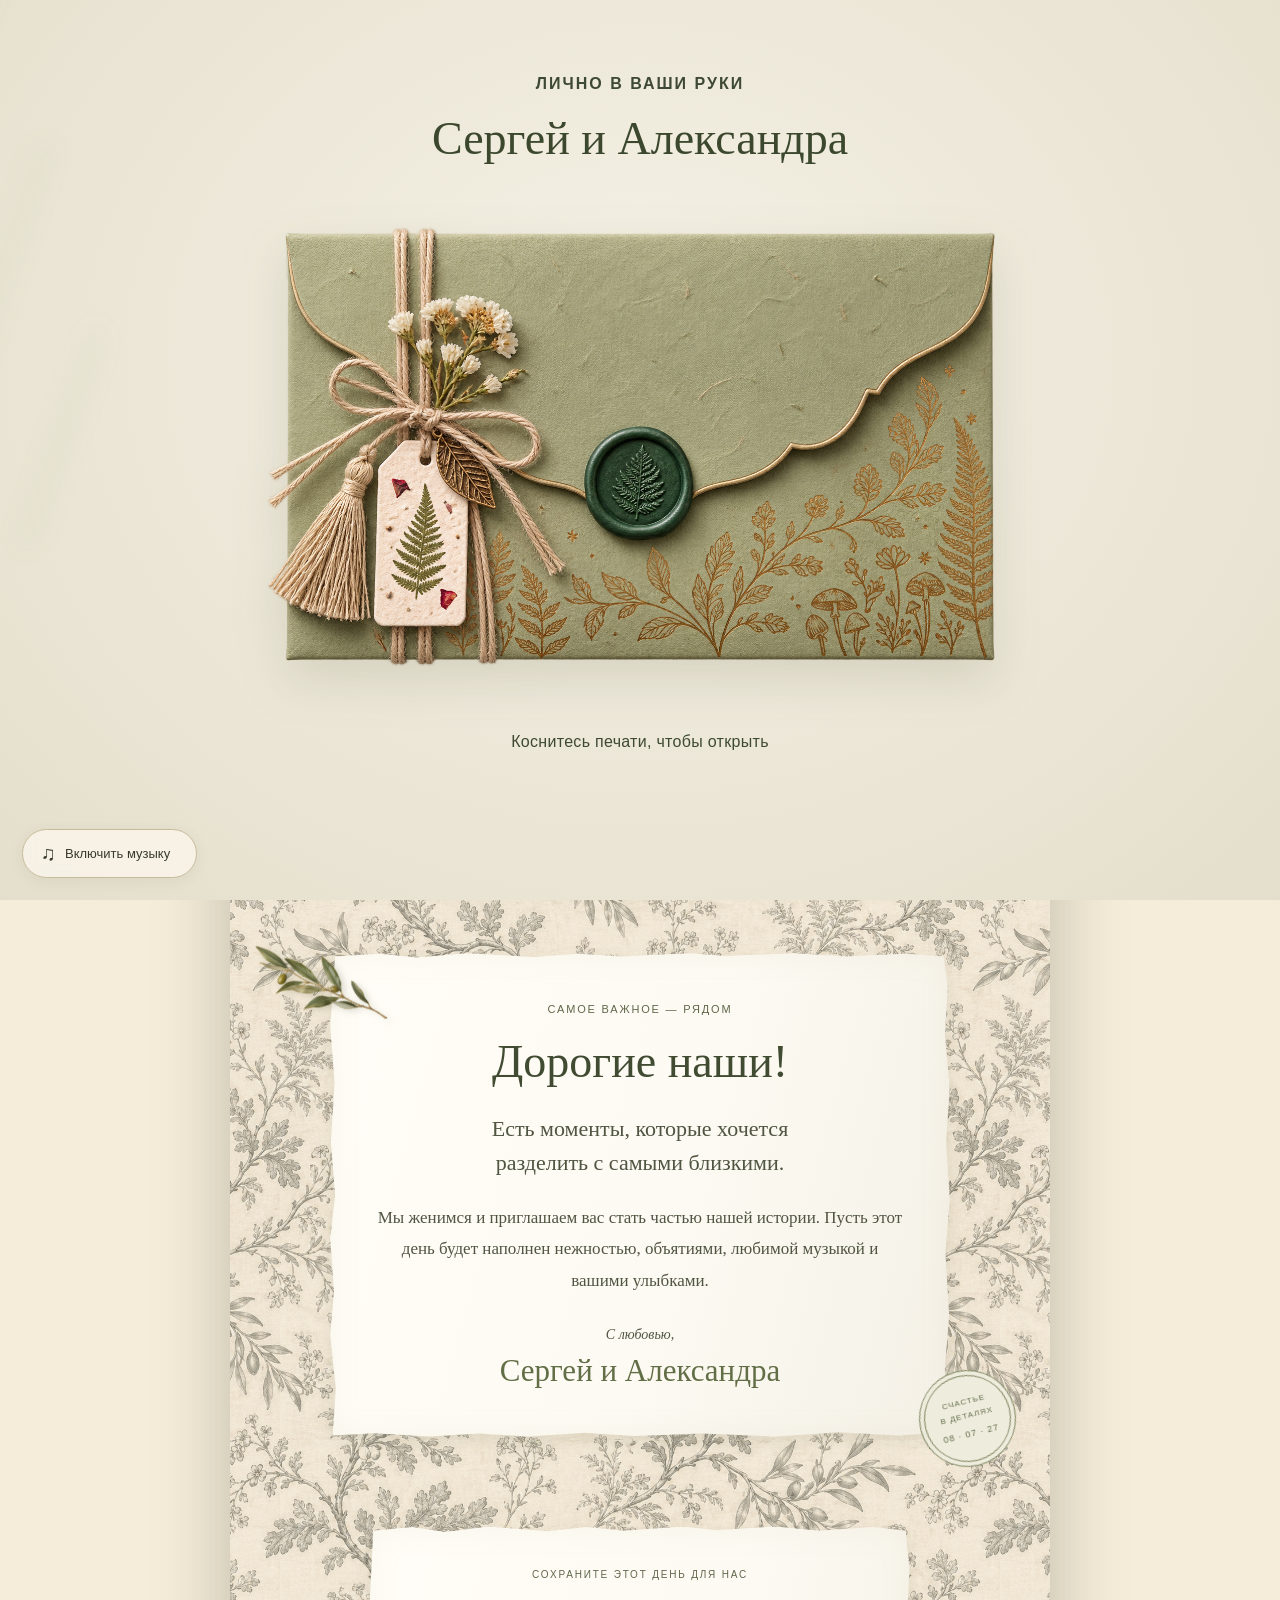
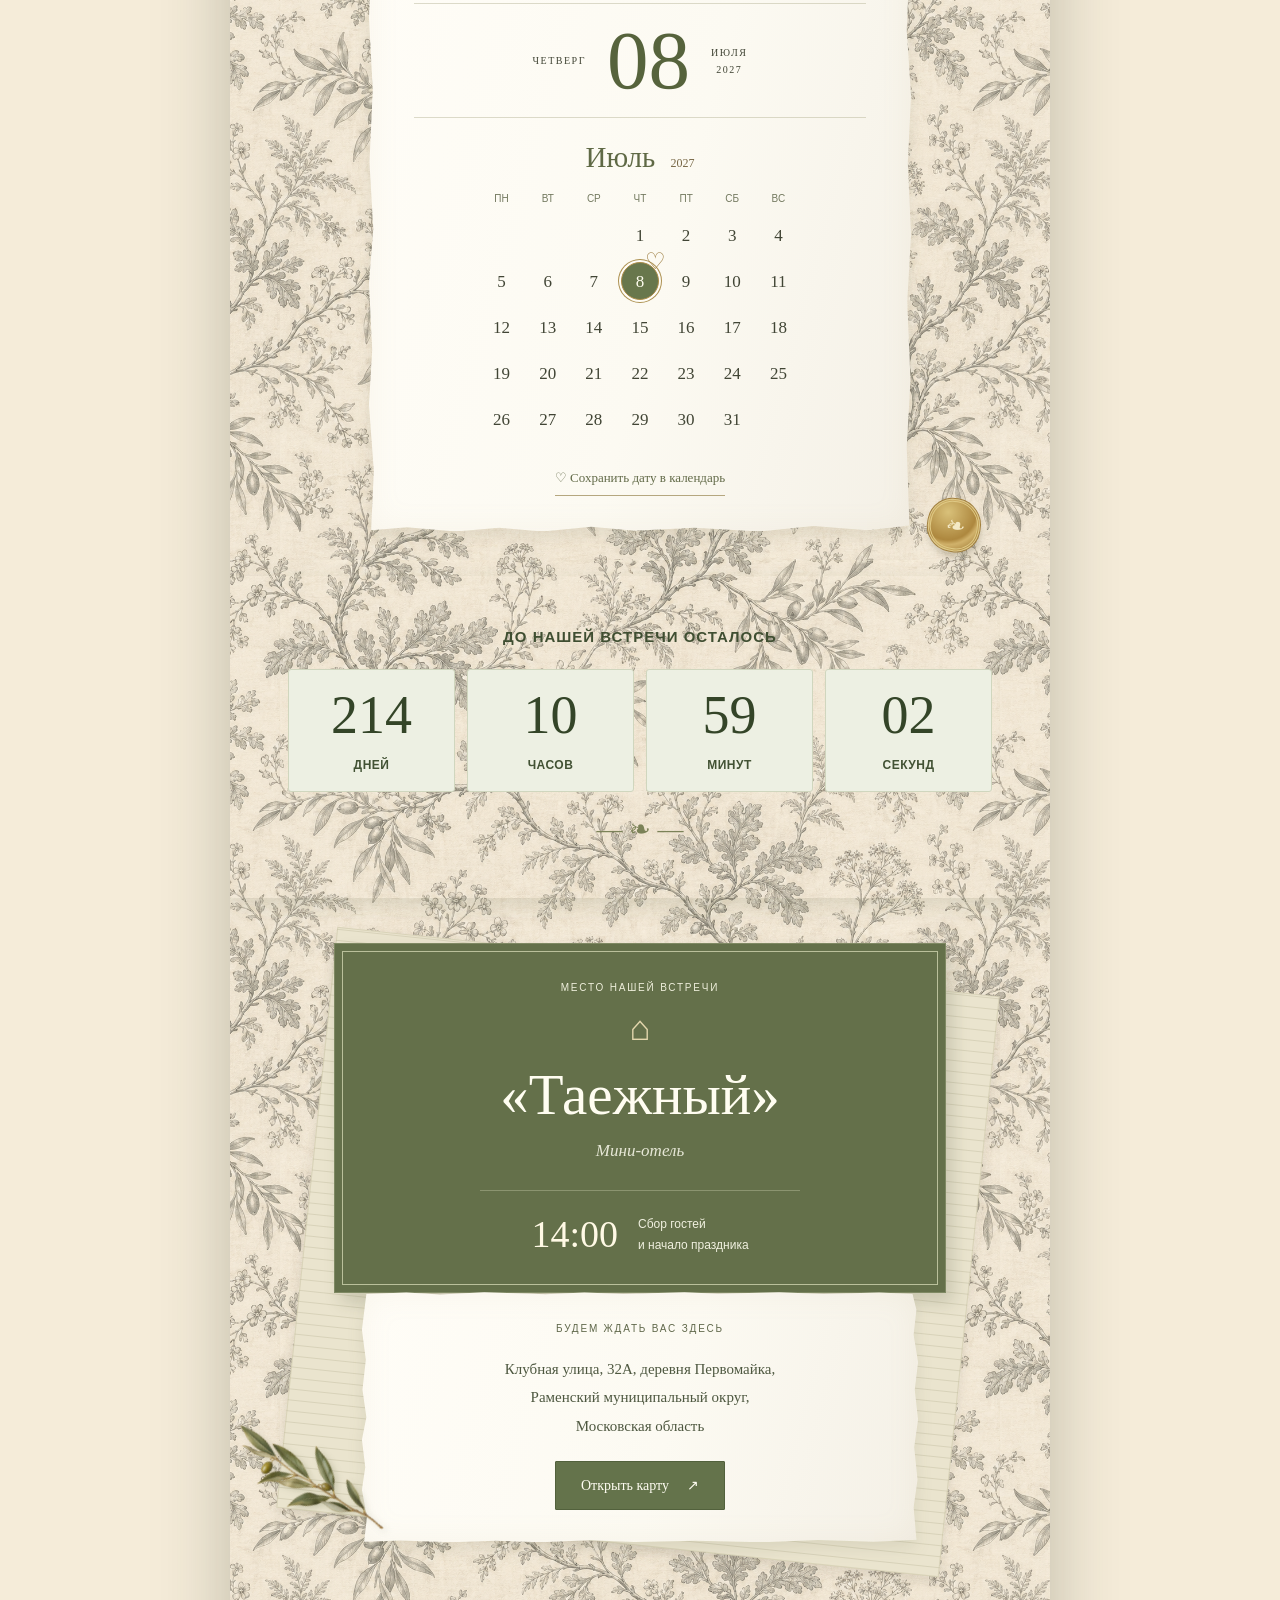
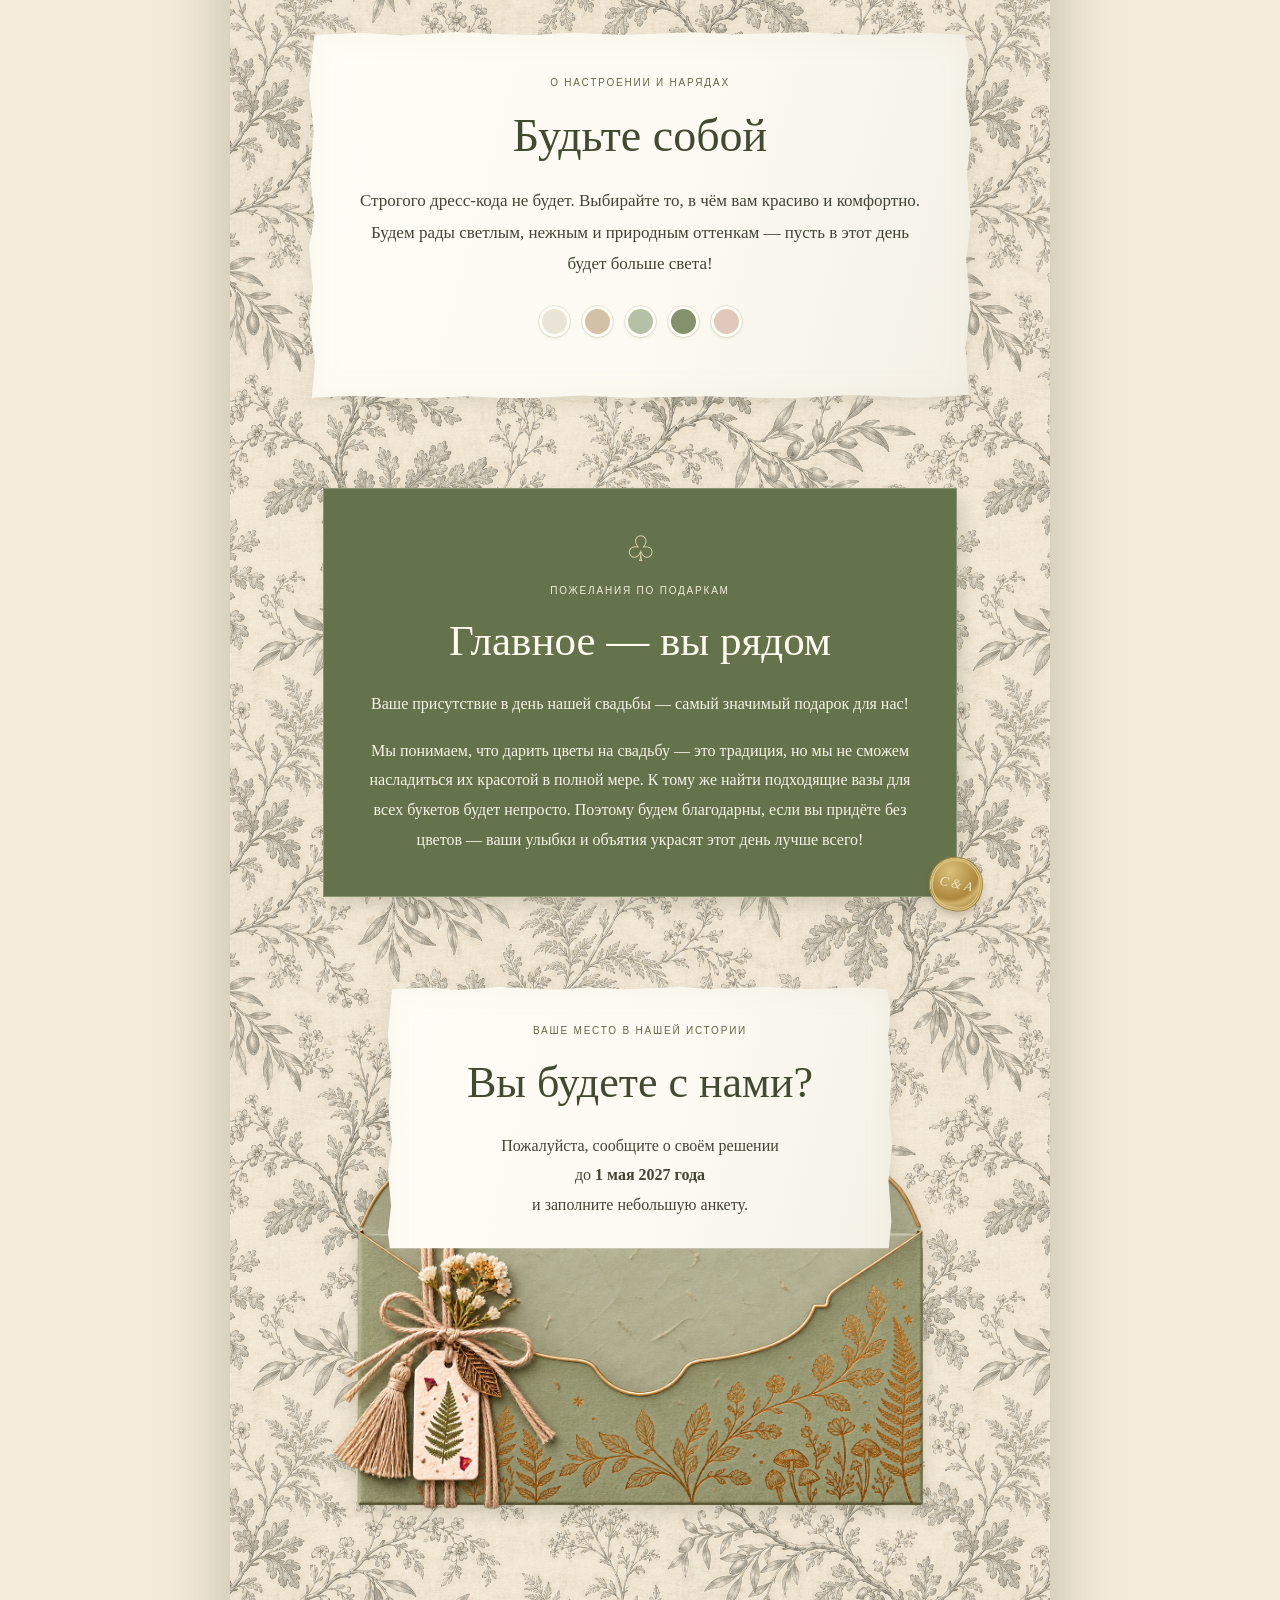
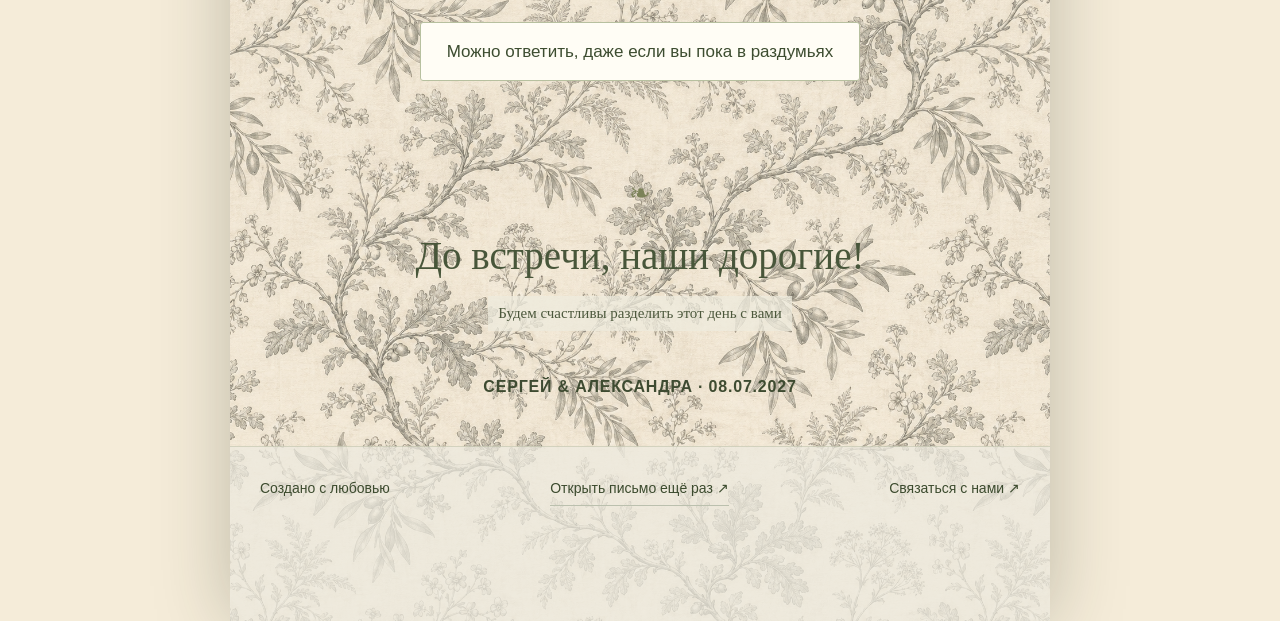
==== index.html @ 19d443c9 "Add files via upload" ====
<!doctype html>
<html lang="ru"><head><meta charset="utf-8"><meta name="viewport" content="width=device-width,initial-scale=1"><meta name="theme-color" content="#eceee3"><meta name="description" content="Свадьба Сергея и Александры. 8 июля 2027 года, 14:00, мини-отель «Таежный»."><title>Приглашение на свадьбу · Сергей и Александра · 08.07.2027</title><link rel="stylesheet" href="style.css?v=6"><link rel="stylesheet" href="redesign.css?v=2"><script src="app.js?v=7" defer></script><script src="redesign.js?v=4" defer></script><link rel="stylesheet" href="readability.css?v=3"><meta property="og:type" content="website">
<meta property="og:locale" content="ru_RU">
<meta property="og:site_name" content="Сергей и Александра · Свадебное приглашение">
<meta property="og:title" content="Приглашение на свадьбу Сергея и Александры">
<meta property="og:description" content="8 июля 2027 · 14:00 · мини-отель «Таежный». Откройте конверт — внутри ваше приглашение 💌">
<meta property="og:url" content="https://invitationfromsa.ru/">
<meta property="og:image" content="https://invitationfromsa.ru/envelope-v2.png">
<meta property="og:image:type" content="image/png">
<meta property="og:image:width" content="1536">
<meta property="og:image:height" content="1024">
<meta property="og:image:alt" content="Шалфейный свадебный конверт с цветами и зелёной сургучной печатью">
<meta name="twitter:card" content="summary">
<meta name="twitter:title" content="Приглашение на свадьбу Сергея и Александры">
<meta name="twitter:description" content="8 июля 2027 · 14:00 · мини-отель «Таежный». Будем рады разделить этот день с вами!">
<meta name="twitter:image" content="https://invitationfromsa.ru/envelope-v2.png">
<meta name="twitter:image:alt" content="Наш свадебный конверт">
<link rel="canonical" href="https://invitationfromsa.ru/">
</head>
<body class="invitation-closed">
<div class="opening" id="opening"><div class="opening-caption">ЛИЧНО В ВАШИ РУКИ</div><p class="opening-note">Сергей и Александра</p><button class="envelope" id="envelope" aria-label="Открыть свадебное приглашение"><span class="envelope-back"></span><span class="letter"><span>Приглашение на свадьбу</span><strong>Сергей<br>& Александра</strong><small>08 · 07 · 2027</small></span><img class="envelope-body" src="envelope-v2.png" alt="" width="1536" height="1024"><span class="envelope-flap"><img src="envelope-v2.png" alt="" width="1536" height="1024"></span></button><p class="open-hint">Коснитесь печати, чтобы открыть</p><div id="butterflies" aria-hidden="true"></div></div>
<div id="invitation" inert>
<header class="collage-header"><a class="monogram" href="#home" aria-label="В начало">С <i>&</i> А</a><nav aria-label="Разделы приглашения"><a href="#day">Наш день</a><a href="#place">Место</a><a href="#confirmation">Ответить</a></nav></header>
<main>
<section class="hero" id="home"><div class="hero-content"><p class="eyebrow">МАЛЕНЬКОЕ ПРИГЛАШЕНИЕ В НАШУ ИСТОРИЮ</p><div class="portrait-collage"><span class="book-fragment" aria-hidden="true"></span><figure class="portrait-frame"><img src="vintage-forest.png" alt="Живописная летняя лесная поляна в утреннем свете" width="1024" height="1536"></figure><span class="wax-stamp" aria-hidden="true">С & А</span><span class="pressed-leaf leaf-one" aria-hidden="true"></span></div><div class="hero-paper paper"><p class="hero-overline">Мы женимся!</p><h1>Сергей<span class="amp">&</span>Александра</h1><p class="hero-subtitle">И будем счастливы, если вы<br>разделите с нами этот день</p><div class="hero-date"><span>08</span><i>июля</i><span>2027</span></div></div><a class="scroll-link" href="#day">Наше приглашение для вас <span>↓</span></a></div></section>
<div class="melody-strip paper"><span class="music-caption">Немного музыки для настроения</span><button class="paper-music" id="paper-music" type="button" aria-label="Включить нашу мелодию"><span class="music-play" aria-hidden="true">▶</span><span id="paper-music-label">Включить нашу мелодию</span></button><span class="melody-note" aria-hidden="true">♫</span></div>
<section class="welcome section collage-section" id="day"><span class="pressed-leaf leaf-two" aria-hidden="true"></span><div class="welcome-paper paper"><p class="eyebrow">САМОЕ ВАЖНОЕ — РЯДОМ</p><h2>Дорогие наши!</h2><p class="lead">Есть моменты, которые хочется<br>разделить с самыми близкими.</p><p>Мы женимся и приглашаем вас стать частью нашей истории. Пусть этот день будет наполнен нежностью, объятиями, любимой музыкой и вашими улыбками.</p><p class="paper-signature">С любовью,<br><span>Сергей и Александра</span></p></div><span class="postmark" aria-hidden="true">СЧАСТЬЕ<br>В ДЕТАЛЯХ<br><b>08 · 07 · 27</b></span></section>
<section class="date-collage section collage-section" id="date"><div class="calendar-paper paper"><p class="eyebrow">СОХРАНИТЕ ЭТОТ ДЕНЬ ДЛЯ НАС</p><div class="tearoff-date"><span>ЧЕТВЕРГ</span><strong>08</strong><span>ИЮЛЯ<br>2027</span></div><div class="calendar"><div class="calendar-heading">Июль <span>2027</span></div><div class="weekdays"><span>ПН</span><span>ВТ</span><span>СР</span><span>ЧТ</span><span>ПТ</span><span>СБ</span><span>ВС</span></div><div class="calendar-days" id="calendar"></div></div><a class="save-date" href="wedding.ics" download="Свадьба Сергея и Александры.ics">♡ Сохранить дату в календарь</a></div><span class="small-seal" aria-hidden="true">❧</span></section>
<section class="countdown-section section collage-section"><p class="eyebrow">ДО НАШЕЙ ВСТРЕЧИ ОСТАЛОСЬ</p><div class="countdown" id="countdown" aria-label="До свадьбы"></div><div class="flourish" aria-hidden="true">— ❧ —</div></section>
<section class="place section collage-section" id="place"><div class="venue-underlay book-fragment" aria-hidden="true"></div><div class="venue-green"><p class="eyebrow">МЕСТО НАШЕЙ ВСТРЕЧИ</p><span class="venue-mark" aria-hidden="true">⌂</span><h2>«Таежный»</h2><p class="place-type">Мини-отель</p><div class="venue-time-line"><strong>14:00</strong><span>Сбор гостей<br>и начало праздника</span></div></div><div class="address-paper paper"><p class="eyebrow">БУДЕМ ЖДАТЬ ВАС ЗДЕСЬ</p><address>Клубная улица, 32А, деревня Первомайка,<br>Раменский муниципальный округ,<br>Московская область</address><a class="button" href="https://yandex.ru/maps/?text=Мини-отель%20Таежный%20Первомайка%20Клубная%2032А" target="_blank" rel="noopener">Открыть карту <span>↗</span></a></div><span class="pressed-leaf leaf-three" aria-hidden="true"></span></section>
<section class="details section collage-section" id="details"><div class="dress-paper paper"><p class="eyebrow">О НАСТРОЕНИИ И НАРЯДАХ</p><h2>Будьте собой</h2><p>Строгого дресс-кода не будет. Выбирайте то, в чём вам красиво и комфортно. Будем рады светлым, нежным и природным оттенкам — пусть в этот день будет больше света!</p><div class="swatches" aria-label="Для вдохновения: молочный, песочный, шалфейный, оливковый и нежно-розовый"><span></span><span></span><span></span><span></span><span></span></div></div></section>
<section class="gifts section collage-section"><div class="gifts-green"><span class="gift-mark" aria-hidden="true">♧</span><p class="eyebrow">ПОЖЕЛАНИЯ ПО ПОДАРКАМ</p><h2>Главное — вы рядом</h2><p>Ваше присутствие в день нашей свадьбы — самый значимый подарок для нас!</p><p>Мы понимаем, что дарить цветы на свадьбу — это традиция, но мы не сможем насладиться их красотой в полной мере. К тому же найти подходящие вазы для всех букетов будет непросто. Поэтому будем благодарны, если вы придёте без цветов — ваши улыбки и объятия украсят этот день лучше всего!</p></div><span class="small-seal gift-seal" aria-hidden="true">С & А</span></section>
<section class="rsvp-section section collage-section" id="confirmation"><div class="reply-open-scene"><div class="open-envelope-back" aria-hidden="true"><img src="open-envelope.png" alt="" width="1536" height="1024"></div><div class="reply-paper paper"><p class="eyebrow">ВАШЕ МЕСТО В НАШЕЙ ИСТОРИИ</p><h2>Вы будете с нами?</h2><p>Пожалуйста, сообщите о своём решении<br>до <strong>1 мая 2027 года</strong><br>и заполните небольшую анкету.</p></div><div class="open-envelope-front" aria-hidden="true"><img src="open-envelope.png" alt="" width="1536" height="1024"></div></div><div class="rsvp-dock" id="rsvp-dock"><a class="floating-rsvp" href="rsvp.html"><span aria-hidden="true">✓</span> Подтвердить присутствие <span aria-hidden="true">↗</span></a></div><p class="rsvp-small">Можно ответить, даже если вы пока в раздумьях</p></section>
<section class="closing section collage-section"><span class="flourish" aria-hidden="true">❧</span><p class="signature">До встречи, наши дорогие!</p><p>Будем счастливы разделить этот день с вами</p><span class="tiny">СЕРГЕЙ & АЛЕКСАНДРА · 08.07.2027</span></section>
</main><footer><span>Создано с любовью</span><button id="replay" class="text-button">Открыть письмо ещё раз ↗</button><a href="https://t.me/alex36610" target="_blank" rel="noopener">Связаться с нами ↗</a></footer></div>

<button class="music-button" id="music" aria-label="Включить фоновую музыку" aria-pressed="false"><span>♫</span> <span id="music-label">Включить музыку</span></button></body></html>
---- style.css ----
:root{--paper:#faf8f0;--ink:#354536;--sage:#7c8d73;--muted:#697261;--line:#c9ceba;--gold:#a58c58}*{box-sizing:border-box}html{scroll-behavior:smooth;scroll-padding-top:80px}body{margin:0;background:var(--paper);color:var(--ink);font:18px/1.75 Georgia,'Times New Roman',serif}body:after{content:"";position:fixed;inset:0;pointer-events:none;opacity:.12;z-index:10;background-image:url("data:image/svg+xml,%3Csvg viewBox='0 0 180 180' xmlns='http://www.w3.org/2000/svg'%3E%3Cfilter id='n'%3E%3CfeTurbulence type='fractalNoise' baseFrequency='.7' numOctaves='3' stitchTiles='stitch'/%3E%3C/filter%3E%3Crect width='100%25' height='100%25' opacity='.22' filter='url(%23n)'/%3E%3C/svg%3E")}a{color:inherit;text-decoration:none}button,input,textarea{font:inherit}button,a,input,textarea{touch-action:manipulation}button{cursor:pointer}button:disabled{cursor:default}button:focus-visible,a:focus-visible,input:focus-visible,textarea:focus-visible,summary:focus-visible{outline:2px solid var(--gold);outline-offset:5px}p{margin:0 0 22px}h1,h2,h3{font-weight:400;line-height:1.15;margin:0}h2{font-size:clamp(36px,4.4vw,62px);margin:18px 0 32px}h3{font-size:29px}small{font-size:13px;color:var(--muted)}header{height:96px;max-width:1320px;margin:auto;padding:0 6%;display:flex;align-items:center;justify-content:space-between;gap:24px;border-bottom:1px solid #a8b69e36;background:#faf8f0}.monogram{font-size:30px;letter-spacing:3px;white-space:nowrap}.monogram i{font-size:20px;color:var(--gold)}nav{display:flex;gap:38px;font-size:15px}nav a:hover,.text-link:hover{color:#89996b}.nav-rsvp{font-size:14px;border-bottom:1px solid var(--sage);padding-bottom:4px}.eyebrow,.tiny,.opening-caption{font:11px/1.7 'Segoe UI',sans-serif;letter-spacing:2.7px}.eyebrow{color:#617151}.tiny{letter-spacing:1.4px;color:var(--muted)}.hero{min-height:780px;height:calc(100svh - 96px);max-height:1100px;position:relative;display:flex;align-items:center;justify-content:center;text-align:center;overflow:hidden}.hero-art{position:absolute;inset:0;background:url('forest.png') center/cover no-repeat;opacity:.87}.hero-art:after{content:"";position:absolute;inset:0;background:linear-gradient(0deg,var(--paper),transparent 18%,transparent 85%,#faf8f033)}.hero-content{position:relative;margin-top:-45px}.hero h1{font-size:clamp(62px,7.4vw,108px);letter-spacing:-4px;line-height:.98}.amp{display:block;font-size:52px;font-style:italic;line-height:1.1;color:var(--gold);margin:10px 0 0}.hero-subtitle{font-size:20px;font-style:italic;margin:30px 0 24px}.hero-date{display:flex;justify-content:center;gap:20px;align-items:center}.hero-date span{font-size:29px;letter-spacing:3px}.hero-date i{font-size:21px;color:var(--muted)}.scroll-link{font-size:13px;display:block;margin-top:34px}.scroll-link span{display:block;font-size:24px;margin-top:8px}.hero-footnote{position:absolute;bottom:26px;font:9px 'Segoe UI',sans-serif;letter-spacing:3px}.section{padding:100px 7%;max-width:1240px;margin:auto}.welcome{text-align:center;max-width:1000px}.lead{font-size:25px;line-height:1.5}.welcome>p:not(.eyebrow){color:#5b6454}.twig{font-size:32px;color:var(--gold);margin:48px 0}.twig:before,.twig:after{content:"";display:inline-block;vertical-align:middle;width:90px;height:1px;background:var(--line);margin:0 20px}.date-layout{display:grid;grid-template-columns:1fr 1fr;gap:60px;align-items:center;margin-top:40px}.script{font:italic 30px/1.5 Georgia,serif;color:#70835f}.date-message h3{font-size:39px;margin:15px 0}.date-message p{font-size:17px;margin-bottom:12px}.calendar{border:1px solid #8b997c;border-radius:140px 140px 8px 8px;padding:45px 32px 25px;max-width:360px;width:100%;margin:auto}.calendar-heading{font-size:28px;margin-bottom:20px}.calendar-heading span{font-size:14px;color:var(--muted);margin-left:8px}.weekdays,.calendar-days{display:grid;grid-template-columns:repeat(7,1fr);gap:6px;text-align:center}.weekdays{font:9px 'Segoe UI',sans-serif;color:var(--muted);margin-bottom:12px}.calendar-days span{font-size:16px;position:relative;aspect-ratio:1;display:grid;place-items:center;line-height:1}.calendar-days .wedding-day{border:1px solid var(--gold);border-radius:50%;color:var(--ink);background:#e8e9da}.calendar-days .wedding-day:after{content:"♡";position:absolute;right:-7px;top:-13px;color:var(--gold);font-size:24px}.place{display:grid;grid-template-columns:1fr 1fr;gap:75px;align-items:center;background:#eceee4;max-width:none;padding-left:max(7%,calc((100vw - 1080px)/2));padding-right:max(7%,calc((100vw - 1080px)/2))}.place-illustration{position:relative;padding:0 20px 20px}.place-window{height:460px;background:url('forest.png') 10% center/auto 100%;border-radius:48% 48% 2px 2px;border:8px solid #f6f5eb;box-shadow:0 12px 30px #52624215}.place-art-label{display:block;text-align:center;font-size:16px;font-style:italic;margin-top:14px}.place-copy h2{font-size:57px;margin-bottom:5px}.place-type{font-size:17px;font-style:italic;color:var(--muted);margin-bottom:30px}.place-copy p:not(.eyebrow){font-size:17px}address{font-style:normal;font-size:15px;color:var(--muted);margin:25px 0}.text-link{font-size:14px;border-bottom:1px solid var(--sage);padding-bottom:7px}.details{text-align:center}.detail-columns{display:grid;grid-template-columns:1fr 1fr;gap:85px;margin-top:60px}.detail-columns article{padding:0 10px}.detail-columns article+article{border-left:1px solid var(--line);padding-left:65px}.detail-symbol{font-size:44px;color:var(--sage);display:block;height:70px}.detail-columns h3{font-size:27px;margin:18px 0 23px}.detail-columns p{font-size:17px;color:#59624f}.swatches{display:flex;justify-content:center;gap:12px;margin:24px 0 13px}.swatches span{width:34px;height:34px;border-radius:50%;background:#eae5d7;border:1px solid #c8c6b5}.swatches span:nth-child(2){background:#d2c1a5}.swatches span:nth-child(3){background:#b6c0a6}.swatches span:nth-child(4){background:#85916b}.swatches span:nth-child(5){background:#e1c8bc}.rsvp-section{text-align:center;background:#e7ebdf;max-width:none;padding:62px 7%}.rsvp-border{max-width:960px;margin:auto;padding:62px 20px;border:1px solid #a8b293;outline:1px solid #c2cab6;outline-offset:9px}.rsvp-border p{font-size:18px}.button{display:inline-flex;align-items:center;justify-content:center;gap:35px;background:#4e6448;color:#fffdf3;border:1px solid #4e6448;padding:17px 30px;border-radius:3px;font-size:16px;line-height:1.5;transition:background .2s,transform .2s}.button:hover{background:#3b5237;transform:translateY(-2px)}.rsvp-border .rsvp-small{font-size:12px;margin:18px 0 0;color:var(--muted)}.closing{text-align:center;position:relative;background:linear-gradient(#faf8f0de,#faf8f0d9),url('forest.png') bottom/cover;max-width:none}.countdown{display:flex;justify-content:center;gap:45px;margin:26px 0 42px}.countdown div{min-width:65px}.countdown b{display:block;font-weight:400;font-size:47px;line-height:1.2}.countdown small{font:10px 'Segoe UI',sans-serif;letter-spacing:2px}.closing-message{font-size:18px}.signature{font-style:italic;font-size:32px;margin-bottom:13px}footer{padding:30px 7% 80px;display:flex;justify-content:space-between;align-items:center;gap:15px;font:12px/1.5 'Segoe UI',sans-serif;color:var(--muted);border-top:1px solid var(--line)}.text-button{border:0;border-bottom:1px solid #bbc0ae;padding:5px 0;background:none;color:var(--muted);font-size:13px}.music-button{position:fixed;bottom:20px;right:24px;z-index:60;border:1px solid #bdc6af;border-radius:40px;background:#faf8f0ed;color:var(--ink);font:12px 'Segoe UI',sans-serif;padding:12px 18px;box-shadow:0 4px 20px #2e452415;display:flex;gap:9px;align-items:center;backdrop-filter:blur(8px)}.music-button>span:first-child{font-size:20px}.music-button[aria-pressed=true]{background:#e6ebde}.invitation-closed{overflow:hidden}.opening{position:fixed;inset:0;z-index:50;display:flex;flex-direction:column;align-items:center;justify-content:center;background:radial-gradient(ellipse at 50% 30%,#faf8efb8,#e5eadbdc),url('forest.png') center/cover;transition:opacity 1s,visibility 1s}.opening-caption{margin-top:-20px;color:#586849}.opening-note{font-size:24px;font-style:italic;margin:18px 20px 100px;text-align:center}.envelope{position:relative;width:400px;height:255px;background:none;border:none;padding:0;perspective:1200px;isolation:isolate;filter:drop-shadow(0 20px 24px #4f66402b)}.envelope-back{position:absolute;inset:0;background:#a8b49a;border-radius:4px}.envelope-front{position:absolute;inset:0;z-index:4;background:#bec9ad;clip-path:polygon(0 0,50% 57%,100% 0,100% 100%,0 100%);border-radius:3px}.envelope-front:after{content:"";position:absolute;inset:0;background:#c7cfb8;clip-path:polygon(0 100%,50% 48%,100% 100%)}.envelope-flap{position:absolute;inset:0;z-index:5;background:#cad3bd;clip-path:polygon(0 0,100% 0,50% 60%);transform-origin:50% 0;transition:transform .9s ease,z-index .1s .5s;backface-visibility:visible}.seal{position:absolute;left:calc(50% - 31px);top:104px;width:62px;height:62px;border-radius:50%;z-index:6;display:grid;place-items:center;background:radial-gradient(circle at 30% 20%,#d4bb80,#aa8c51);color:#faf4dd;border:3px double #c3a367;box-shadow:0 4px 7px #5d582d38;font-size:15px;font-style:italic;transition:opacity .3s}.letter{display:flex;align-items:center;flex-direction:column;justify-content:center;position:absolute;left:8%;width:84%;top:6%;height:88%;background:#fcfaf2;border:1px solid #e4dfc8;z-index:2;transition:transform 1.1s .55s;box-shadow:0 2px 10px #77777710}.letter>span{font-style:italic;font-size:15px;color:var(--muted)}.letter strong{font-weight:400;font-size:30px;line-height:1.2;margin:10px 0}.letter small{font-size:10px;letter-spacing:2px}.open-hint{font:12px 'Segoe UI',sans-serif;letter-spacing:1px;color:#526346;margin-top:45px}.opening.opened .envelope-flap{transform:rotateX(180deg);z-index:1}.opening.opened .seal{opacity:0}.opening.opened .letter{transform:translateY(-145px)}.opening.opened .open-hint,.opening.opened .opening-note,.opening.opened .opening-caption{opacity:0;transition:opacity .4s}.opening.finished{opacity:0;visibility:hidden;pointer-events:none}.butterfly{position:fixed;left:50%;top:50%;width:32px;height:28px;z-index:9;animation:fly 2.3s ease-out forwards;animation-delay:var(--delay);opacity:0}.butterfly:before,.butterfly:after{content:"";position:absolute;top:0;width:16px;height:25px;background:linear-gradient(30deg,#f8f0d6,#fffdf0);border:1px solid #b6ac8055;border-radius:80% 80% 30% 80%;transform-origin:right center;animation:flutter .18s ease-in-out infinite alternate;box-shadow:0 0 10px #fff7d480}.butterfly:after{left:16px;transform-origin:left center;border-radius:80% 80% 80% 30%;animation-direction:alternate-reverse}@keyframes flutter{to{transform:rotateY(75deg)}}@keyframes fly{0%{opacity:0;transform:translate(-50%,0) scale(.35)}12%{opacity:1}75%{opacity:1}100%{opacity:0;transform:translate(var(--x),var(--y)) rotate(var(--r)) scale(1.2)}}
.form-page{background:radial-gradient(ellipse at top right,#e7ebdc99,transparent 45%),var(--paper)}.form-main{max-width:760px;margin:70px auto 100px;padding:0 28px}.form-main>.eyebrow,.form-main>h1,.form-intro,.deadline{text-align:center}.form-main h1{font-size:65px}.form-main h1 em{color:#7f8f6c}.form-intro{margin:25px 0 12px;font-size:17px}.deadline{font:12px 'Segoe UI',sans-serif;color:var(--muted);margin-bottom:65px}fieldset{padding:0;border:none;border-top:1px solid var(--line);margin:0 0 38px}legend{font-size:25px;line-height:1.4;padding:0 15px 0 0;margin-bottom:25px}legend>span{font:11px 'Segoe UI',sans-serif;color:#8a956f;vertical-align:middle;margin-right:14px}form label:not(.choice){display:block;font-size:14px;margin-bottom:8px}input[type=text],input:not([type]),textarea{width:100%;border:1px solid #c8cebd;background:#fffef9;padding:14px 17px;color:var(--ink);border-radius:3px;font:16px/1.6 Georgia,serif}textarea{resize:vertical;min-height:105px}input::placeholder,textarea::placeholder{color:#88907e;font-size:14px}.attendance{display:flex;flex-direction:column;gap:12px}.choice{display:flex;align-items:center;gap:14px;border:1px solid #c7ceba;padding:15px 18px;cursor:pointer;font-size:16px;background:#fffef84d;border-radius:3px}.choice:has(input:checked){background:#e5ebdb;border-color:#789064}.choice input{accent-color:#5b734b;width:17px;height:17px}.field-hint{font-size:13px;color:var(--muted);margin-bottom:15px}.chips{display:flex;flex-wrap:wrap;gap:9px;margin-bottom:25px}.chips label{cursor:pointer;margin:0!important}.chips input{position:absolute;opacity:0;width:1px;height:1px}.chips span{display:block;padding:8px 17px;border:1px solid #c6ceba;border-radius:30px;font-size:14px;transition:background .2s}.chips input:checked+span{background:#dfe8d5;border-color:#6c855b}.chips input:focus-visible+span{outline:2px solid var(--gold);outline-offset:3px}.form-send{text-align:center}.form-send>p{font-size:14px}.form-send strong{font-weight:400;color:#556b45}.form-send .privacy-note{font:11px/1.7 'Segoe UI',sans-serif;color:var(--muted);max-width:430px;margin:20px auto}.response-panel{text-align:center;padding:40px 0}.response-panel p{font-size:16px}.response-panel details{text-align:left;margin:35px 0;padding:22px;border:1px solid var(--line)}summary{cursor:pointer;font-size:16px}.response-panel textarea{font-size:13px}.response-panel .text-button{margin-top:15px}[hidden]{display:none!important}
@media(min-width:1500px){.hero-art{background-size:100% 100%}}@media(max-width:760px){body{font-size:16px}header{height:76px;padding:0 6%;gap:15px}.monogram{font-size:25px}nav{gap:18px;font-size:12px}.nav-rsvp{display:none}.hero{height:calc(100svh - 76px);min-height:650px;max-height:900px}.hero-art{background-size:auto 100%;background-position:52% center}.hero-content{margin-top:-25px}.hero h1{font-size:clamp(52px,12vw,83px);letter-spacing:-2px}.amp{font-size:40px;margin:8px 0}.hero-subtitle{font-size:16px;margin:25px 0}.hero-date span{font-size:25px}.eyebrow{font-size:9px;letter-spacing:2px}.hero-footnote{font-size:8px;letter-spacing:2px;bottom:27px}.section{padding:70px 7%}.lead{font-size:22px}.date-layout{grid-template-columns:1fr;gap:35px;margin-top:10px}.date-message h3{font-size:34px}.calendar{max-width:320px}.twig{margin:30px 0}.place{grid-template-columns:1fr;gap:40px}.place-illustration{max-width:380px;width:100%;margin:auto}.place-window{height:350px}.place-copy{text-align:center}.place-copy h2{font-size:46px}.detail-columns{grid-template-columns:1fr;gap:40px;margin-top:35px}.detail-columns article+article{padding:30px 10px 0;border-left:0;border-top:1px solid var(--line)}.details h2{font-size:40px}.rsvp-section{padding:45px 7%}.rsvp-border{padding:45px 14px}.rsvp-border h2{font-size:36px}.rsvp-border p{font-size:15px}.button{font-size:14px;padding:16px 20px;gap:20px}.rsvp-border .rsvp-small{font-size:10px}.countdown{gap:18px}.countdown div{min-width:50px}.countdown b{font-size:37px}.countdown small{font-size:8px;letter-spacing:1px}.closing-message{font-size:16px}.signature{font-size:26px}footer{flex-wrap:wrap;justify-content:center;text-align:center;font-size:10px;padding-bottom:85px;column-gap:25px}.music-button{right:14px;bottom:14px;font-size:10px;padding:9px 14px}.opening-note{font-size:19px;margin-bottom:95px}.envelope{width:310px;height:205px}.seal{top:78px;width:56px;height:56px;left:calc(50% - 28px)}.letter strong{font-size:25px}.letter>span{font-size:13px}.letter small{font-size:9px}.opening.opened .letter{transform:translateY(-115px)}.opening-caption{font-size:10px}.open-hint{font-size:10px;margin-top:35px}.desktop-break{display:none}.form-main{margin-top:50px;padding:0 23px}.form-main h1{font-size:49px}.form-intro{font-size:15px}.deadline{font-size:10px;margin-bottom:50px}legend{font-size:21px}.form-page header .text-link{font-size:12px}}@media(prefers-reduced-motion:reduce){html{scroll-behavior:auto}*,*:before,*:after{animation:none!important;transition:none!important}.opening.opened .letter{transform:translateY(-100px)}.butterfly{display:none}}


/* Refined botanical stationery — October 2026 revision */
@font-face{font-family:Marck;src:url('fonts/MarckScript-Regular.ttf') format('truetype');font-display:swap;font-weight:400}
:root{--paper:#f8f3e8;--ink:#383b2a;--sage:#7e8665;--muted:#72705e;--line:#d0c6ae;--gold:#a78b53}
body{background:#e9e4d7}body:after{opacity:.08}header{height:78px;background:#f8f3e8e8;max-width:1100px;border-color:#b3a98e55}.monogram{font-size:25px}.monogram i{color:var(--gold)}nav{font-size:13px;gap:30px}.nav-rsvp{font-size:12px}
#invitation{max-width:1100px;margin:auto;background:var(--paper);box-shadow:0 12px 100px #343a2515}
.hero{height:auto;min-height:0;max-height:none;padding:46px 35px 65px;background:#e9e4d7;overflow:visible}
.hero-art{display:none}.hero-content{width:660px;max-width:100%;min-height:800px;margin:0;display:flex;flex-direction:column;align-items:center;justify-content:center;padding:58px 23% 48px 9%;background:url('invitation-paper.png') center/100% 100% no-repeat;box-shadow:0 18px 45px #373a2726;position:relative;transform:rotate(-1deg)}
.hero-content:after{content:"";position:absolute;inset:16px 19% 16px 16px;border:1px solid #ad915132;pointer-events:none}
.hero .eyebrow{font:10px/1.8 Georgia,serif;letter-spacing:2.4px;margin-bottom:40px}
.hero h1{font-family:Marck,'Segoe Script',cursive;font-size:clamp(58px,6.8vw,83px);letter-spacing:-2px;font-weight:400;line-height:1.05;color:#383c28}
.amp{font:italic 35px Georgia,serif;margin:17px 0 14px;position:relative;color:#96804d}
.amp:before,.amp:after{content:"";display:inline-block;width:45px;height:1px;background:#b19b70;vertical-align:middle;margin:0 17px}
.hero-subtitle{font-size:16px;font-style:normal;line-height:1.7;margin:30px 0;color:#6b6652;max-width:240px}
.hero-date{margin-top:0;padding:5px 0;gap:18px}.hero-date span{font-size:26px;letter-spacing:1px}.hero-date i{font-size:17px}
.scroll-link{font-size:11px;margin-top:38px;letter-spacing:.3px}.scroll-link span{font-size:19px;margin-top:8px}.hero-footnote{display:none}
.section{padding:78px 9%;max-width:950px}h2{font-size:48px;margin:14px 0 25px;font-family:Marck,'Segoe Script',cursive;line-height:1.2}.eyebrow{font-size:9px;letter-spacing:2.2px;color:#787451}.lead{font-size:23px}.welcome>p:not(.eyebrow){color:#6a6755}.welcome>p{font-size:16px}.twig{margin:35px 0;font-size:23px}.twig:before,.twig:after{width:65px;background:#c4b38b}
.script{font-family:Marck,'Segoe Script',cursive;font-size:34px;font-style:normal;color:#777958}.date-layout{gap:45px;margin-top:25px}.date-message h3{font-size:31px}.date-message p{font-size:15px}.tiny{font-size:9px}.calendar{border-radius:2px;border-color:#b5a47e;padding:30px 22px 22px;max-width:310px}.calendar-heading{font-family:Marck,cursive;font-size:30px;margin-bottom:17px}.calendar-heading span{font:12px Georgia,serif}.calendar-days span{font-size:15px}.calendar-days .wedding-day{background:#eeeadb;border-color:#ab935b}
.place{display:block;position:relative;background:#efebdf;max-width:none;padding:65px 12%;text-align:center;border-block:1px solid #c1b28e55}.place-illustration{display:none}.place-copy{max-width:550px;margin:auto}.place-copy h2{font:52px Marck,cursive;margin:8px 0 0}.place-copy .place-type{margin-bottom:22px;font-size:15px}.place-copy p:not(.eyebrow){font-size:16px}.place-copy address{font-size:14px;margin:20px 0 27px}.text-link{font-size:13px}
.details .detail-columns{gap:50px;margin-top:35px}.detail-columns article{padding:0}.detail-columns article+article{padding-left:40px;border-color:#c9bb9b}.detail-symbol{font-size:30px;height:45px;color:#a18b58}.detail-columns h3{font-size:22px;line-height:1.3;margin:14px 0 20px}.detail-columns p{font-size:15px;color:#686450}.swatches span{width:27px;height:27px}.detail-columns small{font-size:11px}
.rsvp-section{background:#eae7d9;padding:42px 9%;max-width:none}.rsvp-border{outline:none;padding:45px 18px;border-color:#b29b6e}.rsvp-border .eyebrow{font-size:8px}.rsvp-border h2{font-size:49px}.rsvp-border p{font-size:16px}.button{border-radius:0;background:#5b6447;border-color:#5b6447;font-size:14px;padding:15px 26px;gap:24px}.button:hover{background:#444e34}.rsvp-border .rsvp-small{font-size:11px}
.closing{background:var(--paper);max-width:none;padding:65px 9%}.closing .script{font-size:37px}.countdown{gap:30px;margin:20px 0 30px}.countdown b{font-size:35px}.countdown small{font-size:8px;color:#817759}.closing-message{font-size:16px}.signature{font:37px Marck,cursive;margin:24px 0 12px}
footer{font-size:10px;padding-top:24px;padding-bottom:82px;border-color:#cabf9f66;gap:10px}.text-button{font-size:11px}.music-button{font-size:10px;border-color:#c7bb9a;background:#f8f3e8ed;box-shadow:0 3px 15px #333b2110}
.opening{background:radial-gradient(ellipse at 50% 40%,#f5f1e5,#e4dfcc);overflow:hidden;perspective:1600px}
.opening:before{content:"";position:absolute;width:min(85vw,900px);height:80vh;left:-65%;top:-8%;background:repeating-linear-gradient(125deg,transparent 0 47px,#7c875413 48px 59px,transparent 60px 110px);filter:blur(13px);transform:rotate(-16deg);pointer-events:none}
.opening-caption{margin-top:0;font-size:9px;letter-spacing:3px;color:#77745c}.opening-note{font:36px Marck,cursive;margin:15px 20px 23px;color:#52583d}
.envelope{width:min(770px,92vw);height:auto;aspect-ratio:1.5;margin:0;filter:drop-shadow(0 20px 24px #4b4d2d24);transition:transform 1.8s ease;isolation:isolate;transform:rotate(-5deg);overflow:visible}
.envelope-back{inset:10% 5% 9% 5%;border:1px solid #aeb18c;background:linear-gradient(130deg,#9da781,#c1c5a4);border-radius:2px}
.envelope-body,.envelope-flap img{display:block;position:absolute;inset:0;width:100%;height:100%;object-fit:contain}
.envelope-body{z-index:4;transition:clip-path .01s .25s;clip-path:polygon(0 0,100% 0,100% 100%,0 100%)}
.envelope-flap{inset:0;z-index:5;clip-path:polygon(4% 9%,96% 9%,95% 27%,84% 34%,79% 40%,76% 47%,68% 53%,61% 58%,52% 63%,43% 60%,33% 54%,24% 48%,10% 33%,4% 17%);background:none;transform-origin:50% 9%;transition:transform 1.1s ease,z-index .01s .5s;backface-visibility:visible;filter:drop-shadow(0 2px 3px #46523330)}
.envelope-inscription{position:absolute;left:47%;top:27%;font:clamp(23px,3.5vw,40px) Marck,cursive;color:#465136;z-index:7;transform:rotate(3deg)}
.envelope-front,.seal{display:none}
.letter{left:17%;top:14%;width:66%;height:70%;z-index:3;box-shadow:0 -5px 20px #3b421921;border:1px solid #b7a173;background:var(--paper) url('invitation-paper.png') center/100% 100%;padding-right:10%;transition:transform 1.35s .55s,box-shadow 1s}
.letter>span{font-size:14px}.letter strong{font:42px/1.05 Marck,cursive;margin:16px 0}.letter small{font-size:9px}.open-hint{font-size:10px;letter-spacing:1.4px;margin:26px 20px 0;color:#787459}
.opening.opened .envelope{transform:rotate(0) translateY(70px)}.opening.opened .envelope-flap{transform:rotateX(175deg);z-index:1}.opening.opened .envelope-body{clip-path:polygon(0% 40%,25% 45%,51% 65%,76% 47%,100% 27%,100% 100%,0 100%)}
.opening.opened .letter{transform:translateY(-68%);box-shadow:0 15px 30px #3b421926}
.opening.opened .opening-note,.opening.opened .opening-caption,.opening.opened .open-hint{transition:opacity .35s;opacity:0}
.opening.finished{transition:opacity 1.1s,visibility 1.1s}.butterfly{top:49%}
.form-page{background:#e9e4d7}.form-page header{background:#f8f3e8}.form-main{max-width:760px;background:var(--paper);margin:40px auto 65px;padding:65px 65px;box-shadow:0 12px 50px #343a2512;border-top:2px solid #a88c53}.form-main h1{font:62px/1.03 Marck,cursive}.form-main h1 em{font-style:normal;color:#75805b}.form-intro{font-size:15px}.deadline{font-size:10px}.form-main legend{font-size:22px}.choice{border-radius:0;font-size:15px;border-color:#c9c0a8}.choice:has(input:checked){background:#e9eadc;border-color:#86906b}.chips span{border-color:#c9c0a8;font-size:13px}.chips input:checked+span{background:#e5e8d7;border-color:#89916f}.form-main input:not([type]),.form-main textarea{background:#fffcf5;border-color:#c9c0a8;border-radius:0}.form-page footer{max-width:1100px;margin:auto}
@media(min-width:1400px){.hero{padding-top:55px}.hero-content{width:690px;min-height:850px}}
@media(max-width:760px){
header{height:66px;padding:0 6%}nav{gap:20px;font-size:11px}.monogram{font-size:23px}
.hero{padding:24px 18px 40px;background:#e9e4d7;min-height:0;height:auto;max-height:none}.hero-content{min-height:0;aspect-ratio:.738;width:560px;max-width:100%;padding:8% 21% 7% 6%;transform:rotate(-.6deg)}
.hero-content:after{inset:9px 19% 9px 9px}
.hero .eyebrow{font-size:clamp(6px,1.3vw,8px);letter-spacing:1.5px;margin-bottom:clamp(16px,4vw,30px)}
.hero h1{font-size:clamp(38px,8.8vw,65px);letter-spacing:-1.4px;line-height:.96}.amp{font-size:clamp(20px,4vw,30px);margin:10px 0}.amp:before,.amp:after{width:25px;margin:0 12px}
.hero-subtitle{font-size:clamp(11px,2.4vw,15px);margin:clamp(16px,4vw,25px) 0;max-width:190px;line-height:1.6}
.hero-date{gap:12px}.hero-date span{font-size:clamp(17px,4vw,24px)}.hero-date i{font-size:clamp(12px,2.8vw,17px)}
.scroll-link{font-size:clamp(8px,1.8vw,11px);margin-top:clamp(18px,4vw,30px)}.scroll-link span{font-size:17px;margin-top:4px}
.section{padding:55px 8%}h2{font-size:40px}.welcome>p{font-size:15px}.welcome .lead{font-size:21px}.date-layout{gap:28px}.date-message h3{font-size:29px}.script{font-size:31px}.calendar{max-width:290px;padding:23px 24px}
.place{padding:50px 8%}.place-copy h2{font-size:45px}.place-copy p:not(.eyebrow){font-size:15px}.place-copy address{font-size:13px}
.details .detail-columns{gap:30px}.detail-columns article+article{padding:28px 0 0;border-left:0}.detail-columns h3{font-size:21px}.detail-columns p{font-size:15px}.details h2{font-size:40px}
.rsvp-section{padding:32px 6%}.rsvp-border{padding:34px 13px}.rsvp-border h2{font-size:38px}.rsvp-border p{font-size:14px}.rsvp-border .eyebrow{font-size:7px;letter-spacing:1.5px}.rsvp-border .rsvp-small{font-size:9px}.button{font-size:12px;padding:15px 18px;gap:13px}.closing{padding:48px 7%}.closing-message{font-size:14px}.signature{font-size:31px}.countdown{gap:18px}.countdown b{font-size:30px}.countdown small{font-size:7px}
.opening-note{font-size:29px;margin-bottom:22px}.opening-caption{font-size:8px;letter-spacing:2px}.envelope{width:96vw;max-width:600px;aspect-ratio:1.5}.open-hint{font-size:8px;margin-top:26px}.letter strong{font-size:clamp(24px,6vw,38px);margin:10px 0}.letter>span{font-size:11px}.letter small{font-size:7px}.envelope-inscription{font-size:clamp(22px,5.2vw,34px)}.opening.opened .letter{transform:translateY(-70%)}.opening.opened .envelope{transform:rotate(0) translateY(45px)}
.form-main{margin:20px 15px 40px;padding:40px 24px}.form-main h1{font-size:49px}.form-intro{font-size:14px}.form-main legend{font-size:20px}.form-send .button{font-size:12px}.privacy-note{font-size:10px}.music-button{font-size:9px}
}
@media(prefers-reduced-motion:reduce){.opening.opened .letter{transform:translateY(-60%)}.opening.opened .envelope{transform:none}}


/* Version 3: one continuous, upright invitation surface. */
:root{--paper:#f5ecd9}
body,.form-page{background:var(--paper)}
body:before{content:"";position:fixed;inset:0;z-index:-1;background:url('invitation-paper.png') center/100% 100% no-repeat;pointer-events:none}
body{isolation:isolate}
#invitation{position:relative;max-width:none;width:100%;margin:0;background:transparent;box-shadow:none}
header,.form-page header{max-width:none;width:100%;background:transparent;border:0;padding:0 13%;height:78px}
.monogram{white-space:nowrap}
.hero{width:100%;height:auto;min-height:calc(100svh - 78px);max-height:none;background:transparent;padding:45px 0 65px;overflow:hidden}
.hero-content{width:74%;max-width:800px;min-height:0;aspect-ratio:auto;margin:0 auto;padding:25px 0;transform:none;box-shadow:none;background:none}
.hero-content:after{display:none}
.hero h1{font-size:clamp(54px,6.8vw,85px);line-height:1.05;letter-spacing:-1px}
.hero .eyebrow{margin-bottom:32px}
.hero-subtitle{font-size:17px;max-width:none;margin:25px 0}
.hero-date{margin:4px 0}
.amp{font:italic 31px Georgia,serif;margin:18px 0}
.scroll-link{margin-top:32px;font-size:12px}
main>.section{width:72%;max-width:940px;margin:0 auto;padding:75px 0;background:transparent;border:0}
.welcome{border-top:1px solid #ab905352!important}
.date-layout{gap:38px}
.place-copy{max-width:600px}
.details .detail-columns{gap:45px}
.detail-columns article+article{padding-left:35px}
.rsvp-border{padding:40px 0;border:0;outline:none}
.rsvp-section{border-block:1px solid #ab905352!important}
.closing{background:none}
footer,.form-page footer{width:74%;max-width:980px;margin:auto;background:transparent;padding:26px 0 85px;border-top:1px solid #ab905352}
.envelope{transform:none}
.opening.opened .envelope{transform:translateY(70px)}
.form-main{width:72%;max-width:700px;margin:35px auto 70px;padding:30px 0;background:transparent;border:0;box-shadow:none}
.form-main h1{font-size:62px}
.form-page .response-panel{background:transparent}
@media(min-width:1400px){.hero{padding-top:45px}.hero-content{width:74%;min-height:0}}
@media(max-width:760px){
header,.form-page header{height:65px;padding:0 12%;gap:15px}
nav{font-size:10px;gap:14px}.monogram{font-size:23px}
.hero{padding:35px 0 50px;min-height:calc(100svh - 65px);height:auto}
.hero-content{width:76%;max-width:none;min-height:0;aspect-ratio:auto;margin:0 auto;padding:20px 0;transform:none;background:none;box-shadow:none}
.hero h1{font-size:clamp(40px,9.3vw,65px);letter-spacing:-1px}
.hero .eyebrow{font-size:8px;letter-spacing:1.5px;margin-bottom:32px}
.amp{font-size:27px;margin:15px 0}
.hero-subtitle{font-size:14px;line-height:1.8;max-width:none;margin:28px 0}
.hero-date span{font-size:24px}.hero-date i{font-size:16px}.hero-date{gap:14px}
.scroll-link{font-size:10px;margin-top:32px}.scroll-link span{font-size:20px}
main>.section{width:74%;max-width:none;padding:50px 0;margin:0 auto}
h2,.details h2{font-size:38px}.welcome>p{font-size:14px}.welcome .lead{font-size:20px}
.eyebrow{font-size:8px;letter-spacing:1.5px}
.date-layout{gap:25px}.calendar{width:100%;max-width:290px;padding:24px 18px}
.place-copy h2{font-size:44px}.place-copy p:not(.eyebrow){font-size:14px}.place-copy address{font-size:12px}
.detail-columns article+article{padding:25px 0 0}.detail-columns h3{font-size:20px}.detail-columns p{font-size:14px}
.rsvp-border{padding:10px 0}.rsvp-border h2{font-size:36px}.rsvp-border p{font-size:13px}
.rsvp-border .eyebrow{font-size:7px;letter-spacing:1px}.button{font-size:12px;padding:14px 13px;gap:10px}
.rsvp-border .rsvp-small{font-size:9px}.countdown{gap:12px}.countdown div{min-width:43px}.countdown b{font-size:28px}.countdown small{font-size:7px}
.signature{font-size:29px}.closing-message{font-size:14px}
footer,.form-page footer{width:74%;padding:24px 0 85px;gap:15px}
.envelope{transform:none}.opening.opened .envelope{transform:translateY(45px)}
.form-main{width:74%;margin:25px auto 50px;padding:25px 0;background:none;box-shadow:none;border:0}
.form-main h1{font-size:46px}.form-main>.eyebrow{font-size:7px}
.form-intro{font-size:14px}.form-intro br{display:none}
.form-main legend{font-size:20px}.choice{font-size:14px;padding:13px 12px;gap:10px}
.form-main input:not([type]),.form-main textarea{padding:12px;font-size:15px}
.form-main input::placeholder,.form-main textarea::placeholder{font-size:12px}
.chips span{padding:7px 13px;font-size:12px}.form-send .button{font-size:11px;padding:14px 10px}
.form-send>p{font-size:12px}
}
@media(prefers-reduced-motion:reduce){.envelope,.opening.opened .envelope{transform:none}}


/* Version 4 — legible navigation and refined event details. */
.envelope-inscription{transform:none;left:46%;top:27%;width:32%;text-align:center;white-space:nowrap;color:#364329}
.opening-caption{font:12px/1.7 'Segoe UI',sans-serif;letter-spacing:2px;color:#575c42}
.open-hint{font:13px/1.6 'Segoe UI',sans-serif;letter-spacing:.3px;color:#575c42}
header,.form-page header{width:74%;height:88px;margin:0 18% 0 8%;padding:0;gap:25px;position:relative}
header nav{display:flex;flex:1;justify-content:flex-end;gap:34px;font:17px/1.5 'Segoe UI',sans-serif}
header nav a{padding:9px 0;color:#333d27;border-bottom:1px solid transparent}
header nav a:hover,header nav a:focus-visible{border-bottom-color:#9b7e40;color:#56613e}
.nav-rsvp{display:none}
.monogram{font-size:29px}
.form-page header .text-link{font:15px/1.6 'Segoe UI',sans-serif;color:#36422c}
.eyebrow,.hero .eyebrow{font:12px/1.7 'Segoe UI',sans-serif;letter-spacing:1.8px;color:#535a3e}
.hero .eyebrow{margin-bottom:30px}
.hero{min-height:calc(100svh - 88px)}
.scroll-link{font-size:14px;color:#4c553a}
.tiny{font-size:12px;letter-spacing:.8px;color:#646448}
.rsvp-border .eyebrow{font-size:11px}
.rsvp-border .rsvp-small{font-size:12px}
.date-layout{gap:55px;align-items:center;margin-top:40px}
.date-message .script{font-size:37px}
.date-message h3{font-size:36px;margin:15px 0 12px}
.date-message>p{font-size:17px}
.date-message .tiny{display:block;margin-bottom:26px}
.calendar{position:relative;border:1px solid #ad925c;border-radius:130px 130px 4px 4px;padding:47px 25px 23px;max-width:340px;background:#fffaf126;box-shadow:inset 0 0 0 7px #f6efdf,inset 0 0 0 8px #b29b6955}
.calendar:before{content:"❧";position:absolute;top:10px;left:0;right:0;text-align:center;color:#9f854f;font-size:24px;line-height:1}
.calendar-heading{font-size:35px;margin-bottom:18px;color:#465137}
.calendar-heading span{font:13px Georgia,serif;color:#776745;border-bottom:1px solid #b9a16d;padding-bottom:4px}
.weekdays{font:11px/1.5 'Segoe UI',sans-serif;color:#5a6045;gap:7px;margin-bottom:12px}
.calendar-days{gap:7px}
.calendar-days span{font-size:18px}
.calendar-days .wedding-day{background:#6c7650;color:#fff9e9;border:1px solid #b59a5e;box-shadow:0 0 0 3px #f7f0df,0 0 0 4px #b49c68;font-weight:400}
.calendar-days .wedding-day:after{content:"♡";font-size:23px;color:#927338;top:-16px;right:-9px}
.calendar-note{margin:17px 0 0;padding-top:10px;border-top:1px solid #b9a16d66;font:24px Marck,cursive;color:#626b48;text-align:center}
.calendar-note span{font:12px Georgia,serif;color:#816b40;margin-right:7px}
.save-date{display:inline-flex;gap:11px;align-items:center;justify-content:center;border-bottom:1px solid #998453;padding:6px 0;color:#455335;font-size:15px}
.save-date:hover{color:#8d7036}
.place.section{padding-top:70px;padding-bottom:70px}
.venue-kicker{text-align:center;margin-bottom:38px}
.venue-layout{display:grid;grid-template-columns:.85fr 1.4fr;gap:55px;align-items:center;text-align:center;max-width:810px;margin:auto}
.venue-welcome{position:relative;border:1px solid #ae945c;border-radius:130px 130px 3px 3px;padding:34px 15px 30px;box-shadow:inset 0 0 0 7px #f6efdf,inset 0 0 0 8px #b29b6955}
.venue-ornament{width:125px;height:88px;display:block;margin:0 auto 4px;color:#89906a}
.venue-welcome .script{font-size:31px}
.venue-time{font:48px/1.2 Georgia,serif;letter-spacing:2px;color:#465137;margin:12px 0 9px}
.venue-welcome .venue-time-label{font:12px/1.6 'Segoe UI',sans-serif;letter-spacing:1px;color:#696b4a}
.place-copy h2{font-size:57px;margin:0 0 5px}
.place-copy .place-type{font-size:17px;margin-bottom:22px;color:#5e6449}
.place-copy .venue-message{font-size:17px;margin:0 0 21px;line-height:1.7}
.place-copy address{font-size:16px;color:#4e553d;margin:0 0 25px;line-height:1.8}
.venue-address-label{display:block;font:11px/1.6 'Segoe UI',sans-serif;letter-spacing:1.3px;color:#79714e;margin-bottom:9px}
.place-copy .button{font-size:15px;padding:13px 27px;gap:18px}
.detail-symbol{font-size:35px}
.detail-columns h3{font-size:25px}
.detail-columns p{font-size:17px}
.detail-columns small{font-size:12px}
.form-main>.eyebrow{font-size:12px}
.deadline{font-size:13px}
.countdown small{font-size:10px}
footer,.form-page footer{font-size:12px}
footer .text-button{font-size:12px}
@media(max-width:760px){
header,.form-page header{height:79px;width:75%;margin:0 17% 0 8%;gap:12px}
header nav{font-size:14px;gap:16px;justify-content:space-between}
.monogram{font-size:25px;letter-spacing:1px}.monogram i{font-size:16px}
header nav a{padding:10px 0}
.form-page header .text-link{font-size:13px}
.hero{min-height:calc(100svh - 79px)}
.eyebrow,.hero .eyebrow{font-size:11px;letter-spacing:1px}
.hero .eyebrow{margin-bottom:28px}
.scroll-link{font-size:12px}
.opening-caption{font-size:11px;letter-spacing:1.5px}
.open-hint{font-size:12px;margin-top:20px}
.envelope-inscription{transform:none;left:46%;top:27%;width:32%;font-size:clamp(23px,5.2vw,34px)}
.tiny{font-size:11px;letter-spacing:.5px}
.date-layout{grid-template-columns:1fr;gap:35px;margin-top:32px}
.date-message .script{font-size:33px}.date-message h3{font-size:32px}.date-message>p{font-size:16px}.date-message .tiny{font-size:11px;margin-bottom:18px}
.save-date{font-size:14px}
.calendar{max-width:310px;padding:44px 22px 22px}
.calendar-heading{font-size:33px}
.weekdays{font-size:10px;gap:5px}.calendar-days{gap:6px}.calendar-days span{font-size:17px}
.calendar-note{font-size:24px}
.venue-kicker{margin-bottom:28px}
.venue-layout{grid-template-columns:1fr;gap:30px}
.venue-welcome{max-width:270px;width:100%;margin:auto;padding:28px 15px 25px;border-radius:110px 110px 3px 3px}
.venue-ornament{height:76px;width:110px}
.venue-welcome .script{font-size:29px}.venue-time{font-size:43px}.venue-welcome .venue-time-label{font-size:11px}
.place-copy h2{font-size:48px}.place-copy .place-type{font-size:16px}
.place-copy .venue-message{font-size:15px}.place-copy address{font-size:14px;line-height:1.9}
.venue-address-label{font-size:11px}
.place-copy .button{font-size:14px;padding:14px 22px}
.detail-columns h3{font-size:23px}.detail-columns p{font-size:15px}.detail-columns small{font-size:11px}
.rsvp-border .eyebrow{font-size:10px;letter-spacing:.7px}
.rsvp-border p{font-size:15px}.rsvp-border .rsvp-small{font-size:11px}
.form-main>.eyebrow{font-size:10px}.deadline{font-size:12px}
.countdown small{font-size:9px}
footer,.form-page footer{font-size:11px}
}
@media(max-width:380px){header nav{font-size:13px;gap:12px}.monogram{font-size:23px}header,.form-page header{gap:10px}.hero .eyebrow{font-size:10px}.calendar{padding-left:15px;padding-right:15px}.weekdays{font-size:9px}.calendar-days span{font-size:16px}}

header nav{justify-content:center}
.form-page header .text-link{margin-right:8%}

/* Version 5 — invitation confirmation and butterfly flight. */
.rsvp-confirm{position:relative;min-height:72px;min-width:350px;margin:10px auto 0;padding:19px 30px;gap:17px;border:1px solid #c9b37a;border-radius:4px;background:linear-gradient(125deg,#5b6d4b,#3f5435);color:#fffaf0;font:18px/1.4 Georgia,serif;letter-spacing:.2px;box-shadow:inset 0 0 0 4px #4d6040,inset 0 0 0 5px #d2bd8466,0 10px 23px #3b4e2b30;transition:transform .2s,box-shadow .2s,background .2s}
.rsvp-confirm .cta-check{display:grid;place-items:center;width:27px;height:27px;border:1px solid #d6c38a;border-radius:50%;color:#f1e1ad;font:16px/1 Georgia,serif;flex-shrink:0}
.rsvp-confirm .cta-arrow{font-size:21px;color:#dfc991}
.rsvp-confirm:hover{background:linear-gradient(125deg,#4e6340,#34492b);box-shadow:inset 0 0 0 4px #435638,inset 0 0 0 5px #d2bd84aa,0 13px 27px #3b4e2b3b;transform:translateY(-2px)}
.rsvp-confirm:focus-visible{outline:3px solid #ad8745;outline-offset:5px}
.butterfly{width:48px;height:42px;scale:var(--butterfly-scale,1);animation-duration:2.6s}
.butterfly:before,.butterfly:after{width:24px;height:36px;background:linear-gradient(35deg,#c9b87c,#f5e9c7 38%,#fffdf0);border:1px solid #a69b6b88;box-shadow:0 2px 8px #59623c20}
.butterfly:after{left:24px}
@media(max-width:760px){.rsvp-confirm{min-width:0;width:100%;max-width:390px;min-height:70px;padding:18px 19px;font-size:16px;gap:12px}.rsvp-confirm .cta-check{width:25px;height:25px;font-size:15px}.rsvp-confirm .cta-arrow{font-size:19px}.butterfly{width:42px;height:36px}.butterfly:before,.butterfly:after{width:21px;height:32px}.butterfly:after{left:21px}}
@media(prefers-reduced-motion:reduce){.rsvp-confirm,.rsvp-confirm:hover{transition:none;transform:none}.butterfly{display:none}}

.form-honeypot{position:absolute;left:-10000px;width:1px;height:1px;overflow:hidden}.form-error{background:#f8eee1;border:1px solid #b58866;padding:15px;color:#77472f;font-size:15px!important;text-align:left}.button:disabled{opacity:.65;cursor:wait;transform:none}.form-contact{font-size:13px!important;margin-top:23px!important}.form-contact .text-link{font-size:13px}
---- redesign.css ----
/* Botanical paper collage. The opening envelope and its animation are unchanged. */
body:before{background:#5d6744}
#invitation{--collage-olive:#606b46;--collage-dark:#3e482f;--collage-paper:#fffdf6;--collage-gold:#aa8b49;max-width:820px;margin:0 auto;background:#e5e3d9 url('botanical-toile.png') center top/720px auto repeat;box-shadow:0 0 70px #29311e45;color:#37402e;overflow:hidden}
#invitation>header{position:relative;width:100%;height:82px;margin:0;padding:0 38px;gap:25px;background:#eeede3cc;border:0;border-bottom:1px solid #7c865033}
#invitation>header .monogram{font-size:27px;letter-spacing:2px}
#invitation>header nav{font:14px/1.5 'Segoe UI',sans-serif;gap:28px;justify-content:flex-end}
#invitation>header nav a{color:#3e482f}
#invitation main{padding-bottom:0}
#invitation .section,#invitation main>.section{position:relative;max-width:none;width:100%;padding:45px 58px;margin:0;background:transparent;border:0!important}
#invitation .eyebrow{font:11px/1.65 'Segoe UI',sans-serif;color:#60684b;letter-spacing:1.8px;margin:0 0 17px}
#invitation h2{font:46px/1.18 Marck,'Segoe Script',cursive;margin:0 0 22px;color:#404b32}
#invitation h3{font:28px/1.3 Georgia,serif}
#invitation p{font-size:17px;line-height:1.85}
#invitation .paper{position:relative;isolation:isolate;color:#414535;filter:drop-shadow(0 7px 8px #41472a18)}
#invitation .paper:before{content:"";position:absolute;inset:0;z-index:-1;background:linear-gradient(105deg,#fffdf7,#fcfaf2 55%,#f4f0e6);clip-path:polygon(0.8% 0.7%,8% 0.1%,14% 0.9%,22% 0%,33% 0.8%,40% 0.1%,47% 0.7%,58% 0%,64% 0.6%,75% 0%,83% 0.7%,93% 0.1%,99% 0.7%,99.7% 7%,99.2% 17%,100% 28%,99.4% 39%,100% 51%,99.3% 62%,99.9% 75%,99.2% 86%,99.7% 99%,92% 99.8%,82% 99.1%,72% 100%,60% 99.4%,49% 99.9%,41% 99.2%,32% 100%,24% 99.4%,16% 100%,7% 99.3%,0.4% 99.8%,0.9% 90%,0% 79%,0.6% 70%,0% 59%,0.8% 50%,0.1% 39%,0.7% 27%,0% 15%);box-shadow:inset 0 0 32px #bead7e18}
#invitation .hero{display:block;height:auto;min-height:0;max-height:none;width:100%;padding:42px 35px 25px;margin:0;overflow:visible;background:transparent}
#invitation .hero-content{display:block;max-width:650px;width:100%;height:auto;min-height:0;aspect-ratio:auto;padding:0;margin:auto;background:none;box-shadow:none;transform:none;text-align:center}
#invitation .hero-content:after{display:none}
#invitation .hero>.hero-content>.eyebrow{display:inline-block;padding:7px 12px;background:#f8f5e9dd;margin:0 0 24px;font-size:10px;letter-spacing:1.6px}
#invitation .portrait-collage{position:relative;height:330px;width:380px;max-width:90%;margin:0 auto;isolation:isolate}
#invitation .portrait-frame{position:absolute;inset:0 34px 0 34px;border-radius:160px 160px 3px 3px;border:7px solid #f8f5e9;outline:1px solid #ac9459;overflow:hidden;margin:0;background:#7a8355;box-shadow:0 12px 20px #38412830}
#invitation .portrait-frame img{width:100%;height:100%;object-fit:cover;object-position:center 57%;display:block}
#invitation .book-fragment{position:absolute;z-index:-1;background:repeating-linear-gradient(0deg,transparent 0 8px,#8e896433 8px 9px,transparent 9px 11px),#eae4ce;border:1px solid #b8b08d55;box-shadow:0 5px 12px #4c4b3520}
#invitation .portrait-collage .book-fragment{width:75%;height:88%;left:0;top:20px;transform:rotate(-8deg)}
#invitation .wax-stamp,#invitation .small-seal{display:grid;place-items:center;background:radial-gradient(circle at 32% 25%,#d9c17a,#ad873e 60%,#d1b26b 70%,#98722d);border:3px double #dfc985;border-radius:47% 50% 45% 48%;color:#f4e9c5;font:italic 15px Georgia,serif;box-shadow:2px 5px 7px #3a361b38;outline:1px solid #a3813d}
#invitation .wax-stamp{position:absolute;bottom:-23px;left:calc(50% - 29px);height:58px;width:58px;z-index:3;transform:rotate(-8deg)}
#invitation .pressed-leaf{display:block;position:absolute;width:45px;height:95px;background:linear-gradient(100deg,#6b743b,#9c9c5a 47%,#c1b66e 49%,#7b8142 52%,#646d37);clip-path:ellipse(36% 49% at 50% 50%);filter:drop-shadow(2px 5px 2px #3a411a33);z-index:3;pointer-events:none}
#invitation .pressed-leaf:after{content:"";position:absolute;inset:15% 14%;background:repeating-linear-gradient(28deg,transparent 0 8px,#d0c27c66 8px 9px,transparent 9px 17px)}
#invitation .leaf-one{right:7px;top:210px;transform:rotate(38deg)}
#invitation .hero-paper{width:min(540px,100%);padding:39px 45px 31px;margin:13px auto 0;z-index:1}
#invitation .hero-overline{font:11px 'Segoe UI',sans-serif;letter-spacing:2px;margin:0 0 19px;color:#60684b}
#invitation .hero h1{font:74px/.95 Marck,'Segoe Script',cursive;letter-spacing:-1px;color:#3c462f;margin:0}
#invitation .hero .amp{font:italic 29px/1 Georgia,serif;color:#927748;margin:13px 0}
#invitation .amp:before,#invitation .amp:after{width:35px;margin:0 15px;background:#b8a478}
#invitation .hero-subtitle{font:16px/1.7 Georgia,serif;margin:24px 0 18px;max-width:none;color:#5f644e}
#invitation .hero-date{gap:17px;justify-content:center;margin:0}
#invitation .hero-date span{font-size:26px;letter-spacing:2px}
#invitation .hero-date i{font-size:20px}
#invitation .scroll-link{font-size:12px;margin:22px 0 0;color:#414d31}
#invitation .scroll-link span{font-size:25px;margin-top:5px}
#invitation .melody-strip{display:flex;align-items:center;justify-content:space-between;gap:18px;width:78%;margin:13px auto 25px;padding:23px 30px;text-align:center}
#invitation .music-caption{font:italic 14px/1.7 Georgia,serif;color:#63694f;max-width:150px}
#invitation .paper-music{display:flex;gap:13px;align-items:center;border:0;background:none;color:#414c30;padding:8px 3px;font:12px/1.6 'Segoe UI',sans-serif;text-align:left}
#invitation .music-play{display:grid;place-items:center;width:35px;height:35px;border-radius:50%;background:#687349;color:#fff9e7;font-size:14px;flex-shrink:0}
#invitation .melody-note{font-size:24px;color:#8e8c60}
#invitation .welcome{padding-top:48px;padding-bottom:50px;text-align:center}
#invitation .welcome-paper{width:88%;margin:0 auto;padding:47px 45px 42px}
#invitation .welcome .lead{font-size:22px;line-height:1.55}
#invitation .welcome-paper>p:not(.eyebrow){color:#505542}
#invitation .paper-signature{margin:26px 0 0;font-style:italic;font-size:14px}
#invitation .paper-signature span{font:31px/1.5 Marck,cursive;color:#626e46}
#invitation .leaf-two{top:19px;left:67px;transform:rotate(-44deg);height:87px}
#invitation .postmark{position:absolute;right:34px;bottom:15px;width:97px;height:97px;display:flex;flex-direction:column;align-items:center;justify-content:center;text-align:center;font:8px/1.8 'Segoe UI',sans-serif;letter-spacing:1px;color:#65704c;border:1px solid #7a835c;outline:1px solid #7a835c;outline-offset:-6px;border-radius:50%;transform:rotate(-14deg);background:#eeecdd}
#invitation .postmark b{font-size:9px;margin-top:3px;font-weight:400}
#invitation .date-collage{padding-top:30px;padding-bottom:34px;text-align:center}
#invitation .calendar-paper{width:77%;margin:auto;padding:40px 45px 35px}
#invitation .calendar-paper>.eyebrow{font-size:10px}
#invitation .tearoff-date{display:flex;justify-content:center;align-items:center;gap:21px;border-block:1px solid #b5b29477;padding:15px 0;margin:20px 0 23px}
#invitation .tearoff-date>span{font:10px/1.7 Georgia,serif;letter-spacing:1.5px}
#invitation .tearoff-date>strong{font:83px/1 Georgia,serif;font-weight:400;color:#56633c}
#invitation .calendar{background:none;border:0;outline:0;box-shadow:none;border-radius:0;padding:0;margin:0 auto 22px;max-width:315px}
#invitation .calendar:before{display:none}
#invitation .calendar-heading{font:29px Marck,cursive;margin:0 0 17px;color:#5f6945}
#invitation .calendar-heading span{font:12px Georgia,serif;border:0;padding:0}
#invitation .weekdays{font:10px/1.6 'Segoe UI',sans-serif;color:#73795f;gap:8px;margin-bottom:9px}
#invitation .calendar-days{gap:8px}
#invitation .calendar-days span{font-size:17px}
#invitation .calendar-days .wedding-day{background:#68774c;color:#fffdf0;box-shadow:0 0 0 2px #fffdf6,0 0 0 3px #ad9151;border-color:#ac8c48}
#invitation .calendar-days .wedding-day:after{color:#9d7e42;top:-13px;right:-8px;font-size:23px}
#invitation .save-date{font-size:13px;color:#626a48;border-color:#b5a77f}
#invitation .small-seal{position:absolute;width:52px;height:52px;bottom:25px;right:70px;z-index:3;font-size:23px;transform:rotate(12deg)}
#invitation .countdown-section{text-align:center;padding-top:22px;padding-bottom:20px}
#invitation .countdown-section>.eyebrow{background:#eeecdfcc;display:inline-block;padding:7px 14px;margin-bottom:10px}
#invitation .countdown{gap:25px;margin:9px 0 15px}
#invitation .countdown b{font-size:43px;color:#424b33}
#invitation .countdown small{font:10px/1.7 'Segoe UI',sans-serif;letter-spacing:1px;background:#f4f0e2ad;padding:2px 4px;color:#4b5839}
#invitation .flourish{font-size:26px;color:#7b8258;display:block}
#invitation .place{text-align:center;padding-top:43px;padding-bottom:62px}
#invitation .venue-underlay{inset:62px 79px 44px 75px;z-index:0;transform:rotate(6deg)}
#invitation .venue-green{position:relative;z-index:1;width:87%;margin:0 auto;padding:36px 25px 35px;color:#f7f4e8;background:#64704a;box-shadow:7px 10px 16px #3b43282d;border:1px solid #7f8963;outline:1px solid #bac09b;outline-offset:-9px}
#invitation .venue-green .eyebrow{color:#eeeedb;font-size:10px;margin-bottom:15px}
#invitation .venue-mark{display:block;font-size:35px;line-height:1;color:#e4d7ad;margin:9px 0 15px}
#invitation .venue-green h2{color:#fffdf1;font-size:57px;margin:0 0 7px}
#invitation .place-type{font-style:italic;color:#e6e7d6;font-size:17px;margin:0 0 23px}
#invitation .venue-time-line{display:flex;align-items:center;justify-content:center;gap:20px;padding-top:21px;border-top:1px solid #d9dbbd55;margin:0 auto;max-width:320px}
#invitation .venue-time-line strong{font:38px/1.2 Georgia,serif;font-weight:400;color:#fff9e5}
#invitation .venue-time-line span{font:12px/1.7 'Segoe UI',sans-serif;color:#f0f0df;text-align:left}
#invitation .address-paper{position:relative;z-index:2;width:79%;margin:-1px auto 0;padding:29px 30px 32px}
#invitation .address-paper>.eyebrow{font-size:10px}
#invitation .address-paper address{font:15px/1.9 Georgia,serif;margin:0 0 21px;color:#4e5840}
#invitation .button{background:#64734b;border:1px solid #52613c;color:#fffdf2;font-size:14px;padding:13px 25px;border-radius:1px;gap:18px;line-height:1.5}
#invitation .button:hover{background:#4c5c36}
#invitation .leaf-three{bottom:39px;left:52px;transform:rotate(-38deg);height:105px}
#invitation .details{padding-top:20px;padding-bottom:55px;text-align:center}
#invitation .dress-paper{width:86%;margin:0 0 0 3%;padding:43px 42px 46px}
#invitation .dress-paper .eyebrow{font-size:10px}
#invitation .dress-paper>p:not(.eyebrow){font-size:17px}
#invitation .swatches{margin:27px 0 15px;gap:12px}
#invitation .swatches span{height:31px;width:31px;border:3px solid #fffdf7;outline:1px solid #b3b39455;box-shadow:0 2px 3px #55562f12}
#invitation .dress-paper small{font-size:12px}
#invitation .olive-roundel{position:absolute;bottom:18px;right:27px;width:115px;height:115px;border-radius:50%;background:#69754f;color:#f9f7e8;border:1px solid #a3ac84;outline:1px dashed #9ea87e;outline-offset:-8px;display:flex;align-items:center;justify-content:center;flex-direction:column;text-align:center;box-shadow:3px 5px 9px #41482b25}
#invitation .olive-roundel span{font:9px/1.8 'Segoe UI',sans-serif;letter-spacing:1px}
#invitation .olive-roundel i{font-size:19px;font-style:normal;line-height:1;margin-top:5px;color:#dfd9b2}
#invitation .gifts{padding-top:30px;padding-bottom:55px;text-align:center}
#invitation .gifts-green{position:relative;background:#65734d;color:#f6f4e8;width:90%;margin:auto;padding:38px 44px 42px;box-shadow:7px 9px 14px #3d482926;border:1px solid #8a9472}
#invitation .gifts-green .eyebrow{color:#f0efd8;font-size:10px}
#invitation .gifts-green h2{color:#fffcf0;font-size:43px}
#invitation .gifts-green p:not(.eyebrow){font-size:16px;line-height:1.85;color:#f5f3e7;margin-bottom:17px}
#invitation .gifts-green p:last-child{margin:0}
#invitation .gift-mark{font-size:35px;color:#e4d7ac;line-height:1.3;display:block;margin-bottom:10px}
#invitation .gift-seal{bottom:32px;right:68px;font-size:13px}
#invitation .rsvp-section{padding-top:10px;padding-bottom:40px;text-align:center}
#invitation .reply-envelope{width:87%;position:relative;margin:0 auto;height:220px;overflow:hidden}
#invitation .reply-envelope img{display:block;width:100%;height:auto;margin-top:-5%;filter:drop-shadow(0 7px 8px #3d48272b)}
#invitation .reply-paper{width:90%;margin:-14px auto 0;padding:44px 36px 37px;z-index:2}
#invitation .reply-paper .eyebrow{font-size:10px}
#invitation .reply-paper h2{font-size:47px}
#invitation .reply-paper>p:not(.eyebrow):not(.rsvp-small){font-size:17px}
#invitation .rsvp-confirm{min-width:0;width:100%;max-width:390px;min-height:68px;background:linear-gradient(125deg,#68764f,#4b5d38);border-color:#c6b17c;font-size:16px;padding:18px 21px;gap:13px;box-shadow:inset 0 0 0 4px #5d7047,inset 0 0 0 5px #c9b77e99,0 8px 15px #3f4d2c2b}
#invitation .rsvp-small{font-size:11px;margin:22px 0 0;color:#6a7158}
#invitation .closing{text-align:center;padding-top:18px;padding-bottom:38px}
#invitation .closing .signature{font:39px/1.4 Marck,cursive;margin:12px 0;color:#48563a}
#invitation .closing p:not(.signature){font-size:15px;color:#4c583c;margin:0 0 18px;background:#efecdfba;display:inline-block;padding:4px 10px}
#invitation .closing .tiny{display:block;font:10px/1.8 'Segoe UI',sans-serif;letter-spacing:1px;color:#52603f}
#invitation>footer{width:100%;max-width:none;padding:25px 30px 83px;background:#edebdfb8;border-top:1px solid #89926844;gap:18px;font:11px/1.7 'Segoe UI',sans-serif;color:#4f5d3c}
#invitation>footer .text-button{font-size:11px;color:#4f5d3c}
body.form-page{background:#5d6744}
body.form-page:before{left:50%;right:auto;transform:translateX(-50%);width:min(820px,100%);background:#e5e3d9 url('botanical-toile.png') center top/720px auto repeat}
.form-page>header{width:min(690px,86%);height:84px;margin:0 auto;padding:0;background:transparent}
.form-page>header .monogram{color:#435033;font-size:27px}
.form-page>header .text-link{font:14px 'Segoe UI',sans-serif;color:#465438;margin:0}
.form-page .form-main{position:relative;isolation:isolate;max-width:690px;width:86%;margin:18px auto 55px;padding:47px 45px 50px;background:#fdfbf3;border:1px solid #e2dfcb;box-shadow:7px 11px 18px #303c2330}
.form-page .form-main:before{content:"";position:absolute;inset:-6px;z-index:-1;background:#fdfbf3;clip-path:polygon(1% 0,20% .4%,40% 0,60% .4%,80% 0,99% .5%,100% 19%,99.5% 41%,100% 59%,99.5% 82%,100% 99.5%,78% 100%,62% 99.5%,40% 100%,20% 99.5%,0 100%,.5% 80%,0 61%,.5% 40%,0 20%)}
.form-page .form-main>.eyebrow{font:11px/1.7 'Segoe UI',sans-serif;letter-spacing:1.3px;color:#697451;margin-bottom:20px}
.form-page .form-main h1{font:61px/1.05 Marck,cursive;color:#414e34}
.form-page .form-main h1 em{color:#77825c}
.form-page .form-intro{font-size:16px;line-height:1.8;color:#59624b}
.form-page .deadline{font:12px/1.7 'Segoe UI',sans-serif;color:#65714d;margin-bottom:45px}
.form-page fieldset{border-color:#b6ba9c80}
.form-page legend{font:24px/1.5 Marck,cursive;color:#4b593a;margin-bottom:23px}
.form-page legend>span{font:11px 'Segoe UI',sans-serif;color:#8a956c}
.form-page input:not([type]),.form-page textarea{background:#fffef9;border-color:#c8ccb5;color:#424c35}
.form-page .choice{background:#fcfbf5;border-color:#c8ccb5}
.form-page .choice:has(input:checked){background:#e9ecdc;border-color:#75865c}
.form-page .chips span{border-color:#c3c8af}
.form-page .chips input:checked+span{background:#e2e8d1;border-color:#7a8c5c}
.form-page .form-send .button,.form-page .response-panel .button{background:#65764d;border:1px solid #57673f;color:#fffdf0;border-radius:1px;padding:16px 27px;font-size:16px}
.form-page .form-send>p:not(.privacy-note){font-size:15px;color:#59664a}
.form-page .form-send .privacy-note{font:11px/1.8 'Segoe UI',sans-serif;color:#7b8068}
.form-page .response-panel h2{font:44px Marck,cursive;color:#4d603c}
.form-page>footer{width:min(690px,86%);margin:auto;padding:22px 0 85px;color:#4f5e3c;font-size:11px;border-color:#78865b55}
@media(max-width:600px){
#invitation{max-width:100%;background-size:520px auto}
#invitation>header{height:74px;padding:0 23px;gap:20px}
#invitation>header .monogram{font-size:23px}
#invitation>header nav{font-size:13px;gap:20px;justify-content:space-between}
#invitation .section,#invitation main>.section{padding:35px 24px}
#invitation .hero{padding:29px 22px 20px;min-height:0}
#invitation .hero>.hero-content>.eyebrow{font-size:8px;letter-spacing:1px;padding:7px 8px;margin-bottom:20px}
#invitation .portrait-collage{height:285px;width:295px;max-width:93%}
#invitation .portrait-frame{inset:0 24px;border-width:6px;border-radius:135px 135px 2px 2px}
#invitation .wax-stamp{height:52px;width:52px;left:calc(50% - 26px);bottom:-20px;font-size:13px}
#invitation .leaf-one{right:1px;top:185px;width:35px;height:77px}
#invitation .hero-paper{padding:34px 22px 27px;width:100%;margin-top:12px}
#invitation .hero-overline{font-size:10px;margin-bottom:17px}
#invitation .hero h1{font-size:clamp(45px,12vw,65px);line-height:.96;letter-spacing:-1px}
#invitation .hero .amp{font-size:25px;margin:12px 0}
#invitation .hero-subtitle{font-size:14px;line-height:1.8;margin:22px 0 15px}
#invitation .hero-date span{font-size:23px}#invitation .hero-date i{font-size:18px}
#invitation .scroll-link{font-size:11px;margin-top:20px}
#invitation .melody-strip{width:84%;margin:8px auto 8px;padding:19px 21px;gap:13px}
#invitation .music-caption{font-size:12px;max-width:120px}
#invitation .paper-music{font-size:10px;gap:9px}
#invitation .music-play{width:31px;height:31px;font-size:12px}
#invitation .melody-note{display:none}
#invitation .eyebrow{font-size:10px;letter-spacing:1.3px}
#invitation h2{font-size:39px;margin-bottom:20px}
#invitation p{font-size:15px;line-height:1.85}
#invitation .welcome{padding-top:38px;padding-bottom:39px}
#invitation .welcome-paper{width:96%;padding:39px 25px 37px}
#invitation .welcome .lead{font-size:20px;line-height:1.6}
#invitation .welcome .lead br{display:none}
#invitation .paper-signature{font-size:13px;margin-top:22px}
#invitation .paper-signature span{font-size:28px}
#invitation .leaf-two{left:17px;top:13px;height:71px;width:34px}
#invitation .postmark{height:76px;width:76px;right:10px;bottom:2px;font-size:6px;letter-spacing:.5px}
#invitation .postmark b{font-size:7px}
#invitation .date-collage{padding-top:28px;padding-bottom:27px}
#invitation .calendar-paper{width:90%;padding:34px 23px 30px}
#invitation .calendar-paper>.eyebrow{font-size:8px;letter-spacing:1px}
#invitation .tearoff-date{gap:17px;padding:12px 0;margin:17px 0 22px}
#invitation .tearoff-date>strong{font-size:70px}
#invitation .tearoff-date>span{font-size:8px;letter-spacing:1px}
#invitation .calendar{max-width:280px;padding:0;margin-bottom:20px}
#invitation .calendar-heading{font-size:27px}
#invitation .weekdays{font-size:9px;gap:6px}
#invitation .calendar-days{gap:6px}
#invitation .calendar-days span{font-size:16px}
#invitation .save-date{font-size:11px}
#invitation .small-seal{width:43px;height:43px;right:29px;bottom:12px;font-size:21px}
#invitation .countdown-section{padding-top:18px;padding-bottom:15px}
#invitation .countdown-section>.eyebrow{font-size:9px;letter-spacing:1px}
#invitation .countdown{gap:13px}
#invitation .countdown b{font-size:32px}
#invitation .countdown small{font-size:8px;letter-spacing:.7px}
#invitation .place{padding-top:33px;padding-bottom:43px}
#invitation .venue-underlay{inset:54px 36px 32px 35px;transform:rotate(5deg)}
#invitation .venue-green{width:94%;padding:33px 21px 31px}
#invitation .venue-green .eyebrow{font-size:9px;letter-spacing:1px}
#invitation .venue-green h2{font-size:47px}
#invitation .venue-mark{font-size:29px;margin:10px 0 17px}
#invitation .place-type{font-size:15px;margin-bottom:20px}
#invitation .venue-time-line{gap:17px;padding-top:18px}
#invitation .venue-time-line strong{font-size:33px}
#invitation .venue-time-line span{font-size:10px}
#invitation .address-paper{width:88%;padding:27px 19px 28px}
#invitation .address-paper>.eyebrow{font-size:8px;letter-spacing:1px}
#invitation .address-paper address{font-size:13px;line-height:1.9}
#invitation .button{font-size:13px;padding:13px 23px}
#invitation .leaf-three{left:9px;bottom:23px;height:78px;width:35px}
#invitation .details{padding-top:22px;padding-bottom:45px}
#invitation .dress-paper{width:96%;margin:0;padding:37px 26px 46px}
#invitation .dress-paper .eyebrow{font-size:9px}
#invitation .dress-paper>p:not(.eyebrow){font-size:15px}
#invitation .swatches span{width:28px;height:28px}
#invitation .dress-paper small{font-size:10px}
#invitation .olive-roundel{width:87px;height:87px;right:10px;bottom:4px;outline-offset:-6px}
#invitation .olive-roundel span{font-size:7px;letter-spacing:.5px}
#invitation .olive-roundel i{font-size:16px}
#invitation .gifts{padding-top:27px;padding-bottom:45px}
#invitation .gifts-green{width:97%;padding:34px 25px 38px}
#invitation .gifts-green .eyebrow{font-size:9px;letter-spacing:1px}
#invitation .gifts-green h2{font-size:35px}
#invitation .gifts-green p:not(.eyebrow){font-size:14px}
#invitation .gift-mark{font-size:31px}
#invitation .gift-seal{right:25px;bottom:23px;font-size:11px}
#invitation .rsvp-section{padding-top:10px;padding-bottom:26px}
#invitation .reply-envelope{width:100%;height:150px}
#invitation .reply-paper{width:98%;padding:36px 22px 31px;margin-top:-10px}
#invitation .reply-paper .eyebrow{font-size:8px;letter-spacing:1px}
#invitation .reply-paper h2{font-size:37px}
#invitation .reply-paper>p:not(.eyebrow):not(.rsvp-small){font-size:15px}
#invitation .rsvp-confirm{font-size:14px;min-height:66px;padding:16px 15px;gap:10px}
#invitation .rsvp-confirm .cta-check{width:23px;height:23px;font-size:13px}
#invitation .rsvp-confirm .cta-arrow{font-size:17px}
#invitation .rsvp-small{font-size:10px;margin-top:20px;line-height:1.8}
#invitation .closing{padding-top:16px;padding-bottom:30px}
#invitation .closing .signature{font-size:31px}
#invitation .closing p:not(.signature){font-size:13px}
#invitation .closing .tiny{font-size:8px;letter-spacing:.7px}
#invitation>footer{padding:24px 23px 80px;font-size:10px;gap:15px;flex-wrap:wrap;justify-content:center}
#invitation>footer .text-button{font-size:10px}
body.form-page:before{background-size:520px auto}
.form-page>header{width:85%;height:76px}
.form-page>header .monogram{font-size:24px}
.form-page>header .text-link{font-size:12px}
.form-page .form-main{width:85%;margin:15px auto 45px;padding:36px 24px 39px}
.form-page .form-main>.eyebrow{font-size:9px;letter-spacing:1px}
.form-page .form-main h1{font-size:48px}
.form-page .form-intro{font-size:14px}
.form-page .deadline{font-size:10px;line-height:1.8;margin-bottom:35px}
.form-page legend{font-size:22px}
.form-page legend>span{font-size:10px}
.form-page label,.form-page .field-hint{font-size:13px}
.form-page .choice{font-size:14px;padding:13px}
.form-page .chips span{font-size:12px;padding:7px 12px}
.form-page .form-send .button,.form-page .response-panel .button{font-size:14px;padding:15px 21px}
.form-page .form-send>p:not(.privacy-note){font-size:13px}
.form-page .form-send .privacy-note{font-size:10px}
.form-page .response-panel h2{font-size:38px}
.form-page .response-panel p{font-size:14px}
.form-page>footer{width:85%;font-size:10px}
}

@media(max-width:600px){#invitation .hero>.hero-content>.eyebrow,#invitation .calendar-paper>.eyebrow,#invitation .address-paper>.eyebrow,#invitation .reply-paper .eyebrow{font-size:10px;letter-spacing:.7px}.form-page .form-main>.eyebrow{font-size:10px}}

/* Complete first sheet and real botanical cutouts. Opening envelope stays unchanged. */
#invitation .hero{padding:36px 32px 30px}
#invitation .hero-content{position:relative;isolation:isolate;display:grid;grid-template-columns:240px minmax(0,1fr);align-items:center;column-gap:29px;row-gap:22px;max-width:720px;width:100%;padding:36px 32px 28px;background:linear-gradient(105deg,#fffdf7,#fcfaf1);border:1px solid #d3cbb0;border-radius:3px;box-shadow:0 9px 18px #3b442722;overflow:visible}
#invitation .hero-content:after{content:"";display:block;position:absolute;inset:10px;border:1px solid #b8a36f55;z-index:-1;pointer-events:none}
#invitation .hero>.hero-content>.eyebrow{grid-column:1/-1;margin:0;background:none;padding:0;font-size:11px;letter-spacing:1.4px}
#invitation .portrait-collage{height:340px;width:240px;max-width:100%;margin:0 auto}
#invitation .portrait-frame{inset:0;border-width:6px;border-radius:130px 130px 3px 3px}
#invitation .portrait-frame img{object-fit:cover;object-position:center}
#invitation .portrait-collage .book-fragment{width:90%;height:87%;left:-13px;top:25px;transform:rotate(-5deg)}
#invitation .hero-paper{margin:0;width:100%;padding:0;background:none;filter:none;z-index:1}
#invitation .hero-paper:before{display:none}
#invitation .hero h1{font-size:58px;line-height:1.02;letter-spacing:-1px}
#invitation .hero-overline{font-size:10px;margin:0 0 24px}
#invitation .hero .amp{font-size:25px;margin:14px 0}
#invitation .hero .amp:before,#invitation .hero .amp:after{width:25px;margin:0 12px}
#invitation .hero-subtitle{font-size:15px;line-height:1.8;margin:24px 0 22px}
#invitation .hero-date{gap:12px}
#invitation .hero-date span{font-size:22px;letter-spacing:1px}
#invitation .hero-date i{font-size:18px}
#invitation .scroll-link{grid-column:1/-1;margin:8px 0 0;font-size:12px}
#invitation .pressed-leaf{width:95px;height:140px;background:url('olive-twig.png') center/contain no-repeat;clip-path:none;filter:drop-shadow(2px 4px 3px #3b45202b)}
#invitation .pressed-leaf:after{display:none}
#invitation .leaf-one{width:82px;height:126px;right:-20px;top:230px;transform:rotate(17deg)}
#invitation .leaf-two{width:90px;height:138px;top:8px;left:41px;transform:rotate(-32deg)}
#invitation .leaf-three{width:105px;height:158px;left:23px;bottom:28px;transform:rotate(-25deg)}
@media(max-width:600px){
#invitation .hero{padding:24px 18px 25px}
#invitation .hero-content{display:block;padding:26px 22px 24px;border-radius:2px}
#invitation .hero-content:after{inset:8px}
#invitation .hero>.hero-content>.eyebrow{font-size:9px;letter-spacing:1px;line-height:1.7;margin:0 0 22px;display:block}
#invitation .portrait-collage{height:250px;width:195px;max-width:85%;margin:0 auto}
#invitation .portrait-frame{inset:0;border-width:5px;border-radius:110px 110px 2px 2px}
#invitation .wax-stamp{height:45px;width:45px;left:calc(50% - 22px);bottom:-16px;font-size:12px}
#invitation .hero-paper{width:100%;margin:32px 0 0;padding:0}
#invitation .hero-overline{font-size:9px;margin-bottom:19px}
#invitation .hero h1{font-size:clamp(41px,11.4vw,58px);line-height:1;letter-spacing:-1px}
#invitation .hero .amp{font-size:23px;margin:12px 0}
#invitation .hero-subtitle{font-size:14px;line-height:1.8;margin:20px 0 16px}
#invitation .hero-date span{font-size:22px}#invitation .hero-date i{font-size:17px}
#invitation .scroll-link{font-size:10px;margin-top:23px}
#invitation .pressed-leaf{width:75px;height:112px}
#invitation .leaf-one{width:68px;height:105px;right:-29px;top:169px;transform:rotate(20deg)}
#invitation .leaf-two{left:3px;top:6px;width:71px;height:113px}
#invitation .leaf-three{left:0;bottom:13px;width:79px;height:122px}
}


/* A real opened envelope with the letter tucked behind its front pocket. */
#invitation .rsvp-section{padding:35px 40px 35px;text-align:center}
#invitation .reply-open-scene{position:relative;isolation:isolate;width:100%;max-width:700px;margin:0 auto;padding:0 0 215px}
#invitation .reply-open-scene .reply-paper{position:relative;z-index:2;width:72%;margin:0 auto;padding:36px 30px 80px}
#invitation .reply-open-scene .reply-paper .eyebrow{font-size:10px}
#invitation .reply-open-scene .reply-paper h2{font-size:44px}
#invitation .reply-open-scene .reply-paper>p:not(.eyebrow){font-size:16px;line-height:1.85;margin-bottom:0}
#invitation .open-envelope-back,#invitation .open-envelope-front{position:absolute;bottom:0;left:0;width:100%;aspect-ratio:3/2;pointer-events:none}
#invitation .open-envelope-back{z-index:1;filter:drop-shadow(0 6px 9px #3c482831)}
#invitation .open-envelope-front{z-index:3;clip-path:polygon(0 43%,100% 43%,100% 100%,0 100%)}
#invitation .open-envelope-back img,#invitation .open-envelope-front img{display:block;width:100%;height:auto}
#invitation .rsvp-section>.rsvp-confirm{position:relative;z-index:4;margin:18px auto 0;width:100%;max-width:400px}
#invitation .rsvp-section>.rsvp-small{margin-top:20px}
@media(max-width:600px){
#invitation .rsvp-section{padding:28px 18px 30px}
#invitation .reply-open-scene{padding-bottom:110px}
#invitation .reply-open-scene .reply-paper{width:80%;padding:29px 19px 65px}
#invitation .reply-open-scene .reply-paper .eyebrow{font-size:9px;letter-spacing:.6px}
#invitation .reply-open-scene .reply-paper h2{font-size:35px}
#invitation .reply-open-scene .reply-paper>p:not(.eyebrow){font-size:14px;line-height:1.85}
#invitation .rsvp-section>.rsvp-confirm{max-width:94%;margin-top:17px}
}
---- readability.css ----
/* Readability and stable controls, October 2026. */
.opening-caption{font:600 16px/1.6 'Segoe UI',sans-serif;letter-spacing:2px;color:#3e4933}
.opening-note{font-size:46px;line-height:1.2;color:#3c482e}
.open-hint{font:16px/1.6 'Segoe UI',sans-serif;letter-spacing:.3px;color:#3e4933}
.opening{padding-bottom:75px}
#invitation .hero>.hero-content>.eyebrow{font-size:14px;line-height:1.65;letter-spacing:1.1px;color:#465236}
#invitation .hero-overline{font:italic 25px/1.5 Georgia,'Times New Roman',serif;letter-spacing:.3px;color:#465236}
#invitation .hero h1{font-size:64px}
#invitation .hero-subtitle{font-size:19px;line-height:1.7;color:#414b35}
#invitation .hero-subtitle br{display:none}
#invitation .scroll-link{font-size:15px}
#invitation .melody-strip{display:grid;grid-template-columns:minmax(0,1fr) 250px 24px;gap:18px;align-items:center;width:86%;padding:24px}
#invitation .music-caption{font-size:16px;max-width:none}
#invitation .paper-music{width:250px;min-width:0;display:grid;grid-template-columns:38px minmax(0,1fr);gap:12px;font-size:14px;transform:none}
#invitation .music-play{width:38px;height:38px}
#paper-music-label{min-width:0}
#invitation .countdown-section{width:calc(100% - 80px);margin:25px auto 40px;padding:30px 24px;background:#fffdf5;border:1px solid #b4a371;box-shadow:0 7px 20px #35412520}
#invitation .countdown-section>.eyebrow{font:600 15px/1.6 'Segoe UI',sans-serif;letter-spacing:1px;color:#3f4e31;background:none;margin:0 0 20px;padding:0}
#invitation .countdown{display:grid;grid-template-columns:repeat(4,minmax(0,1fr));gap:12px;margin:0 0 15px}
#invitation .countdown div{min-width:0;padding:16px 4px;background:#edf0e3;border:1px solid #d0d6be;border-radius:3px}
#invitation .countdown b{display:block;font:54px/1.1 Georgia,serif;font-variant-numeric:tabular-nums;color:#344528}
#invitation .countdown small{display:block;font:600 12px/1.6 'Segoe UI',sans-serif;letter-spacing:.5px;color:#425234;background:none;margin-top:10px;padding:0}
#invitation .dress-paper{width:94%;margin:auto}
#invitation .rsvp-section>.rsvp-small{max-width:440px;margin:24px auto 0;padding:15px 20px;background:#fffdf5;border:1px solid #b7c09f;border-radius:3px;font:17px/1.6 'Segoe UI',sans-serif;color:#3d4d30}
#invitation .closing .tiny{display:block;margin-top:24px;font:600 16px/1.7 'Segoe UI',sans-serif;letter-spacing:.8px;color:#3e4b31}
#invitation>footer,#invitation>footer .text-button{font-size:14px;color:#3c4b2e}
#invitation>footer{padding-bottom:115px}
.floating-rsvp{position:fixed;z-index:60;left:50%;right:auto;transform:translateX(-50%);width:max-content;max-width:calc(100% - 28px);bottom:22px;display:flex;align-items:center;justify-content:center;gap:12px;min-height:56px;padding:15px 24px;border:1px solid #c4ad70;background:#4b6039;color:#fffdf2;text-decoration:none;font:600 16px/1.4 'Segoe UI',sans-serif;box-shadow:0 5px 22px #20341640;border-radius:4px}
.invitation-closed .floating-rsvp{display:none}
.floating-rsvp:hover{background:#384d28}
.floating-rsvp:focus-visible{outline:3px solid #c6a65e;outline-offset:4px}
.music-button{left:22px;right:auto;bottom:22px;min-height:48px;min-width:175px;font-size:13px;justify-content:flex-start;transform:none}
body.form-page{font-family:'Segoe UI',Arial,sans-serif}
.form-page .form-main h1{font:500 42px/1.25 'Segoe UI',Arial,sans-serif;color:#36482c}
.form-page .form-main h1 em{font:inherit;color:inherit}
.form-page .form-main>.eyebrow{font:600 14px/1.7 'Segoe UI',Arial,sans-serif;color:#455537;letter-spacing:.8px}
.form-page .form-intro{font:17px/1.7 'Segoe UI',Arial,sans-serif;color:#46543a;margin-bottom:38px}
.form-page legend{font:600 22px/1.45 'Segoe UI',Arial,sans-serif;color:#35482a}
.form-page legend>span{font:600 14px/1.5 'Segoe UI',Arial,sans-serif;color:#576a45}
.form-page label,.form-page .choice{font:16px/1.6 'Segoe UI',Arial,sans-serif;color:#3f4d34}
.form-page .field-hint,.form-page .chips span{font:15px/1.6 'Segoe UI',Arial,sans-serif;color:#46553a}
.form-page input:not([type]),.form-page textarea{font:16px/1.6 'Segoe UI',Arial,sans-serif}
.form-page input::placeholder,.form-page textarea::placeholder{font:14px/1.6 'Segoe UI',Arial,sans-serif;color:#65735b}
.form-page .form-send .button,.form-page .response-panel .button{font:600 16px/1.5 'Segoe UI',Arial,sans-serif}
.form-page .response-panel h2{font:600 30px/1.35 'Segoe UI',Arial,sans-serif;color:#35482a}
.form-page .response-panel p{font:17px/1.8 'Segoe UI',Arial,sans-serif;color:#46543a}
.form-page>footer{font:16px/1.7 'Segoe UI',Arial,sans-serif;color:#36492b;gap:15px}
.form-page .form-contact{font:16px/1.7 'Segoe UI',Arial,sans-serif}
.form-page .response-complete>h1,.form-page .response-complete>.form-intro{display:none}
@media(max-width:760px){
 .opening-caption{font-size:13px;letter-spacing:1.2px}
 .opening-note{font-size:36px}
 .open-hint{font-size:14px}
 #invitation .hero-content{display:block}
 #invitation .hero>.hero-content>.eyebrow{font-size:12px;margin-bottom:24px}
 #invitation .hero-paper{margin:32px auto 0}
 #invitation .hero h1{font-size:clamp(41px,10.4vw,64px)}
 #invitation .hero-overline{font-size:23px}
 #invitation .hero-subtitle{font-size:17px}
 #invitation .melody-strip{grid-template-columns:minmax(0,1fr);width:88%;gap:12px;padding:22px 18px}
 #invitation .music-caption{font-size:15px}
 #invitation .paper-music{width:min(250px,100%);justify-self:center}
 #invitation .melody-note{display:none}
 #invitation .countdown-section{width:calc(100% - 36px);padding:24px 14px}
 #invitation .countdown-section>.eyebrow{font-size:13px}
 #invitation .countdown{gap:7px}
 #invitation .countdown b{font-size:clamp(27px,7.5vw,44px)}
 #invitation .countdown small{font-size:10px;letter-spacing:0}
 #invitation .countdown div{padding:14px 2px}
 #invitation .rsvp-section>.rsvp-small{font-size:16px}
 #invitation .closing .tiny{font-size:14px}
 .floating-rsvp{left:14px;right:14px;width:auto;transform:none;bottom:max(12px,env(safe-area-inset-bottom));min-height:54px;font-size:15px;padding:14px}
 .music-button{left:14px;bottom:80px;min-width:160px;font-size:12px}
 .form-page .music-button{bottom:16px}
 .form-page .form-main h1{font-size:34px}
 .form-page .form-main{width:90%;padding:32px 22px}
 .form-page .form-main>.eyebrow{font-size:12px}
 .form-page legend{font-size:20px}
 .form-page .form-intro{font-size:16px}
 .form-page>footer{font-size:15px}
 .form-page .response-panel h2{font-size:27px}
}

/* One confirmation link: fixed while reading, then docked in its own slot. */
:root{--rsvp-dock-gap:22px;--rsvp-control-height:60px}
#invitation .rsvp-dock{height:var(--rsvp-control-height);width:100%;max-width:390px;margin:24px auto 0}
#invitation .rsvp-dock .floating-rsvp{box-sizing:border-box;height:var(--rsvp-control-height);min-height:var(--rsvp-control-height);bottom:max(var(--rsvp-dock-gap),env(safe-area-inset-bottom,0px))}
#invitation .rsvp-dock .floating-rsvp.is-docked{position:relative;left:auto;right:auto;bottom:auto;transform:none;width:100%;max-width:none;margin:0}
@media(max-width:760px){:root{--rsvp-dock-gap:12px}#invitation .rsvp-dock .floating-rsvp{left:14px;right:14px;width:auto;transform:none}#invitation .rsvp-dock .floating-rsvp.is-docked{left:auto;right:auto;width:100%}}
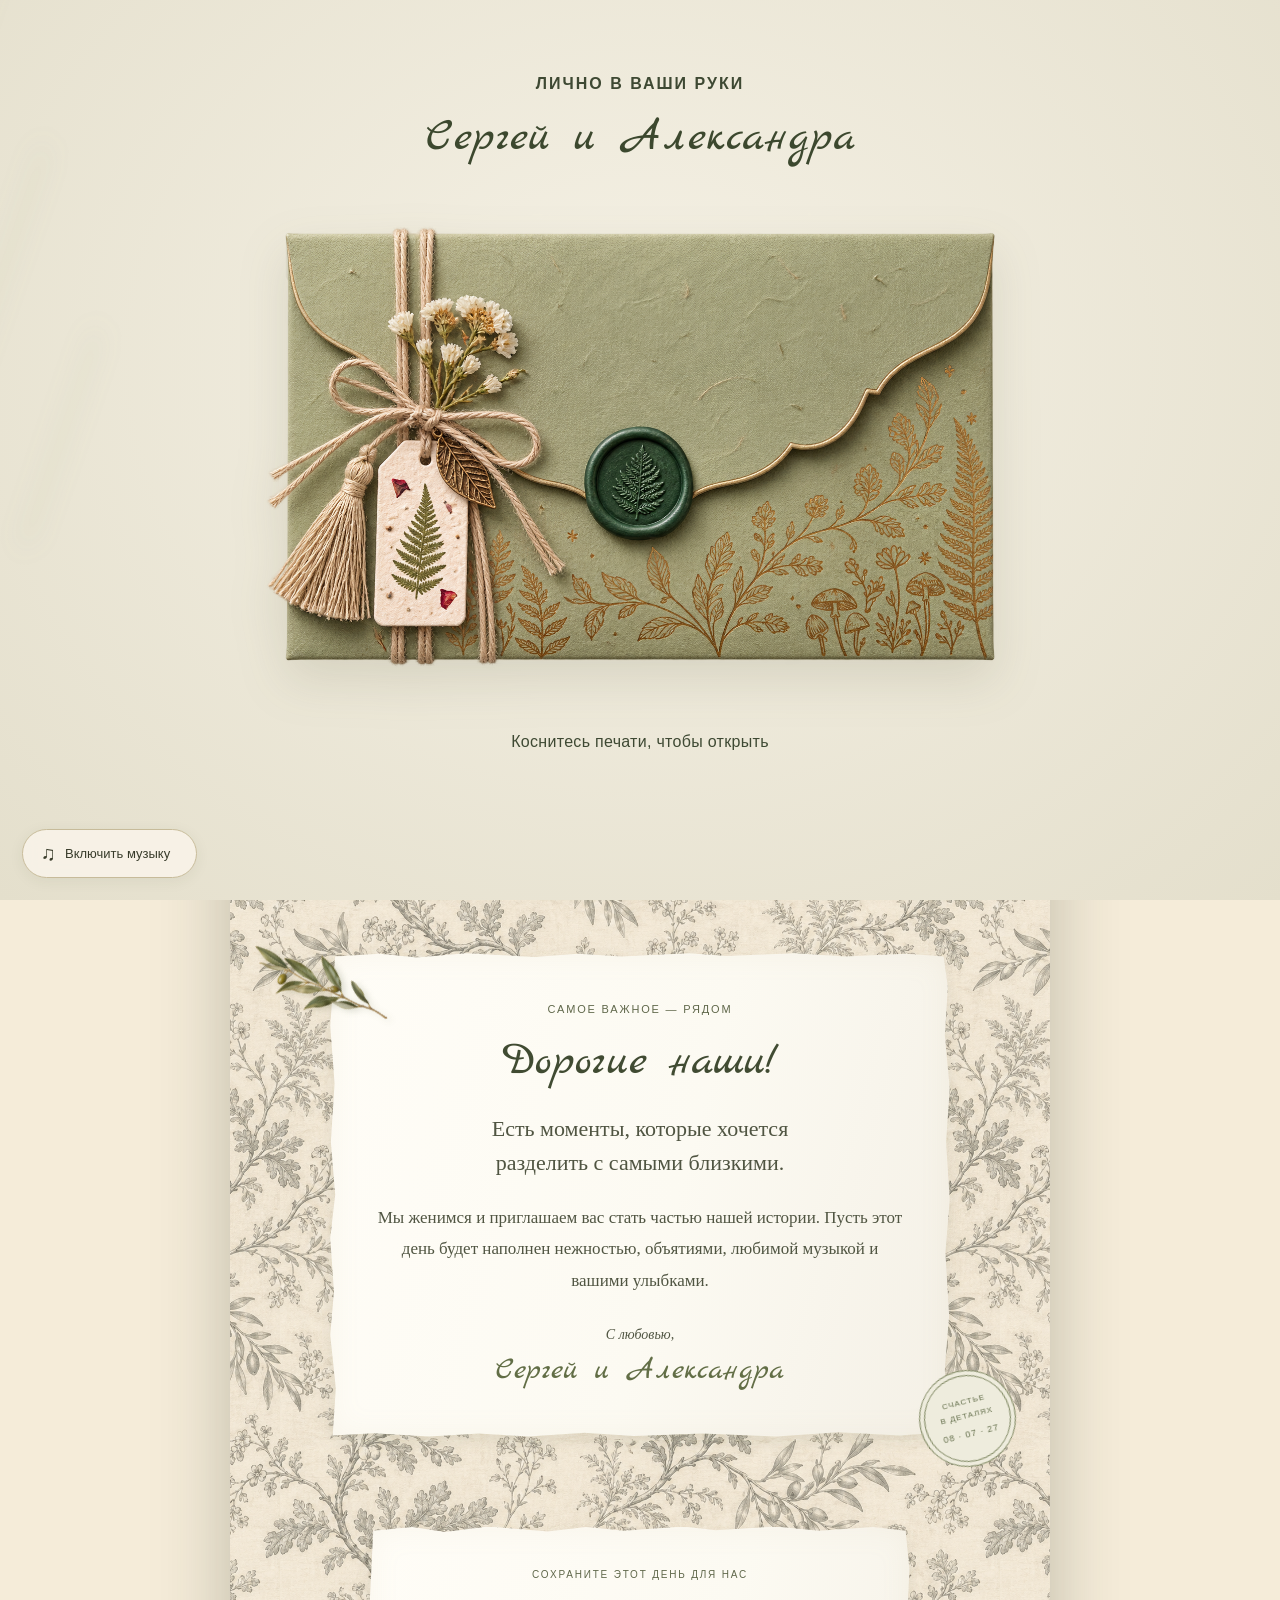
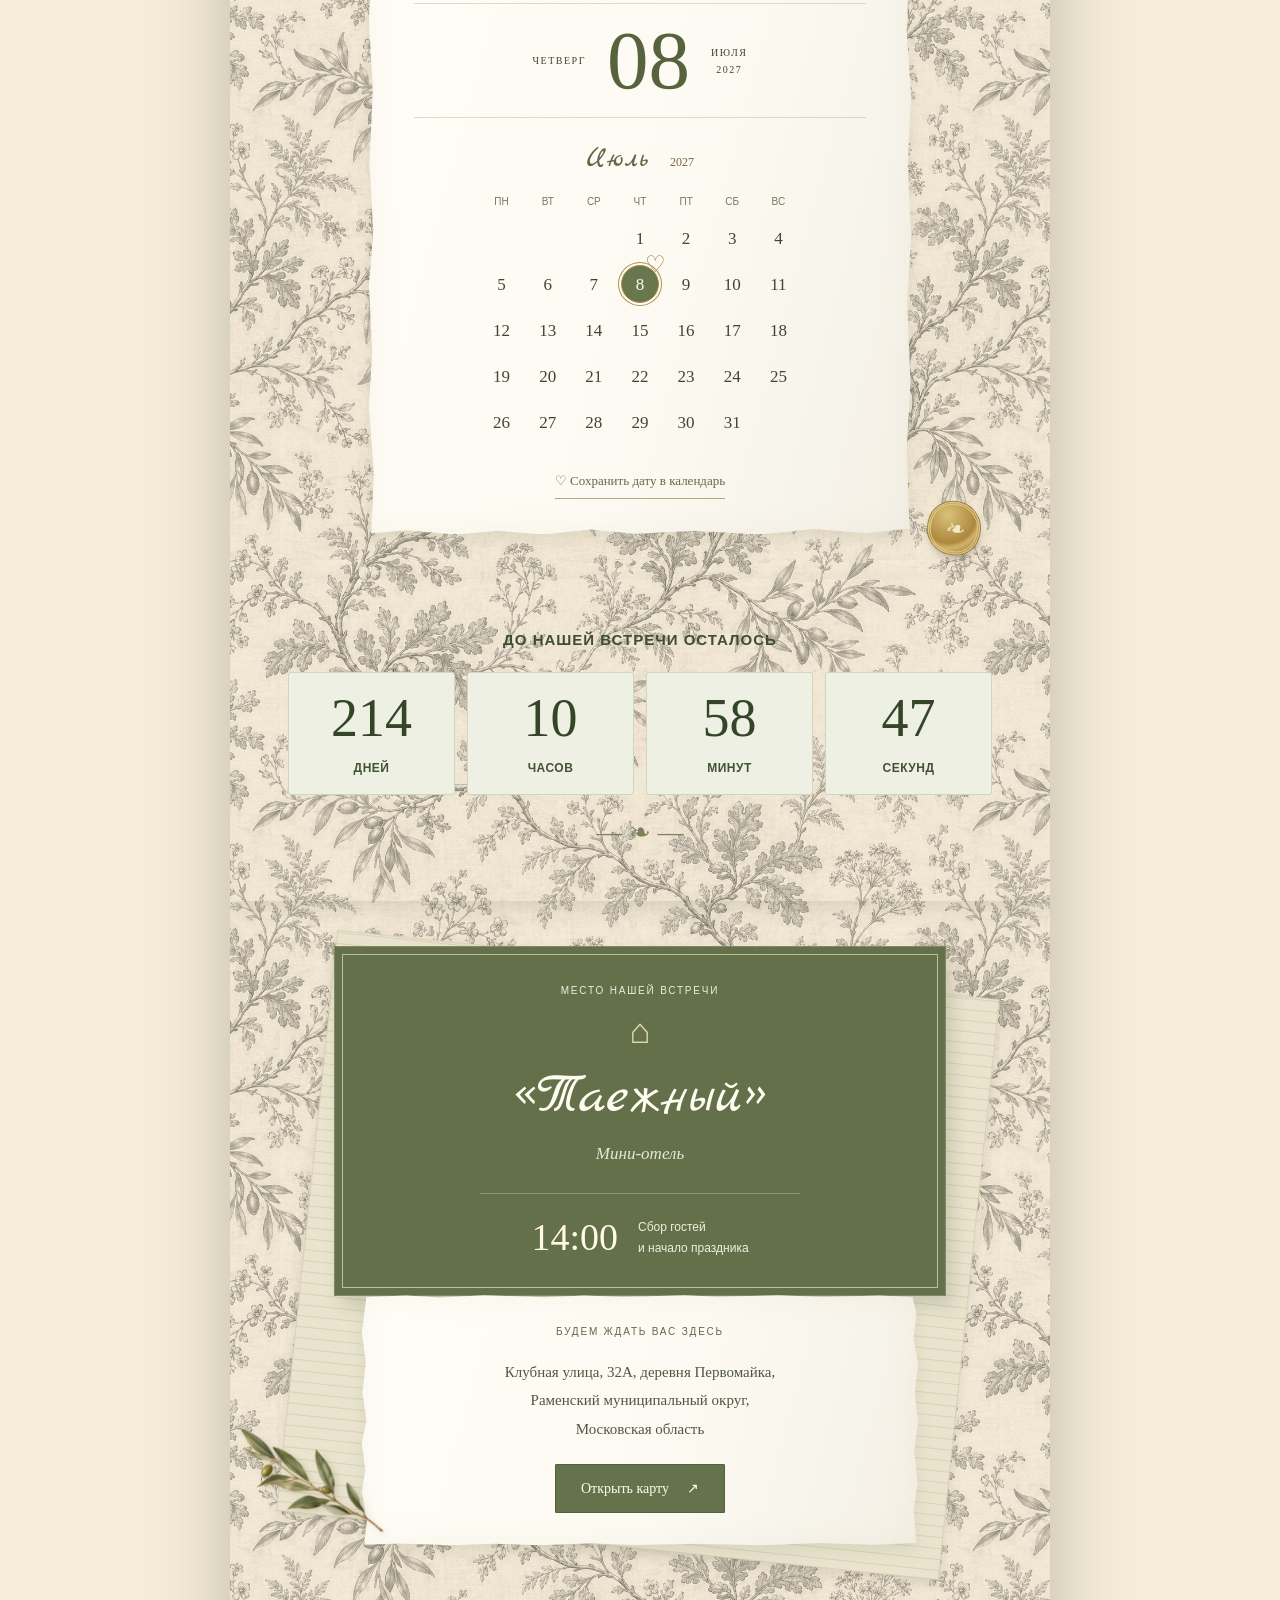
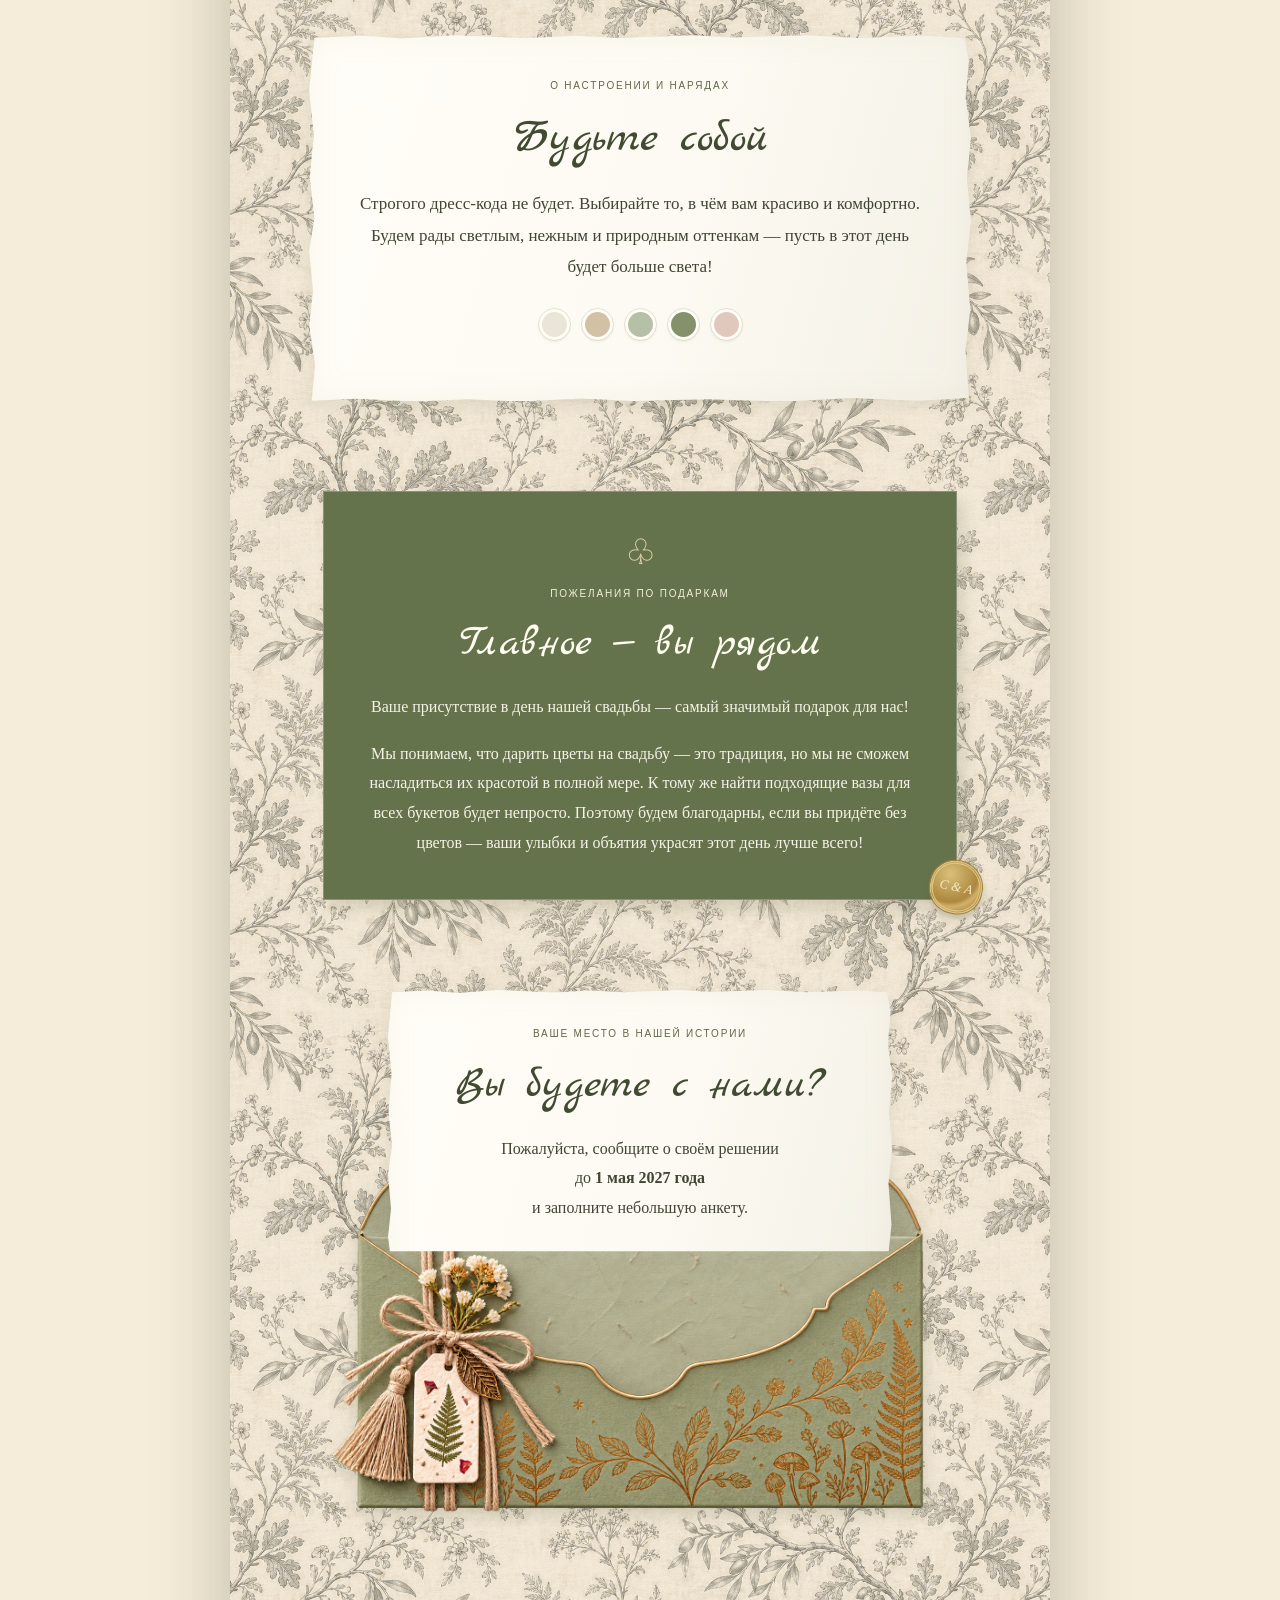
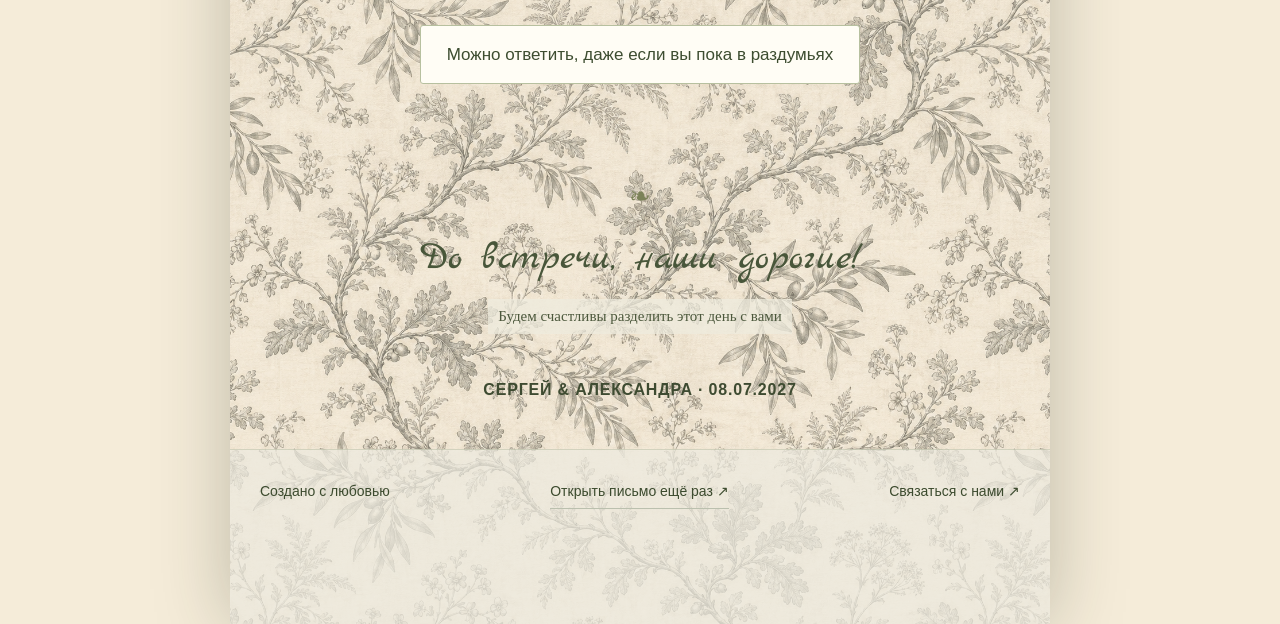
==== commit 335726a4: "Add files via upload" ====
--- a/index.html
+++ b/index.html
@@ -1,5 +1,5 @@
 <!doctype html>
-<html lang="ru"><head><meta charset="utf-8"><meta name="viewport" content="width=device-width,initial-scale=1"><meta name="theme-color" content="#eceee3"><meta name="description" content="Свадьба Сергея и Александры. 8 июля 2027 года, 14:00, мини-отель «Таежный»."><title>Приглашение на свадьбу · Сергей и Александра · 08.07.2027</title><link rel="stylesheet" href="style.css?v=6"><link rel="stylesheet" href="redesign.css?v=2"><script src="app.js?v=7" defer></script><script src="redesign.js?v=4" defer></script><link rel="stylesheet" href="readability.css?v=3"><meta property="og:type" content="website">
+<html lang="ru"><head><meta charset="utf-8"><meta name="viewport" content="width=device-width,initial-scale=1"><meta name="theme-color" content="#eceee3"><meta name="description" content="Свадьба Сергея и Александры. 8 июля 2027 года, 14:00, мини-отель «Таежный»."><title>Приглашение на свадьбу · Сергей и Александра · 08.07.2027</title><link rel="stylesheet" href="style.css?v=6"><link rel="stylesheet" href="redesign.css?v=2"><script src="app.js?v=8-google" defer></script><script src="redesign.js?v=4" defer></script><link rel="stylesheet" href="readability.css?v=3"><meta property="og:type" content="website">
 <meta property="og:locale" content="ru_RU">
 <meta property="og:site_name" content="Сергей и Александра · Свадебное приглашение">
 <meta property="og:title" content="Приглашение на свадьбу Сергея и Александры">
@@ -37,3 +37,4 @@
 <button class="music-button" id="music" aria-label="Включить фоновую музыку" aria-pressed="false"><span>♫</span> <span id="music-label">Включить музыку</span></button></body></html>
 
 
+
--- a/style.css
+++ b/style.css
@@ -5,7 +5,7 @@
 
 
 /* Refined botanical stationery — October 2026 revision */
-@font-face{font-family:Marck;src:url('fonts/MarckScript-Regular.ttf') format('truetype');font-display:swap;font-weight:400}
+@font-face{font-family:Marck;src:url('[data-uri]') format('truetype');font-display:swap;font-weight:400}
 :root{--paper:#f8f3e8;--ink:#383b2a;--sage:#7e8665;--muted:#72705e;--line:#d0c6ae;--gold:#a78b53}
 body{background:#e9e4d7}body:after{opacity:.08}header{height:78px;background:#f8f3e8e8;max-width:1100px;border-color:#b3a98e55}.monogram{font-size:25px}.monogram i{color:var(--gold)}nav{font-size:13px;gap:30px}.nav-rsvp{font-size:12px}
 #invitation{max-width:1100px;margin:auto;background:var(--paper);box-shadow:0 12px 100px #343a2515}
@@ -245,3 +245,101 @@
 @media(prefers-reduced-motion:reduce){.rsvp-confirm,.rsvp-confirm:hover{transition:none;transform:none}.butterfly{display:none}}
 
 .form-honeypot{position:absolute;left:-10000px;width:1px;height:1px;overflow:hidden}.form-error{background:#f8eee1;border:1px solid #b58866;padding:15px;color:#77472f;font-size:15px!important;text-align:left}.button:disabled{opacity:.65;cursor:wait;transform:none}.form-contact{font-size:13px!important;margin-top:23px!important}.form-contact .text-link{font-size:13px}
+
+/* Embedded Marck Script font license:
+Copyright (c) 2011, Denis Masharov <denis.masharov@gmail.com> & Marck Fogel,
+with Reserved Font Name "Marck Script".
+
+This Font Software is licensed under the SIL Open Font License, Version 1.1.
+This license is copied below, and is also available with a FAQ at:
+http://scripts.sil.org/OFL
+
+
+-----------------------------------------------------------
+SIL OPEN FONT LICENSE Version 1.1 - 26 February 2007
+-----------------------------------------------------------
+
+PREAMBLE
+The goals of the Open Font License (OFL) are to stimulate worldwide
+development of collaborative font projects, to support the font creation
+efforts of academic and linguistic communities, and to provide a free and
+open framework in which fonts may be shared and improved in partnership
+with others.
+
+The OFL allows the licensed fonts to be used, studied, modified and
+redistributed freely as long as they are not sold by themselves. The
+fonts, including any derivative works, can be bundled, embedded, 
+redistributed and/or sold with any software provided that any reserved
+names are not used by derivative works. The fonts and derivatives,
+however, cannot be released under any other type of license. The
+requirement for fonts to remain under this license does not apply
+to any document created using the fonts or their derivatives.
+
+DEFINITIONS
+"Font Software" refers to the set of files released by the Copyright
+Holder(s) under this license and clearly marked as such. This may
+include source files, build scripts and documentation.
+
+"Reserved Font Name" refers to any names specified as such after the
+copyright statement(s).
+
+"Original Version" refers to the collection of Font Software components as
+distributed by the Copyright Holder(s).
+
+"Modified Version" refers to any derivative made by adding to, deleting,
+or substituting -- in part or in whole -- any of the components of the
+Original Version, by changing formats or by porting the Font Software to a
+new environment.
+
+"Author" refers to any designer, engineer, programmer, technical
+writer or other person who contributed to the Font Software.
+
+PERMISSION & CONDITIONS
+Permission is hereby granted, free of charge, to any person obtaining
+a copy of the Font Software, to use, study, copy, merge, embed, modify,
+redistribute, and sell modified and unmodified copies of the Font
+Software, subject to the following conditions:
+
+1) Neither the Font Software nor any of its individual components,
+in Original or Modified Versions, may be sold by itself.
+
+2) Original or Modified Versions of the Font Software may be bundled,
+redistributed and/or sold with any software, provided that each copy
+contains the above copyright notice and this license. These can be
+included either as stand-alone text files, human-readable headers or
+in the appropriate machine-readable metadata fields within text or
+binary files as long as those fields can be easily viewed by the user.
+
+3) No Modified Version of the Font Software may use the Reserved Font
+Name(s) unless explicit written permission is granted by the corresponding
+Copyright Holder. This restriction only applies to the primary font name as
+presented to the users.
+
+4) The name(s) of the Copyright Holder(s) or the Author(s) of the Font
+Software shall not be used to promote, endorse or advertise any
+Modified Version, except to acknowledge the contribution(s) of the
+Copyright Holder(s) and the Author(s) or with their explicit written
+permission.
+
+5) The Font Software, modified or unmodified, in part or in whole,
+must be distributed entirely under this license, and must not be
+distributed under any other license. The requirement for fonts to
+remain under this license does not apply to any document created
+using the Font Software.
+
+TERMINATION
+This license becomes null and void if any of the above conditions are
+not met.
+
+DISCLAIMER
+THE FONT SOFTWARE IS PROVIDED "AS IS", WITHOUT WARRANTY OF ANY KIND,
+EXPRESS OR IMPLIED, INCLUDING BUT NOT LIMITED TO ANY WARRANTIES OF
+MERCHANTABILITY, FITNESS FOR A PARTICULAR PURPOSE AND NONINFRINGEMENT
+OF COPYRIGHT, PATENT, TRADEMARK, OR OTHER RIGHT. IN NO EVENT SHALL THE
+COPYRIGHT HOLDER BE LIABLE FOR ANY CLAIM, DAMAGES OR OTHER LIABILITY,
+INCLUDING ANY GENERAL, SPECIAL, INDIRECT, INCIDENTAL, OR CONSEQUENTIAL
+DAMAGES, WHETHER IN AN ACTION OF CONTRACT, TORT OR OTHERWISE, ARISING
+FROM, OUT OF THE USE OR INABILITY TO USE THE FONT SOFTWARE OR FROM
+OTHER DEALINGS IN THE FONT SOFTWARE.
+
+*/
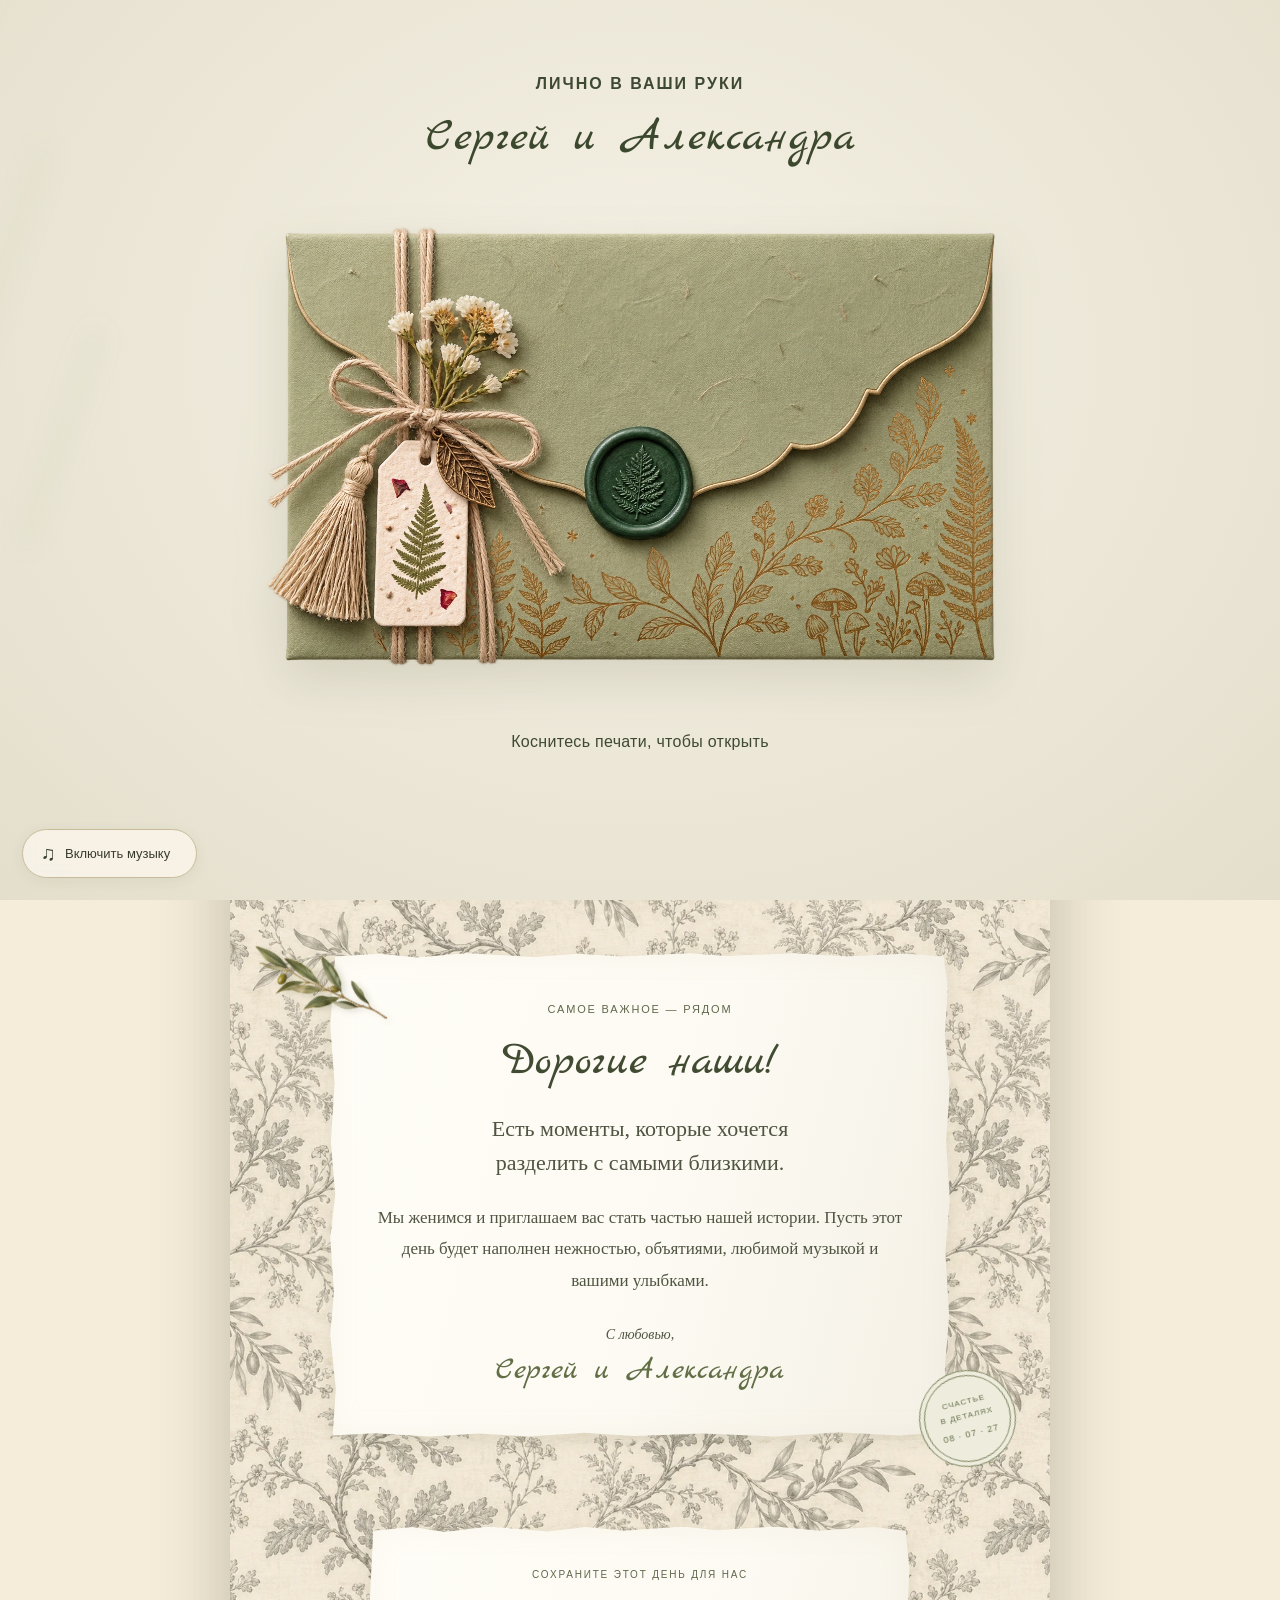
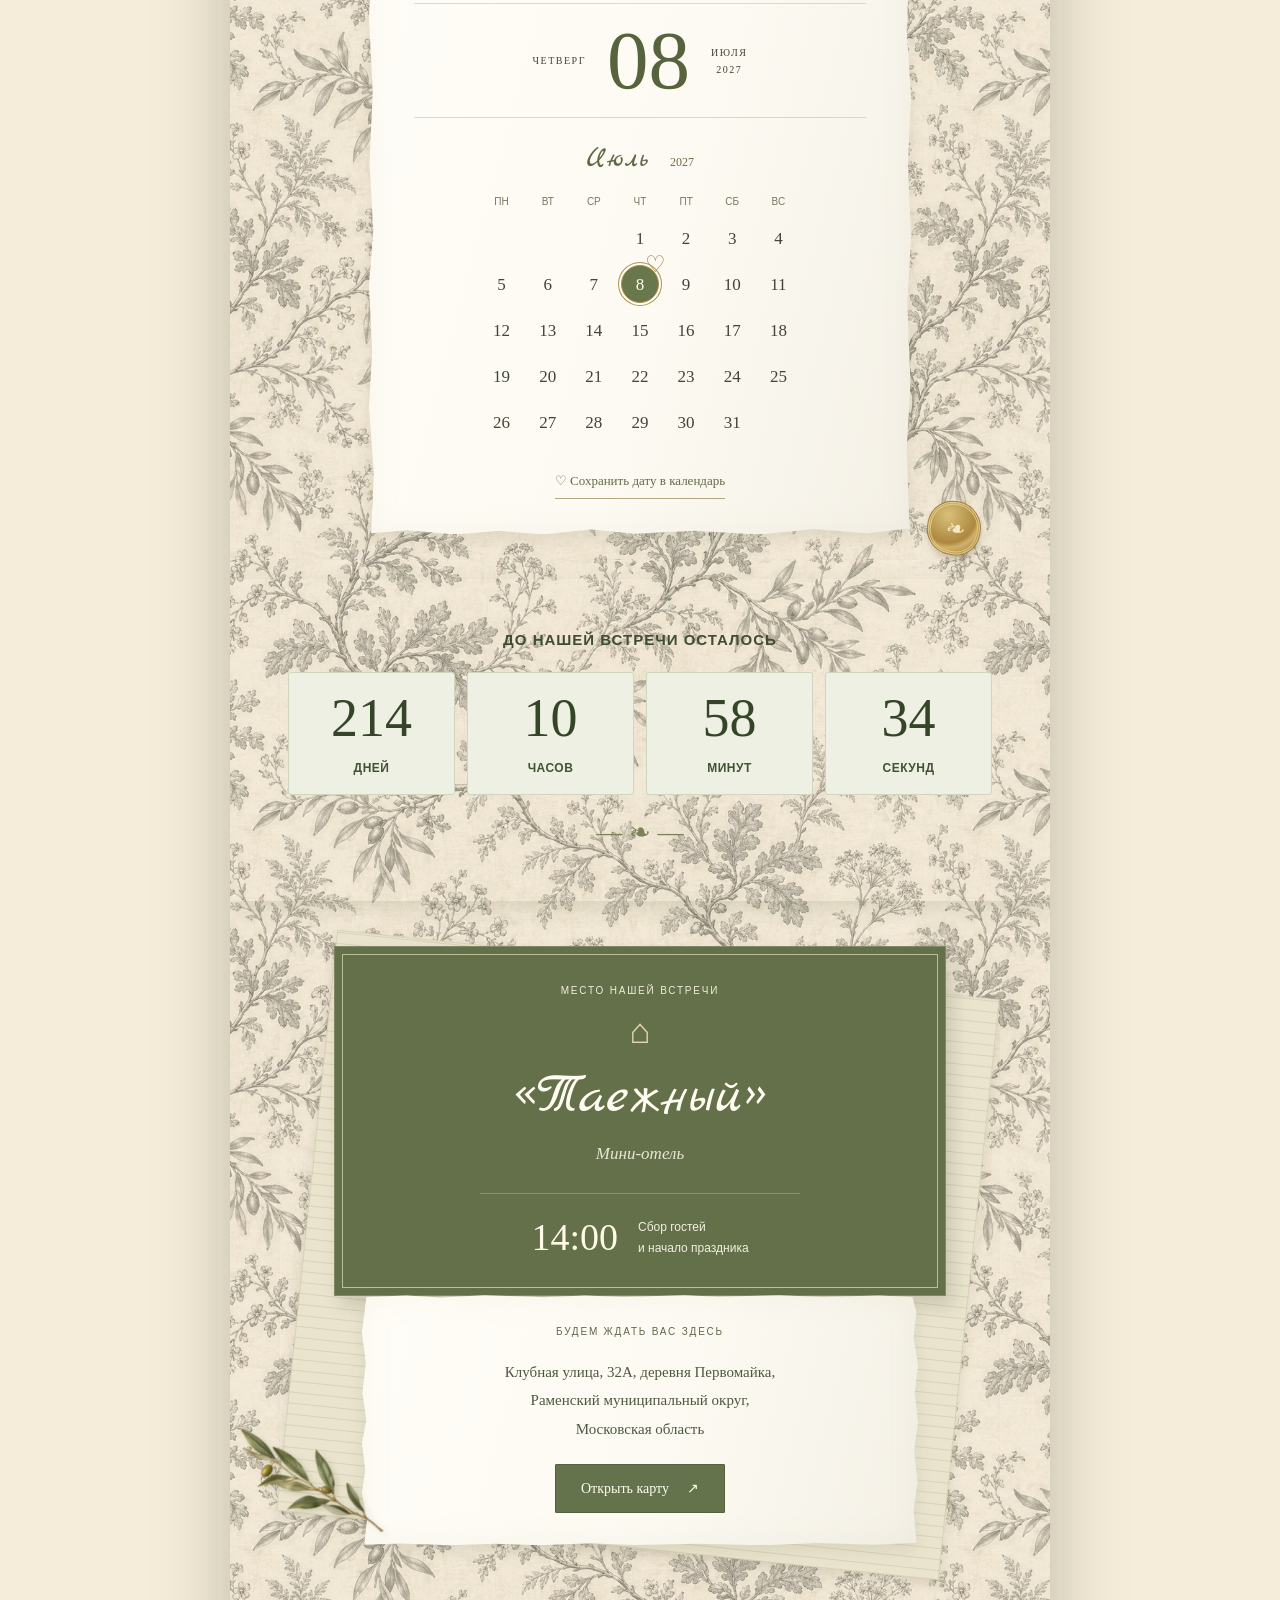
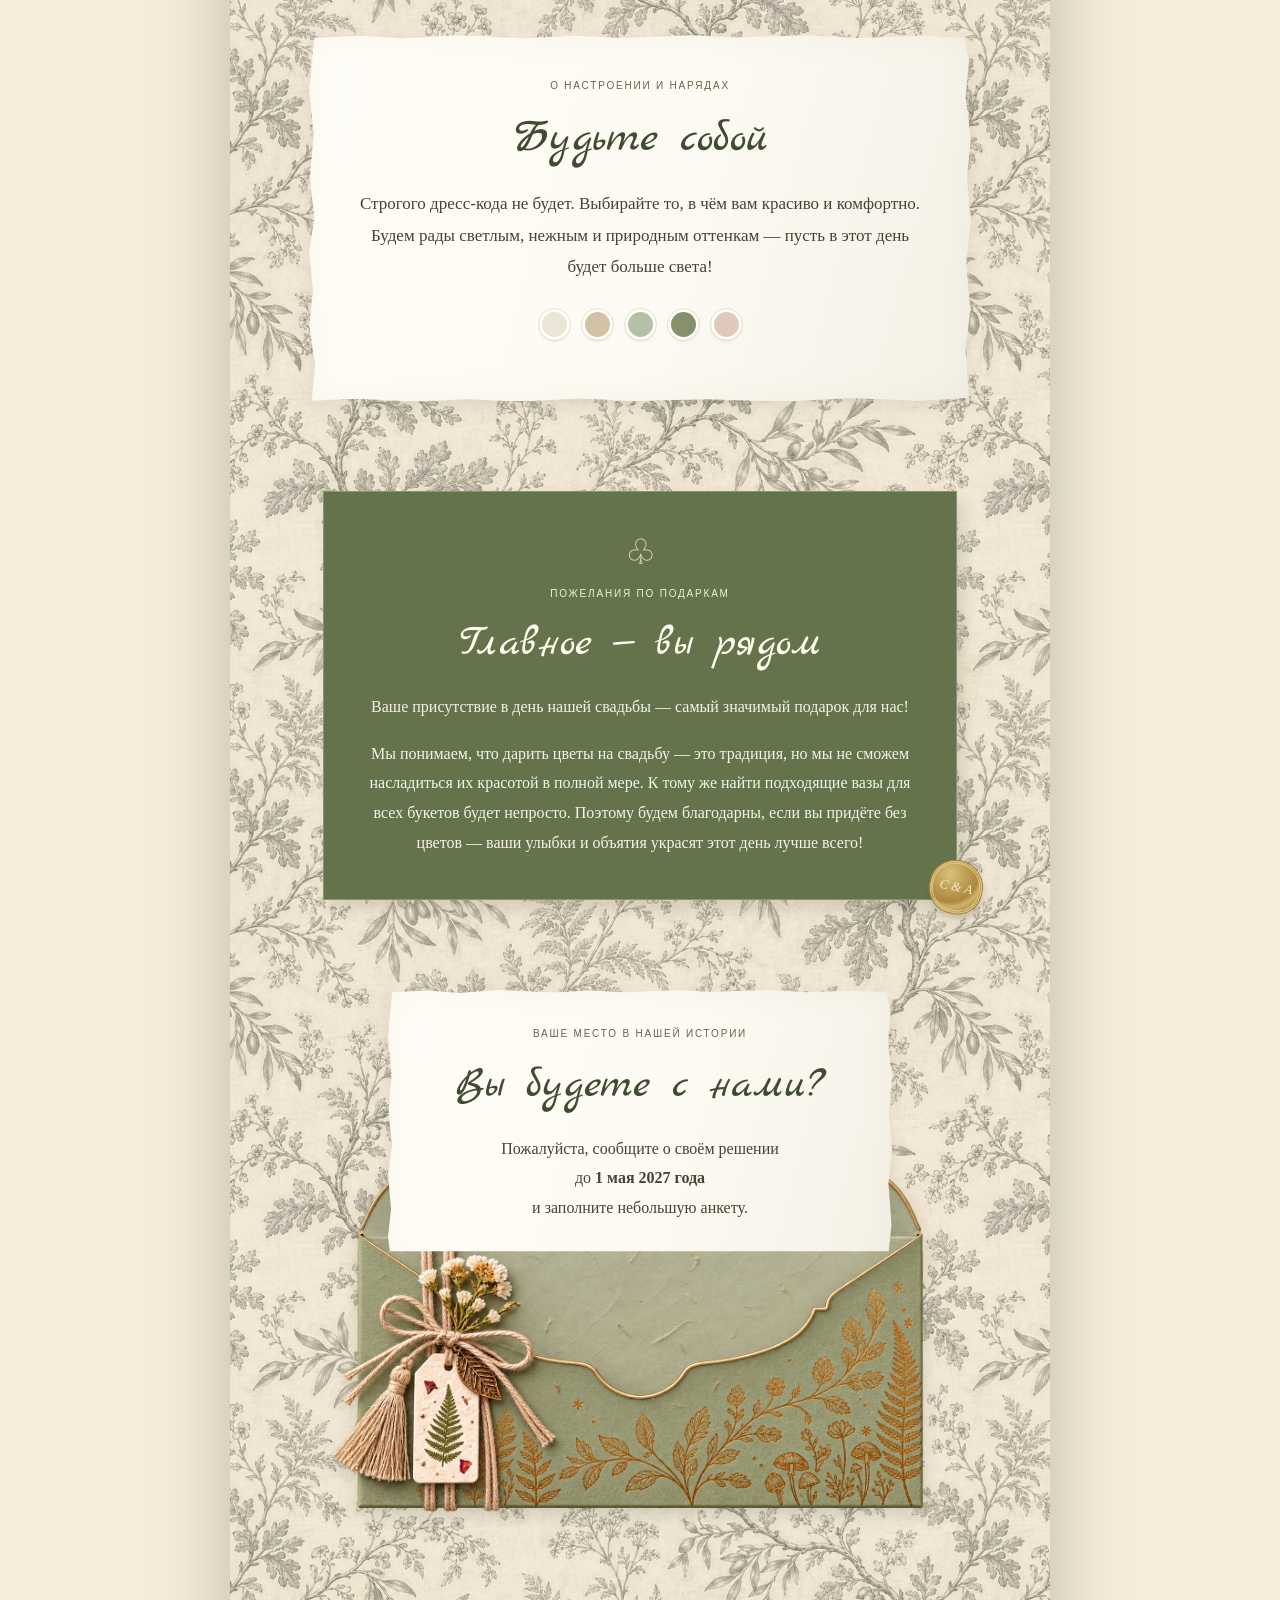
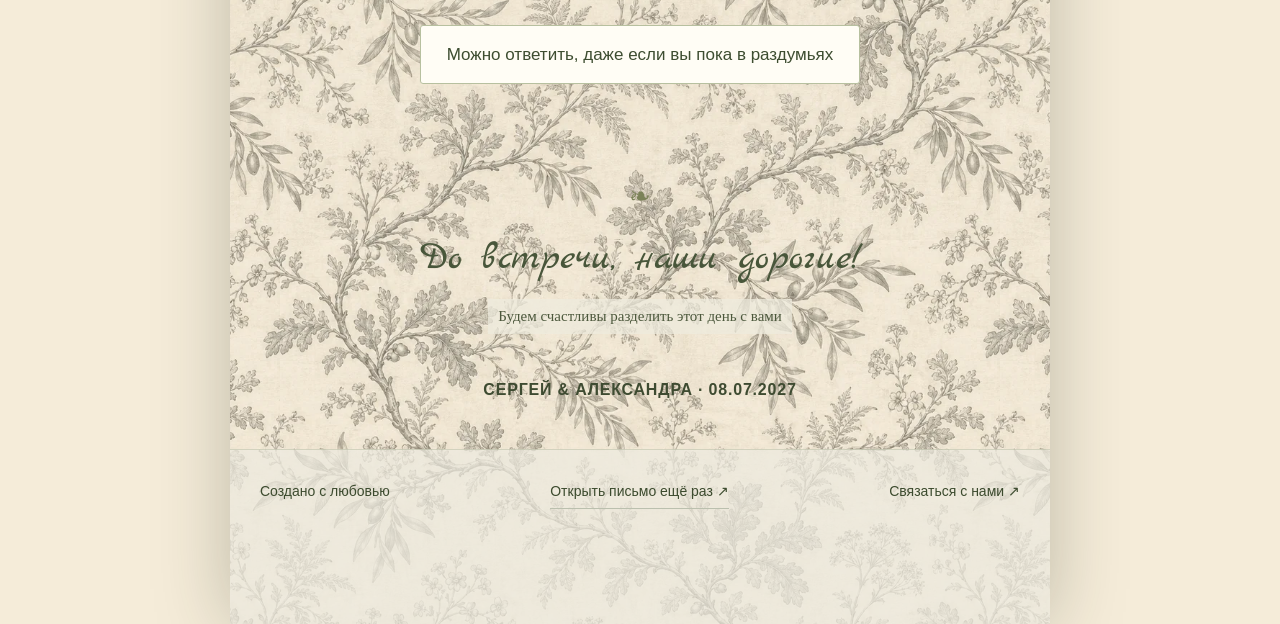
==== commit 982c9782: "Add files via upload" ====
--- a/index.html
+++ b/index.html
@@ -1,5 +1,5 @@
 <!doctype html>
-<html lang="ru"><head><meta charset="utf-8"><meta name="viewport" content="width=device-width,initial-scale=1"><meta name="theme-color" content="#eceee3"><meta name="description" content="Свадьба Сергея и Александры. 8 июля 2027 года, 14:00, мини-отель «Таежный»."><title>Приглашение на свадьбу · Сергей и Александра · 08.07.2027</title><link rel="stylesheet" href="style.css?v=6"><link rel="stylesheet" href="redesign.css?v=2"><script src="app.js?v=8-google" defer></script><script src="redesign.js?v=4" defer></script><link rel="stylesheet" href="readability.css?v=3"><meta property="og:type" content="website">
+<html lang="ru"><head><meta charset="utf-8"><meta name="viewport" content="width=device-width,initial-scale=1"><meta name="theme-color" content="#eceee3"><meta name="description" content="Свадьба Сергея и Александры. 8 июля 2027 года, 14:00, мини-отель «Таежный»."><title>Приглашение на свадьбу · Сергей и Александра · 08.07.2027</title><link rel="stylesheet" href="style.css?v=7-mobile"><link rel="stylesheet" href="redesign.css?v=3-mobile"><script src="app.js?v=8-google" defer></script><script src="redesign.js?v=4" defer></script><link rel="stylesheet" href="readability.css?v=3"><meta property="og:type" content="website">
 <meta property="og:locale" content="ru_RU">
 <meta property="og:site_name" content="Сергей и Александра · Свадебное приглашение">
 <meta property="og:title" content="Приглашение на свадьбу Сергея и Александры">
@@ -18,19 +18,19 @@
 <link rel="canonical" href="https://invitationfromsa.ru/">
 </head>
 <body class="invitation-closed">
-<div class="opening" id="opening"><div class="opening-caption">ЛИЧНО В ВАШИ РУКИ</div><p class="opening-note">Сергей и Александра</p><button class="envelope" id="envelope" aria-label="Открыть свадебное приглашение"><span class="envelope-back"></span><span class="letter"><span>Приглашение на свадьбу</span><strong>Сергей<br>& Александра</strong><small>08 · 07 · 2027</small></span><img class="envelope-body" src="envelope-v2.png" alt="" width="1536" height="1024"><span class="envelope-flap"><img src="envelope-v2.png" alt="" width="1536" height="1024"></span></button><p class="open-hint">Коснитесь печати, чтобы открыть</p><div id="butterflies" aria-hidden="true"></div></div>
+<div class="opening" id="opening"><div class="opening-caption">ЛИЧНО В ВАШИ РУКИ</div><p class="opening-note">Сергей и Александра</p><button class="envelope" id="envelope" aria-label="Открыть свадебное приглашение"><span class="envelope-back"></span><span class="letter"><span>Приглашение на свадьбу</span><strong>Сергей <br>& Александра</strong><small>08 · 07 · 2027</small></span><img class="envelope-body" src="envelope-v2.webp" alt="" width="1536" height="1024" srcset="envelope-v2-mobile.webp 768w, envelope-v2.webp 1536w" sizes="(max-width: 600px) 100vw, 820px" decoding="async" fetchpriority="high"><span class="envelope-flap"><img src="envelope-v2.webp" alt="" width="1536" height="1024" srcset="envelope-v2-mobile.webp 768w, envelope-v2.webp 1536w" sizes="(max-width: 600px) 100vw, 820px" decoding="async"></span></button><p class="open-hint">Коснитесь печати, чтобы открыть</p><div id="butterflies" aria-hidden="true"></div></div>
 <div id="invitation" inert>
 <header class="collage-header"><a class="monogram" href="#home" aria-label="В начало">С <i>&</i> А</a><nav aria-label="Разделы приглашения"><a href="#day">Наш день</a><a href="#place">Место</a><a href="#confirmation">Ответить</a></nav></header>
 <main>
-<section class="hero" id="home"><div class="hero-content"><p class="eyebrow">МАЛЕНЬКОЕ ПРИГЛАШЕНИЕ В НАШУ ИСТОРИЮ</p><div class="portrait-collage"><span class="book-fragment" aria-hidden="true"></span><figure class="portrait-frame"><img src="vintage-forest.png" alt="Живописная летняя лесная поляна в утреннем свете" width="1024" height="1536"></figure><span class="wax-stamp" aria-hidden="true">С & А</span><span class="pressed-leaf leaf-one" aria-hidden="true"></span></div><div class="hero-paper paper"><p class="hero-overline">Мы женимся!</p><h1>Сергей<span class="amp">&</span>Александра</h1><p class="hero-subtitle">И будем счастливы, если вы<br>разделите с нами этот день</p><div class="hero-date"><span>08</span><i>июля</i><span>2027</span></div></div><a class="scroll-link" href="#day">Наше приглашение для вас <span>↓</span></a></div></section>
+<section class="hero" id="home"><div class="hero-content"><p class="eyebrow">МАЛЕНЬКОЕ ПРИГЛАШЕНИЕ В НАШУ ИСТОРИЮ</p><div class="portrait-collage"><span class="book-fragment" aria-hidden="true"></span><figure class="portrait-frame"><img src="vintage-forest.webp" alt="Живописная летняя лесная поляна в утреннем свете" width="1024" height="1536" srcset="vintage-forest-mobile.webp 512w, vintage-forest.webp 1024w" sizes="(max-width: 600px) 100vw, 820px" decoding="async"></figure><span class="wax-stamp" aria-hidden="true">С & А</span><span class="pressed-leaf leaf-one" aria-hidden="true"></span></div><div class="hero-paper paper"><p class="hero-overline">Мы женимся!</p><h1>Сергей<span class="amp">&</span>Александра</h1><p class="hero-subtitle">И будем счастливы, если вы <br>разделите с нами этот день</p><div class="hero-date"><span>08</span><i>июля</i><span>2027</span></div></div><a class="scroll-link" href="#day">Наше приглашение для вас <span>↓</span></a></div></section>
 <div class="melody-strip paper"><span class="music-caption">Немного музыки для настроения</span><button class="paper-music" id="paper-music" type="button" aria-label="Включить нашу мелодию"><span class="music-play" aria-hidden="true">▶</span><span id="paper-music-label">Включить нашу мелодию</span></button><span class="melody-note" aria-hidden="true">♫</span></div>
-<section class="welcome section collage-section" id="day"><span class="pressed-leaf leaf-two" aria-hidden="true"></span><div class="welcome-paper paper"><p class="eyebrow">САМОЕ ВАЖНОЕ — РЯДОМ</p><h2>Дорогие наши!</h2><p class="lead">Есть моменты, которые хочется<br>разделить с самыми близкими.</p><p>Мы женимся и приглашаем вас стать частью нашей истории. Пусть этот день будет наполнен нежностью, объятиями, любимой музыкой и вашими улыбками.</p><p class="paper-signature">С любовью,<br><span>Сергей и Александра</span></p></div><span class="postmark" aria-hidden="true">СЧАСТЬЕ<br>В ДЕТАЛЯХ<br><b>08 · 07 · 27</b></span></section>
-<section class="date-collage section collage-section" id="date"><div class="calendar-paper paper"><p class="eyebrow">СОХРАНИТЕ ЭТОТ ДЕНЬ ДЛЯ НАС</p><div class="tearoff-date"><span>ЧЕТВЕРГ</span><strong>08</strong><span>ИЮЛЯ<br>2027</span></div><div class="calendar"><div class="calendar-heading">Июль <span>2027</span></div><div class="weekdays"><span>ПН</span><span>ВТ</span><span>СР</span><span>ЧТ</span><span>ПТ</span><span>СБ</span><span>ВС</span></div><div class="calendar-days" id="calendar"></div></div><a class="save-date" href="wedding.ics" download="Свадьба Сергея и Александры.ics">♡ Сохранить дату в календарь</a></div><span class="small-seal" aria-hidden="true">❧</span></section>
+<section class="welcome section collage-section" id="day"><span class="pressed-leaf leaf-two" aria-hidden="true"></span><div class="welcome-paper paper"><p class="eyebrow">САМОЕ ВАЖНОЕ — РЯДОМ</p><h2>Дорогие наши!</h2><p class="lead">Есть моменты, которые хочется <br>разделить с самыми близкими.</p><p>Мы женимся и приглашаем вас стать частью нашей истории. Пусть этот день будет наполнен нежностью, объятиями, любимой музыкой и вашими улыбками.</p><p class="paper-signature">С любовью, <br><span>Сергей и Александра</span></p></div><span class="postmark" aria-hidden="true">СЧАСТЬЕ <br>В ДЕТАЛЯХ <br><b>08 · 07 · 27</b></span></section>
+<section class="date-collage section collage-section" id="date"><div class="calendar-paper paper"><p class="eyebrow">СОХРАНИТЕ ЭТОТ ДЕНЬ ДЛЯ НАС</p><div class="tearoff-date"><span>ЧЕТВЕРГ</span><strong>08</strong><span>ИЮЛЯ <br>2027</span></div><div class="calendar"><div class="calendar-heading">Июль <span>2027</span></div><div class="weekdays"><span>ПН</span><span>ВТ</span><span>СР</span><span>ЧТ</span><span>ПТ</span><span>СБ</span><span>ВС</span></div><div class="calendar-days" id="calendar"></div></div><a class="save-date" href="wedding.ics" download="Свадьба Сергея и Александры.ics">♡ Сохранить дату в календарь</a></div><span class="small-seal" aria-hidden="true">❧</span></section>
 <section class="countdown-section section collage-section"><p class="eyebrow">ДО НАШЕЙ ВСТРЕЧИ ОСТАЛОСЬ</p><div class="countdown" id="countdown" aria-label="До свадьбы"></div><div class="flourish" aria-hidden="true">— ❧ —</div></section>
-<section class="place section collage-section" id="place"><div class="venue-underlay book-fragment" aria-hidden="true"></div><div class="venue-green"><p class="eyebrow">МЕСТО НАШЕЙ ВСТРЕЧИ</p><span class="venue-mark" aria-hidden="true">⌂</span><h2>«Таежный»</h2><p class="place-type">Мини-отель</p><div class="venue-time-line"><strong>14:00</strong><span>Сбор гостей<br>и начало праздника</span></div></div><div class="address-paper paper"><p class="eyebrow">БУДЕМ ЖДАТЬ ВАС ЗДЕСЬ</p><address>Клубная улица, 32А, деревня Первомайка,<br>Раменский муниципальный округ,<br>Московская область</address><a class="button" href="https://yandex.ru/maps/?text=Мини-отель%20Таежный%20Первомайка%20Клубная%2032А" target="_blank" rel="noopener">Открыть карту <span>↗</span></a></div><span class="pressed-leaf leaf-three" aria-hidden="true"></span></section>
+<section class="place section collage-section" id="place"><div class="venue-underlay book-fragment" aria-hidden="true"></div><div class="venue-green"><p class="eyebrow">МЕСТО НАШЕЙ ВСТРЕЧИ</p><span class="venue-mark" aria-hidden="true">⌂</span><h2>«Таежный»</h2><p class="place-type">Мини-отель</p><div class="venue-time-line"><strong>14:00</strong><span>Сбор гостей <br>и начало праздника</span></div></div><div class="address-paper paper"><p class="eyebrow">БУДЕМ ЖДАТЬ ВАС ЗДЕСЬ</p><address>Клубная улица, 32А, деревня Первомайка, <br>Раменский муниципальный округ, <br>Московская область</address><a class="button" href="https://yandex.ru/maps/?text=Мини-отель%20Таежный%20Первомайка%20Клубная%2032А" target="_blank" rel="noopener">Открыть карту <span>↗</span></a></div><span class="pressed-leaf leaf-three" aria-hidden="true"></span></section>
 <section class="details section collage-section" id="details"><div class="dress-paper paper"><p class="eyebrow">О НАСТРОЕНИИ И НАРЯДАХ</p><h2>Будьте собой</h2><p>Строгого дресс-кода не будет. Выбирайте то, в чём вам красиво и комфортно. Будем рады светлым, нежным и природным оттенкам — пусть в этот день будет больше света!</p><div class="swatches" aria-label="Для вдохновения: молочный, песочный, шалфейный, оливковый и нежно-розовый"><span></span><span></span><span></span><span></span><span></span></div></div></section>
 <section class="gifts section collage-section"><div class="gifts-green"><span class="gift-mark" aria-hidden="true">♧</span><p class="eyebrow">ПОЖЕЛАНИЯ ПО ПОДАРКАМ</p><h2>Главное — вы рядом</h2><p>Ваше присутствие в день нашей свадьбы — самый значимый подарок для нас!</p><p>Мы понимаем, что дарить цветы на свадьбу — это традиция, но мы не сможем насладиться их красотой в полной мере. К тому же найти подходящие вазы для всех букетов будет непросто. Поэтому будем благодарны, если вы придёте без цветов — ваши улыбки и объятия украсят этот день лучше всего!</p></div><span class="small-seal gift-seal" aria-hidden="true">С & А</span></section>
-<section class="rsvp-section section collage-section" id="confirmation"><div class="reply-open-scene"><div class="open-envelope-back" aria-hidden="true"><img src="open-envelope.png" alt="" width="1536" height="1024"></div><div class="reply-paper paper"><p class="eyebrow">ВАШЕ МЕСТО В НАШЕЙ ИСТОРИИ</p><h2>Вы будете с нами?</h2><p>Пожалуйста, сообщите о своём решении<br>до <strong>1 мая 2027 года</strong><br>и заполните небольшую анкету.</p></div><div class="open-envelope-front" aria-hidden="true"><img src="open-envelope.png" alt="" width="1536" height="1024"></div></div><div class="rsvp-dock" id="rsvp-dock"><a class="floating-rsvp" href="rsvp.html"><span aria-hidden="true">✓</span> Подтвердить присутствие <span aria-hidden="true">↗</span></a></div><p class="rsvp-small">Можно ответить, даже если вы пока в раздумьях</p></section>
+<section class="rsvp-section section collage-section" id="confirmation"><div class="reply-open-scene"><div class="open-envelope-back" aria-hidden="true"><img src="open-envelope.webp" alt="" width="1536" height="1024" srcset="open-envelope-mobile.webp 768w, open-envelope.webp 1536w" sizes="(max-width: 600px) 100vw, 820px" decoding="async" loading="lazy"></div><div class="reply-paper paper"><p class="eyebrow">ВАШЕ МЕСТО В НАШЕЙ ИСТОРИИ</p><h2>Вы будете с нами?</h2><p>Пожалуйста, сообщите о своём решении <br>до <strong>1 мая 2027 года</strong><br>и заполните небольшую анкету.</p></div><div class="open-envelope-front" aria-hidden="true"><img src="open-envelope.webp" alt="" width="1536" height="1024" srcset="open-envelope-mobile.webp 768w, open-envelope.webp 1536w" sizes="(max-width: 600px) 100vw, 820px" decoding="async" loading="lazy"></div></div><div class="rsvp-dock" id="rsvp-dock"><a class="floating-rsvp" href="rsvp.html"><span aria-hidden="true">✓</span> Подтвердить присутствие <span aria-hidden="true">↗</span></a></div><p class="rsvp-small">Можно ответить, даже если вы пока в раздумьях</p></section>
 <section class="closing section collage-section"><span class="flourish" aria-hidden="true">❧</span><p class="signature">До встречи, наши дорогие!</p><p>Будем счастливы разделить этот день с вами</p><span class="tiny">СЕРГЕЙ & АЛЕКСАНДРА · 08.07.2027</span></section>
 </main><footer><span>Создано с любовью</span><button id="replay" class="text-button">Открыть письмо ещё раз ↗</button><a href="https://t.me/alex36610" target="_blank" rel="noopener">Связаться с нами ↗</a></footer></div>
 
--- a/style.css
+++ b/style.css
@@ -1,5 +1,5 @@
 
-:root{--paper:#faf8f0;--ink:#354536;--sage:#7c8d73;--muted:#697261;--line:#c9ceba;--gold:#a58c58}*{box-sizing:border-box}html{scroll-behavior:smooth;scroll-padding-top:80px}body{margin:0;background:var(--paper);color:var(--ink);font:18px/1.75 Georgia,'Times New Roman',serif}body:after{content:"";position:fixed;inset:0;pointer-events:none;opacity:.12;z-index:10;background-image:url("data:image/svg+xml,%3Csvg viewBox='0 0 180 180' xmlns='http://www.w3.org/2000/svg'%3E%3Cfilter id='n'%3E%3CfeTurbulence type='fractalNoise' baseFrequency='.7' numOctaves='3' stitchTiles='stitch'/%3E%3C/filter%3E%3Crect width='100%25' height='100%25' opacity='.22' filter='url(%23n)'/%3E%3C/svg%3E")}a{color:inherit;text-decoration:none}button,input,textarea{font:inherit}button,a,input,textarea{touch-action:manipulation}button{cursor:pointer}button:disabled{cursor:default}button:focus-visible,a:focus-visible,input:focus-visible,textarea:focus-visible,summary:focus-visible{outline:2px solid var(--gold);outline-offset:5px}p{margin:0 0 22px}h1,h2,h3{font-weight:400;line-height:1.15;margin:0}h2{font-size:clamp(36px,4.4vw,62px);margin:18px 0 32px}h3{font-size:29px}small{font-size:13px;color:var(--muted)}header{height:96px;max-width:1320px;margin:auto;padding:0 6%;display:flex;align-items:center;justify-content:space-between;gap:24px;border-bottom:1px solid #a8b69e36;background:#faf8f0}.monogram{font-size:30px;letter-spacing:3px;white-space:nowrap}.monogram i{font-size:20px;color:var(--gold)}nav{display:flex;gap:38px;font-size:15px}nav a:hover,.text-link:hover{color:#89996b}.nav-rsvp{font-size:14px;border-bottom:1px solid var(--sage);padding-bottom:4px}.eyebrow,.tiny,.opening-caption{font:11px/1.7 'Segoe UI',sans-serif;letter-spacing:2.7px}.eyebrow{color:#617151}.tiny{letter-spacing:1.4px;color:var(--muted)}.hero{min-height:780px;height:calc(100svh - 96px);max-height:1100px;position:relative;display:flex;align-items:center;justify-content:center;text-align:center;overflow:hidden}.hero-art{position:absolute;inset:0;background:url('forest.png') center/cover no-repeat;opacity:.87}.hero-art:after{content:"";position:absolute;inset:0;background:linear-gradient(0deg,var(--paper),transparent 18%,transparent 85%,#faf8f033)}.hero-content{position:relative;margin-top:-45px}.hero h1{font-size:clamp(62px,7.4vw,108px);letter-spacing:-4px;line-height:.98}.amp{display:block;font-size:52px;font-style:italic;line-height:1.1;color:var(--gold);margin:10px 0 0}.hero-subtitle{font-size:20px;font-style:italic;margin:30px 0 24px}.hero-date{display:flex;justify-content:center;gap:20px;align-items:center}.hero-date span{font-size:29px;letter-spacing:3px}.hero-date i{font-size:21px;color:var(--muted)}.scroll-link{font-size:13px;display:block;margin-top:34px}.scroll-link span{display:block;font-size:24px;margin-top:8px}.hero-footnote{position:absolute;bottom:26px;font:9px 'Segoe UI',sans-serif;letter-spacing:3px}.section{padding:100px 7%;max-width:1240px;margin:auto}.welcome{text-align:center;max-width:1000px}.lead{font-size:25px;line-height:1.5}.welcome>p:not(.eyebrow){color:#5b6454}.twig{font-size:32px;color:var(--gold);margin:48px 0}.twig:before,.twig:after{content:"";display:inline-block;vertical-align:middle;width:90px;height:1px;background:var(--line);margin:0 20px}.date-layout{display:grid;grid-template-columns:1fr 1fr;gap:60px;align-items:center;margin-top:40px}.script{font:italic 30px/1.5 Georgia,serif;color:#70835f}.date-message h3{font-size:39px;margin:15px 0}.date-message p{font-size:17px;margin-bottom:12px}.calendar{border:1px solid #8b997c;border-radius:140px 140px 8px 8px;padding:45px 32px 25px;max-width:360px;width:100%;margin:auto}.calendar-heading{font-size:28px;margin-bottom:20px}.calendar-heading span{font-size:14px;color:var(--muted);margin-left:8px}.weekdays,.calendar-days{display:grid;grid-template-columns:repeat(7,1fr);gap:6px;text-align:center}.weekdays{font:9px 'Segoe UI',sans-serif;color:var(--muted);margin-bottom:12px}.calendar-days span{font-size:16px;position:relative;aspect-ratio:1;display:grid;place-items:center;line-height:1}.calendar-days .wedding-day{border:1px solid var(--gold);border-radius:50%;color:var(--ink);background:#e8e9da}.calendar-days .wedding-day:after{content:"♡";position:absolute;right:-7px;top:-13px;color:var(--gold);font-size:24px}.place{display:grid;grid-template-columns:1fr 1fr;gap:75px;align-items:center;background:#eceee4;max-width:none;padding-left:max(7%,calc((100vw - 1080px)/2));padding-right:max(7%,calc((100vw - 1080px)/2))}.place-illustration{position:relative;padding:0 20px 20px}.place-window{height:460px;background:url('forest.png') 10% center/auto 100%;border-radius:48% 48% 2px 2px;border:8px solid #f6f5eb;box-shadow:0 12px 30px #52624215}.place-art-label{display:block;text-align:center;font-size:16px;font-style:italic;margin-top:14px}.place-copy h2{font-size:57px;margin-bottom:5px}.place-type{font-size:17px;font-style:italic;color:var(--muted);margin-bottom:30px}.place-copy p:not(.eyebrow){font-size:17px}address{font-style:normal;font-size:15px;color:var(--muted);margin:25px 0}.text-link{font-size:14px;border-bottom:1px solid var(--sage);padding-bottom:7px}.details{text-align:center}.detail-columns{display:grid;grid-template-columns:1fr 1fr;gap:85px;margin-top:60px}.detail-columns article{padding:0 10px}.detail-columns article+article{border-left:1px solid var(--line);padding-left:65px}.detail-symbol{font-size:44px;color:var(--sage);display:block;height:70px}.detail-columns h3{font-size:27px;margin:18px 0 23px}.detail-columns p{font-size:17px;color:#59624f}.swatches{display:flex;justify-content:center;gap:12px;margin:24px 0 13px}.swatches span{width:34px;height:34px;border-radius:50%;background:#eae5d7;border:1px solid #c8c6b5}.swatches span:nth-child(2){background:#d2c1a5}.swatches span:nth-child(3){background:#b6c0a6}.swatches span:nth-child(4){background:#85916b}.swatches span:nth-child(5){background:#e1c8bc}.rsvp-section{text-align:center;background:#e7ebdf;max-width:none;padding:62px 7%}.rsvp-border{max-width:960px;margin:auto;padding:62px 20px;border:1px solid #a8b293;outline:1px solid #c2cab6;outline-offset:9px}.rsvp-border p{font-size:18px}.button{display:inline-flex;align-items:center;justify-content:center;gap:35px;background:#4e6448;color:#fffdf3;border:1px solid #4e6448;padding:17px 30px;border-radius:3px;font-size:16px;line-height:1.5;transition:background .2s,transform .2s}.button:hover{background:#3b5237;transform:translateY(-2px)}.rsvp-border .rsvp-small{font-size:12px;margin:18px 0 0;color:var(--muted)}.closing{text-align:center;position:relative;background:linear-gradient(#faf8f0de,#faf8f0d9),url('forest.png') bottom/cover;max-width:none}.countdown{display:flex;justify-content:center;gap:45px;margin:26px 0 42px}.countdown div{min-width:65px}.countdown b{display:block;font-weight:400;font-size:47px;line-height:1.2}.countdown small{font:10px 'Segoe UI',sans-serif;letter-spacing:2px}.closing-message{font-size:18px}.signature{font-style:italic;font-size:32px;margin-bottom:13px}footer{padding:30px 7% 80px;display:flex;justify-content:space-between;align-items:center;gap:15px;font:12px/1.5 'Segoe UI',sans-serif;color:var(--muted);border-top:1px solid var(--line)}.text-button{border:0;border-bottom:1px solid #bbc0ae;padding:5px 0;background:none;color:var(--muted);font-size:13px}.music-button{position:fixed;bottom:20px;right:24px;z-index:60;border:1px solid #bdc6af;border-radius:40px;background:#faf8f0ed;color:var(--ink);font:12px 'Segoe UI',sans-serif;padding:12px 18px;box-shadow:0 4px 20px #2e452415;display:flex;gap:9px;align-items:center;backdrop-filter:blur(8px)}.music-button>span:first-child{font-size:20px}.music-button[aria-pressed=true]{background:#e6ebde}.invitation-closed{overflow:hidden}.opening{position:fixed;inset:0;z-index:50;display:flex;flex-direction:column;align-items:center;justify-content:center;background:radial-gradient(ellipse at 50% 30%,#faf8efb8,#e5eadbdc),url('forest.png') center/cover;transition:opacity 1s,visibility 1s}.opening-caption{margin-top:-20px;color:#586849}.opening-note{font-size:24px;font-style:italic;margin:18px 20px 100px;text-align:center}.envelope{position:relative;width:400px;height:255px;background:none;border:none;padding:0;perspective:1200px;isolation:isolate;filter:drop-shadow(0 20px 24px #4f66402b)}.envelope-back{position:absolute;inset:0;background:#a8b49a;border-radius:4px}.envelope-front{position:absolute;inset:0;z-index:4;background:#bec9ad;clip-path:polygon(0 0,50% 57%,100% 0,100% 100%,0 100%);border-radius:3px}.envelope-front:after{content:"";position:absolute;inset:0;background:#c7cfb8;clip-path:polygon(0 100%,50% 48%,100% 100%)}.envelope-flap{position:absolute;inset:0;z-index:5;background:#cad3bd;clip-path:polygon(0 0,100% 0,50% 60%);transform-origin:50% 0;transition:transform .9s ease,z-index .1s .5s;backface-visibility:visible}.seal{position:absolute;left:calc(50% - 31px);top:104px;width:62px;height:62px;border-radius:50%;z-index:6;display:grid;place-items:center;background:radial-gradient(circle at 30% 20%,#d4bb80,#aa8c51);color:#faf4dd;border:3px double #c3a367;box-shadow:0 4px 7px #5d582d38;font-size:15px;font-style:italic;transition:opacity .3s}.letter{display:flex;align-items:center;flex-direction:column;justify-content:center;position:absolute;left:8%;width:84%;top:6%;height:88%;background:#fcfaf2;border:1px solid #e4dfc8;z-index:2;transition:transform 1.1s .55s;box-shadow:0 2px 10px #77777710}.letter>span{font-style:italic;font-size:15px;color:var(--muted)}.letter strong{font-weight:400;font-size:30px;line-height:1.2;margin:10px 0}.letter small{font-size:10px;letter-spacing:2px}.open-hint{font:12px 'Segoe UI',sans-serif;letter-spacing:1px;color:#526346;margin-top:45px}.opening.opened .envelope-flap{transform:rotateX(180deg);z-index:1}.opening.opened .seal{opacity:0}.opening.opened .letter{transform:translateY(-145px)}.opening.opened .open-hint,.opening.opened .opening-note,.opening.opened .opening-caption{opacity:0;transition:opacity .4s}.opening.finished{opacity:0;visibility:hidden;pointer-events:none}.butterfly{position:fixed;left:50%;top:50%;width:32px;height:28px;z-index:9;animation:fly 2.3s ease-out forwards;animation-delay:var(--delay);opacity:0}.butterfly:before,.butterfly:after{content:"";position:absolute;top:0;width:16px;height:25px;background:linear-gradient(30deg,#f8f0d6,#fffdf0);border:1px solid #b6ac8055;border-radius:80% 80% 30% 80%;transform-origin:right center;animation:flutter .18s ease-in-out infinite alternate;box-shadow:0 0 10px #fff7d480}.butterfly:after{left:16px;transform-origin:left center;border-radius:80% 80% 80% 30%;animation-direction:alternate-reverse}@keyframes flutter{to{transform:rotateY(75deg)}}@keyframes fly{0%{opacity:0;transform:translate(-50%,0) scale(.35)}12%{opacity:1}75%{opacity:1}100%{opacity:0;transform:translate(var(--x),var(--y)) rotate(var(--r)) scale(1.2)}}
+:root{--paper:#faf8f0;--ink:#354536;--sage:#7c8d73;--muted:#697261;--line:#c9ceba;--gold:#a58c58}*{box-sizing:border-box}html{scroll-behavior:smooth;scroll-padding-top:80px}body{margin:0;background:var(--paper);color:var(--ink);font:18px/1.75 Georgia,'Times New Roman',serif}body:after{content:"";position:fixed;inset:0;pointer-events:none;opacity:.12;z-index:10;background-image:url("data:image/svg+xml,%3Csvg viewBox='0 0 180 180' xmlns='http://www.w3.org/2000/svg'%3E%3Cfilter id='n'%3E%3CfeTurbulence type='fractalNoise' baseFrequency='.7' numOctaves='3' stitchTiles='stitch'/%3E%3C/filter%3E%3Crect width='100%25' height='100%25' opacity='.22' filter='url(%23n)'/%3E%3C/svg%3E")}a{color:inherit;text-decoration:none}button,input,textarea{font:inherit}button,a,input,textarea{touch-action:manipulation}button{cursor:pointer}button:disabled{cursor:default}button:focus-visible,a:focus-visible,input:focus-visible,textarea:focus-visible,summary:focus-visible{outline:2px solid var(--gold);outline-offset:5px}p{margin:0 0 22px}h1,h2,h3{font-weight:400;line-height:1.15;margin:0}h2{font-size:clamp(36px,4.4vw,62px);margin:18px 0 32px}h3{font-size:29px}small{font-size:13px;color:var(--muted)}header{height:96px;max-width:1320px;margin:auto;padding:0 6%;display:flex;align-items:center;justify-content:space-between;gap:24px;border-bottom:1px solid #a8b69e36;background:#faf8f0}.monogram{font-size:30px;letter-spacing:3px;white-space:nowrap}.monogram i{font-size:20px;color:var(--gold)}nav{display:flex;gap:38px;font-size:15px}nav a:hover,.text-link:hover{color:#89996b}.nav-rsvp{font-size:14px;border-bottom:1px solid var(--sage);padding-bottom:4px}.eyebrow,.tiny,.opening-caption{font:11px/1.7 'Segoe UI',sans-serif;letter-spacing:2.7px}.eyebrow{color:#617151}.tiny{letter-spacing:1.4px;color:var(--muted)}.hero{min-height:780px;height:calc(100svh - 96px);max-height:1100px;position:relative;display:flex;align-items:center;justify-content:center;text-align:center;overflow:hidden}.hero-art{position:absolute;inset:0;background:url('forest.webp') center/cover no-repeat;opacity:.87}.hero-art:after{content:"";position:absolute;inset:0;background:linear-gradient(0deg,var(--paper),transparent 18%,transparent 85%,#faf8f033)}.hero-content{position:relative;margin-top:-45px}.hero h1{font-size:clamp(62px,7.4vw,108px);letter-spacing:-4px;line-height:.98}.amp{display:block;font-size:52px;font-style:italic;line-height:1.1;color:var(--gold);margin:10px 0 0}.hero-subtitle{font-size:20px;font-style:italic;margin:30px 0 24px}.hero-date{display:flex;justify-content:center;gap:20px;align-items:center}.hero-date span{font-size:29px;letter-spacing:3px}.hero-date i{font-size:21px;color:var(--muted)}.scroll-link{font-size:13px;display:block;margin-top:34px}.scroll-link span{display:block;font-size:24px;margin-top:8px}.hero-footnote{position:absolute;bottom:26px;font:9px 'Segoe UI',sans-serif;letter-spacing:3px}.section{padding:100px 7%;max-width:1240px;margin:auto}.welcome{text-align:center;max-width:1000px}.lead{font-size:25px;line-height:1.5}.welcome>p:not(.eyebrow){color:#5b6454}.twig{font-size:32px;color:var(--gold);margin:48px 0}.twig:before,.twig:after{content:"";display:inline-block;vertical-align:middle;width:90px;height:1px;background:var(--line);margin:0 20px}.date-layout{display:grid;grid-template-columns:1fr 1fr;gap:60px;align-items:center;margin-top:40px}.script{font:italic 30px/1.5 Georgia,serif;color:#70835f}.date-message h3{font-size:39px;margin:15px 0}.date-message p{font-size:17px;margin-bottom:12px}.calendar{border:1px solid #8b997c;border-radius:140px 140px 8px 8px;padding:45px 32px 25px;max-width:360px;width:100%;margin:auto}.calendar-heading{font-size:28px;margin-bottom:20px}.calendar-heading span{font-size:14px;color:var(--muted);margin-left:8px}.weekdays,.calendar-days{display:grid;grid-template-columns:repeat(7,1fr);gap:6px;text-align:center}.weekdays{font:9px 'Segoe UI',sans-serif;color:var(--muted);margin-bottom:12px}.calendar-days span{font-size:16px;position:relative;aspect-ratio:1;display:grid;place-items:center;line-height:1}.calendar-days .wedding-day{border:1px solid var(--gold);border-radius:50%;color:var(--ink);background:#e8e9da}.calendar-days .wedding-day:after{content:"♡";position:absolute;right:-7px;top:-13px;color:var(--gold);font-size:24px}.place{display:grid;grid-template-columns:1fr 1fr;gap:75px;align-items:center;background:#eceee4;max-width:none;padding-left:max(7%,calc((100vw - 1080px)/2));padding-right:max(7%,calc((100vw - 1080px)/2))}.place-illustration{position:relative;padding:0 20px 20px}.place-window{height:460px;background:url('forest.webp') 10% center/auto 100%;border-radius:48% 48% 2px 2px;border:8px solid #f6f5eb;box-shadow:0 12px 30px #52624215}.place-art-label{display:block;text-align:center;font-size:16px;font-style:italic;margin-top:14px}.place-copy h2{font-size:57px;margin-bottom:5px}.place-type{font-size:17px;font-style:italic;color:var(--muted);margin-bottom:30px}.place-copy p:not(.eyebrow){font-size:17px}address{font-style:normal;font-size:15px;color:var(--muted);margin:25px 0}.text-link{font-size:14px;border-bottom:1px solid var(--sage);padding-bottom:7px}.details{text-align:center}.detail-columns{display:grid;grid-template-columns:1fr 1fr;gap:85px;margin-top:60px}.detail-columns article{padding:0 10px}.detail-columns article+article{border-left:1px solid var(--line);padding-left:65px}.detail-symbol{font-size:44px;color:var(--sage);display:block;height:70px}.detail-columns h3{font-size:27px;margin:18px 0 23px}.detail-columns p{font-size:17px;color:#59624f}.swatches{display:flex;justify-content:center;gap:12px;margin:24px 0 13px}.swatches span{width:34px;height:34px;border-radius:50%;background:#eae5d7;border:1px solid #c8c6b5}.swatches span:nth-child(2){background:#d2c1a5}.swatches span:nth-child(3){background:#b6c0a6}.swatches span:nth-child(4){background:#85916b}.swatches span:nth-child(5){background:#e1c8bc}.rsvp-section{text-align:center;background:#e7ebdf;max-width:none;padding:62px 7%}.rsvp-border{max-width:960px;margin:auto;padding:62px 20px;border:1px solid #a8b293;outline:1px solid #c2cab6;outline-offset:9px}.rsvp-border p{font-size:18px}.button{display:inline-flex;align-items:center;justify-content:center;gap:35px;background:#4e6448;color:#fffdf3;border:1px solid #4e6448;padding:17px 30px;border-radius:3px;font-size:16px;line-height:1.5;transition:background .2s,transform .2s}.button:hover{background:#3b5237;transform:translateY(-2px)}.rsvp-border .rsvp-small{font-size:12px;margin:18px 0 0;color:var(--muted)}.closing{text-align:center;position:relative;background:linear-gradient(#faf8f0de,#faf8f0d9),url('forest.webp') bottom/cover;max-width:none}.countdown{display:flex;justify-content:center;gap:45px;margin:26px 0 42px}.countdown div{min-width:65px}.countdown b{display:block;font-weight:400;font-size:47px;line-height:1.2}.countdown small{font:10px 'Segoe UI',sans-serif;letter-spacing:2px}.closing-message{font-size:18px}.signature{font-style:italic;font-size:32px;margin-bottom:13px}footer{padding:30px 7% 80px;display:flex;justify-content:space-between;align-items:center;gap:15px;font:12px/1.5 'Segoe UI',sans-serif;color:var(--muted);border-top:1px solid var(--line)}.text-button{border:0;border-bottom:1px solid #bbc0ae;padding:5px 0;background:none;color:var(--muted);font-size:13px}.music-button{position:fixed;bottom:20px;right:24px;z-index:60;border:1px solid #bdc6af;border-radius:40px;background:#faf8f0ed;color:var(--ink);font:12px 'Segoe UI',sans-serif;padding:12px 18px;box-shadow:0 4px 20px #2e452415;display:flex;gap:9px;align-items:center;backdrop-filter:blur(8px)}.music-button>span:first-child{font-size:20px}.music-button[aria-pressed=true]{background:#e6ebde}.invitation-closed{overflow:hidden}.opening{position:fixed;inset:0;z-index:50;display:flex;flex-direction:column;align-items:center;justify-content:center;background:radial-gradient(ellipse at 50% 30%,#faf8efb8,#e5eadbdc),url('forest.webp') center/cover;transition:opacity 1s,visibility 1s}.opening-caption{margin-top:-20px;color:#586849}.opening-note{font-size:24px;font-style:italic;margin:18px 20px 100px;text-align:center}.envelope{position:relative;width:400px;height:255px;background:none;border:none;padding:0;perspective:1200px;isolation:isolate;filter:drop-shadow(0 20px 24px #4f66402b)}.envelope-back{position:absolute;inset:0;background:#a8b49a;border-radius:4px}.envelope-front{position:absolute;inset:0;z-index:4;background:#bec9ad;clip-path:polygon(0 0,50% 57%,100% 0,100% 100%,0 100%);border-radius:3px}.envelope-front:after{content:"";position:absolute;inset:0;background:#c7cfb8;clip-path:polygon(0 100%,50% 48%,100% 100%)}.envelope-flap{position:absolute;inset:0;z-index:5;background:#cad3bd;clip-path:polygon(0 0,100% 0,50% 60%);transform-origin:50% 0;transition:transform .9s ease,z-index .1s .5s;backface-visibility:visible}.seal{position:absolute;left:calc(50% - 31px);top:104px;width:62px;height:62px;border-radius:50%;z-index:6;display:grid;place-items:center;background:radial-gradient(circle at 30% 20%,#d4bb80,#aa8c51);color:#faf4dd;border:3px double #c3a367;box-shadow:0 4px 7px #5d582d38;font-size:15px;font-style:italic;transition:opacity .3s}.letter{display:flex;align-items:center;flex-direction:column;justify-content:center;position:absolute;left:8%;width:84%;top:6%;height:88%;background:#fcfaf2;border:1px solid #e4dfc8;z-index:2;transition:transform 1.1s .55s;box-shadow:0 2px 10px #77777710}.letter>span{font-style:italic;font-size:15px;color:var(--muted)}.letter strong{font-weight:400;font-size:30px;line-height:1.2;margin:10px 0}.letter small{font-size:10px;letter-spacing:2px}.open-hint{font:12px 'Segoe UI',sans-serif;letter-spacing:1px;color:#526346;margin-top:45px}.opening.opened .envelope-flap{transform:rotateX(180deg);z-index:1}.opening.opened .seal{opacity:0}.opening.opened .letter{transform:translateY(-145px)}.opening.opened .open-hint,.opening.opened .opening-note,.opening.opened .opening-caption{opacity:0;transition:opacity .4s}.opening.finished{opacity:0;visibility:hidden;pointer-events:none}.butterfly{position:fixed;left:50%;top:50%;width:32px;height:28px;z-index:9;animation:fly 2.3s ease-out forwards;animation-delay:var(--delay);opacity:0}.butterfly:before,.butterfly:after{content:"";position:absolute;top:0;width:16px;height:25px;background:linear-gradient(30deg,#f8f0d6,#fffdf0);border:1px solid #b6ac8055;border-radius:80% 80% 30% 80%;transform-origin:right center;animation:flutter .18s ease-in-out infinite alternate;box-shadow:0 0 10px #fff7d480}.butterfly:after{left:16px;transform-origin:left center;border-radius:80% 80% 80% 30%;animation-direction:alternate-reverse}@keyframes flutter{to{transform:rotateY(75deg)}}@keyframes fly{0%{opacity:0;transform:translate(-50%,0) scale(.35)}12%{opacity:1}75%{opacity:1}100%{opacity:0;transform:translate(var(--x),var(--y)) rotate(var(--r)) scale(1.2)}}
 .form-page{background:radial-gradient(ellipse at top right,#e7ebdc99,transparent 45%),var(--paper)}.form-main{max-width:760px;margin:70px auto 100px;padding:0 28px}.form-main>.eyebrow,.form-main>h1,.form-intro,.deadline{text-align:center}.form-main h1{font-size:65px}.form-main h1 em{color:#7f8f6c}.form-intro{margin:25px 0 12px;font-size:17px}.deadline{font:12px 'Segoe UI',sans-serif;color:var(--muted);margin-bottom:65px}fieldset{padding:0;border:none;border-top:1px solid var(--line);margin:0 0 38px}legend{font-size:25px;line-height:1.4;padding:0 15px 0 0;margin-bottom:25px}legend>span{font:11px 'Segoe UI',sans-serif;color:#8a956f;vertical-align:middle;margin-right:14px}form label:not(.choice){display:block;font-size:14px;margin-bottom:8px}input[type=text],input:not([type]),textarea{width:100%;border:1px solid #c8cebd;background:#fffef9;padding:14px 17px;color:var(--ink);border-radius:3px;font:16px/1.6 Georgia,serif}textarea{resize:vertical;min-height:105px}input::placeholder,textarea::placeholder{color:#88907e;font-size:14px}.attendance{display:flex;flex-direction:column;gap:12px}.choice{display:flex;align-items:center;gap:14px;border:1px solid #c7ceba;padding:15px 18px;cursor:pointer;font-size:16px;background:#fffef84d;border-radius:3px}.choice:has(input:checked){background:#e5ebdb;border-color:#789064}.choice input{accent-color:#5b734b;width:17px;height:17px}.field-hint{font-size:13px;color:var(--muted);margin-bottom:15px}.chips{display:flex;flex-wrap:wrap;gap:9px;margin-bottom:25px}.chips label{cursor:pointer;margin:0!important}.chips input{position:absolute;opacity:0;width:1px;height:1px}.chips span{display:block;padding:8px 17px;border:1px solid #c6ceba;border-radius:30px;font-size:14px;transition:background .2s}.chips input:checked+span{background:#dfe8d5;border-color:#6c855b}.chips input:focus-visible+span{outline:2px solid var(--gold);outline-offset:3px}.form-send{text-align:center}.form-send>p{font-size:14px}.form-send strong{font-weight:400;color:#556b45}.form-send .privacy-note{font:11px/1.7 'Segoe UI',sans-serif;color:var(--muted);max-width:430px;margin:20px auto}.response-panel{text-align:center;padding:40px 0}.response-panel p{font-size:16px}.response-panel details{text-align:left;margin:35px 0;padding:22px;border:1px solid var(--line)}summary{cursor:pointer;font-size:16px}.response-panel textarea{font-size:13px}.response-panel .text-button{margin-top:15px}[hidden]{display:none!important}
 @media(min-width:1500px){.hero-art{background-size:100% 100%}}@media(max-width:760px){body{font-size:16px}header{height:76px;padding:0 6%;gap:15px}.monogram{font-size:25px}nav{gap:18px;font-size:12px}.nav-rsvp{display:none}.hero{height:calc(100svh - 76px);min-height:650px;max-height:900px}.hero-art{background-size:auto 100%;background-position:52% center}.hero-content{margin-top:-25px}.hero h1{font-size:clamp(52px,12vw,83px);letter-spacing:-2px}.amp{font-size:40px;margin:8px 0}.hero-subtitle{font-size:16px;margin:25px 0}.hero-date span{font-size:25px}.eyebrow{font-size:9px;letter-spacing:2px}.hero-footnote{font-size:8px;letter-spacing:2px;bottom:27px}.section{padding:70px 7%}.lead{font-size:22px}.date-layout{grid-template-columns:1fr;gap:35px;margin-top:10px}.date-message h3{font-size:34px}.calendar{max-width:320px}.twig{margin:30px 0}.place{grid-template-columns:1fr;gap:40px}.place-illustration{max-width:380px;width:100%;margin:auto}.place-window{height:350px}.place-copy{text-align:center}.place-copy h2{font-size:46px}.detail-columns{grid-template-columns:1fr;gap:40px;margin-top:35px}.detail-columns article+article{padding:30px 10px 0;border-left:0;border-top:1px solid var(--line)}.details h2{font-size:40px}.rsvp-section{padding:45px 7%}.rsvp-border{padding:45px 14px}.rsvp-border h2{font-size:36px}.rsvp-border p{font-size:15px}.button{font-size:14px;padding:16px 20px;gap:20px}.rsvp-border .rsvp-small{font-size:10px}.countdown{gap:18px}.countdown div{min-width:50px}.countdown b{font-size:37px}.countdown small{font-size:8px;letter-spacing:1px}.closing-message{font-size:16px}.signature{font-size:26px}footer{flex-wrap:wrap;justify-content:center;text-align:center;font-size:10px;padding-bottom:85px;column-gap:25px}.music-button{right:14px;bottom:14px;font-size:10px;padding:9px 14px}.opening-note{font-size:19px;margin-bottom:95px}.envelope{width:310px;height:205px}.seal{top:78px;width:56px;height:56px;left:calc(50% - 28px)}.letter strong{font-size:25px}.letter>span{font-size:13px}.letter small{font-size:9px}.opening.opened .letter{transform:translateY(-115px)}.opening-caption{font-size:10px}.open-hint{font-size:10px;margin-top:35px}.desktop-break{display:none}.form-main{margin-top:50px;padding:0 23px}.form-main h1{font-size:49px}.form-intro{font-size:15px}.deadline{font-size:10px;margin-bottom:50px}legend{font-size:21px}.form-page header .text-link{font-size:12px}}@media(prefers-reduced-motion:reduce){html{scroll-behavior:auto}*,*:before,*:after{animation:none!important;transition:none!important}.opening.opened .letter{transform:translateY(-100px)}.butterfly{display:none}}
 
@@ -10,7 +10,7 @@
 body{background:#e9e4d7}body:after{opacity:.08}header{height:78px;background:#f8f3e8e8;max-width:1100px;border-color:#b3a98e55}.monogram{font-size:25px}.monogram i{color:var(--gold)}nav{font-size:13px;gap:30px}.nav-rsvp{font-size:12px}
 #invitation{max-width:1100px;margin:auto;background:var(--paper);box-shadow:0 12px 100px #343a2515}
 .hero{height:auto;min-height:0;max-height:none;padding:46px 35px 65px;background:#e9e4d7;overflow:visible}
-.hero-art{display:none}.hero-content{width:660px;max-width:100%;min-height:800px;margin:0;display:flex;flex-direction:column;align-items:center;justify-content:center;padding:58px 23% 48px 9%;background:url('invitation-paper.png') center/100% 100% no-repeat;box-shadow:0 18px 45px #373a2726;position:relative;transform:rotate(-1deg)}
+.hero-art{display:none}.hero-content{width:660px;max-width:100%;min-height:800px;margin:0;display:flex;flex-direction:column;align-items:center;justify-content:center;padding:58px 23% 48px 9%;background:url('invitation-paper.webp') center/100% 100% no-repeat;box-shadow:0 18px 45px #373a2726;position:relative;transform:rotate(-1deg)}
 .hero-content:after{content:"";position:absolute;inset:16px 19% 16px 16px;border:1px solid #ad915132;pointer-events:none}
 .hero .eyebrow{font:10px/1.8 Georgia,serif;letter-spacing:2.4px;margin-bottom:40px}
 .hero h1{font-family:Marck,'Segoe Script',cursive;font-size:clamp(58px,6.8vw,83px);letter-spacing:-2px;font-weight:400;line-height:1.05;color:#383c28}
@@ -36,7 +36,7 @@
 .envelope-flap{inset:0;z-index:5;clip-path:polygon(4% 9%,96% 9%,95% 27%,84% 34%,79% 40%,76% 47%,68% 53%,61% 58%,52% 63%,43% 60%,33% 54%,24% 48%,10% 33%,4% 17%);background:none;transform-origin:50% 9%;transition:transform 1.1s ease,z-index .01s .5s;backface-visibility:visible;filter:drop-shadow(0 2px 3px #46523330)}
 .envelope-inscription{position:absolute;left:47%;top:27%;font:clamp(23px,3.5vw,40px) Marck,cursive;color:#465136;z-index:7;transform:rotate(3deg)}
 .envelope-front,.seal{display:none}
-.letter{left:17%;top:14%;width:66%;height:70%;z-index:3;box-shadow:0 -5px 20px #3b421921;border:1px solid #b7a173;background:var(--paper) url('invitation-paper.png') center/100% 100%;padding-right:10%;transition:transform 1.35s .55s,box-shadow 1s}
+.letter{left:17%;top:14%;width:66%;height:70%;z-index:3;box-shadow:0 -5px 20px #3b421921;border:1px solid #b7a173;background:var(--paper) url('invitation-paper.webp') center/100% 100%;padding-right:10%;transition:transform 1.35s .55s,box-shadow 1s}
 .letter>span{font-size:14px}.letter strong{font:42px/1.05 Marck,cursive;margin:16px 0}.letter small{font-size:9px}.open-hint{font-size:10px;letter-spacing:1.4px;margin:26px 20px 0;color:#787459}
 .opening.opened .envelope{transform:rotate(0) translateY(70px)}.opening.opened .envelope-flap{transform:rotateX(175deg);z-index:1}.opening.opened .envelope-body{clip-path:polygon(0% 40%,25% 45%,51% 65%,76% 47%,100% 27%,100% 100%,0 100%)}
 .opening.opened .letter{transform:translateY(-68%);box-shadow:0 15px 30px #3b421926}
@@ -66,7 +66,7 @@
 /* Version 3: one continuous, upright invitation surface. */
 :root{--paper:#f5ecd9}
 body,.form-page{background:var(--paper)}
-body:before{content:"";position:fixed;inset:0;z-index:-1;background:url('invitation-paper.png') center/100% 100% no-repeat;pointer-events:none}
+body:before{content:"";position:fixed;inset:0;z-index:-1;background:url('invitation-paper.webp') center/100% 100% no-repeat;pointer-events:none}
 body{isolation:isolate}
 #invitation{position:relative;max-width:none;width:100%;margin:0;background:transparent;box-shadow:none}
 header,.form-page header{max-width:none;width:100%;background:transparent;border:0;padding:0 13%;height:78px}
--- a/redesign.css
+++ b/redesign.css
@@ -1,7 +1,7 @@
 
 /* Botanical paper collage. The opening envelope and its animation are unchanged. */
 body:before{background:#5d6744}
-#invitation{--collage-olive:#606b46;--collage-dark:#3e482f;--collage-paper:#fffdf6;--collage-gold:#aa8b49;max-width:820px;margin:0 auto;background:#e5e3d9 url('botanical-toile.png') center top/720px auto repeat;box-shadow:0 0 70px #29311e45;color:#37402e;overflow:hidden}
+#invitation{--collage-olive:#606b46;--collage-dark:#3e482f;--collage-paper:#fffdf6;--collage-gold:#aa8b49;max-width:820px;margin:0 auto;background:#e5e3d9 url('botanical-toile.webp') center top/720px auto repeat;box-shadow:0 0 70px #29311e45;color:#37402e;overflow:hidden}
 #invitation>header{position:relative;width:100%;height:82px;margin:0;padding:0 38px;gap:25px;background:#eeede3cc;border:0;border-bottom:1px solid #7c865033}
 #invitation>header .monogram{font-size:27px;letter-spacing:2px}
 #invitation>header nav{font:14px/1.5 'Segoe UI',sans-serif;gap:28px;justify-content:flex-end}
@@ -126,7 +126,7 @@
 #invitation>footer{width:100%;max-width:none;padding:25px 30px 83px;background:#edebdfb8;border-top:1px solid #89926844;gap:18px;font:11px/1.7 'Segoe UI',sans-serif;color:#4f5d3c}
 #invitation>footer .text-button{font-size:11px;color:#4f5d3c}
 body.form-page{background:#5d6744}
-body.form-page:before{left:50%;right:auto;transform:translateX(-50%);width:min(820px,100%);background:#e5e3d9 url('botanical-toile.png') center top/720px auto repeat}
+body.form-page:before{left:50%;right:auto;transform:translateX(-50%);width:min(820px,100%);background:#e5e3d9 url('botanical-toile.webp') center top/720px auto repeat}
 .form-page>header{width:min(690px,86%);height:84px;margin:0 auto;padding:0;background:transparent}
 .form-page>header .monogram{color:#435033;font-size:27px}
 .form-page>header .text-link{font:14px 'Segoe UI',sans-serif;color:#465438;margin:0}
@@ -295,7 +295,7 @@
 #invitation .hero-date span{font-size:22px;letter-spacing:1px}
 #invitation .hero-date i{font-size:18px}
 #invitation .scroll-link{grid-column:1/-1;margin:8px 0 0;font-size:12px}
-#invitation .pressed-leaf{width:95px;height:140px;background:url('olive-twig.png') center/contain no-repeat;clip-path:none;filter:drop-shadow(2px 4px 3px #3b45202b)}
+#invitation .pressed-leaf{width:95px;height:140px;background:url('olive-twig.webp') center/contain no-repeat;clip-path:none;filter:drop-shadow(2px 4px 3px #3b45202b)}
 #invitation .pressed-leaf:after{display:none}
 #invitation .leaf-one{width:82px;height:126px;right:-20px;top:230px;transform:rotate(17deg)}
 #invitation .leaf-two{width:90px;height:138px;top:8px;left:41px;transform:rotate(-32deg)}
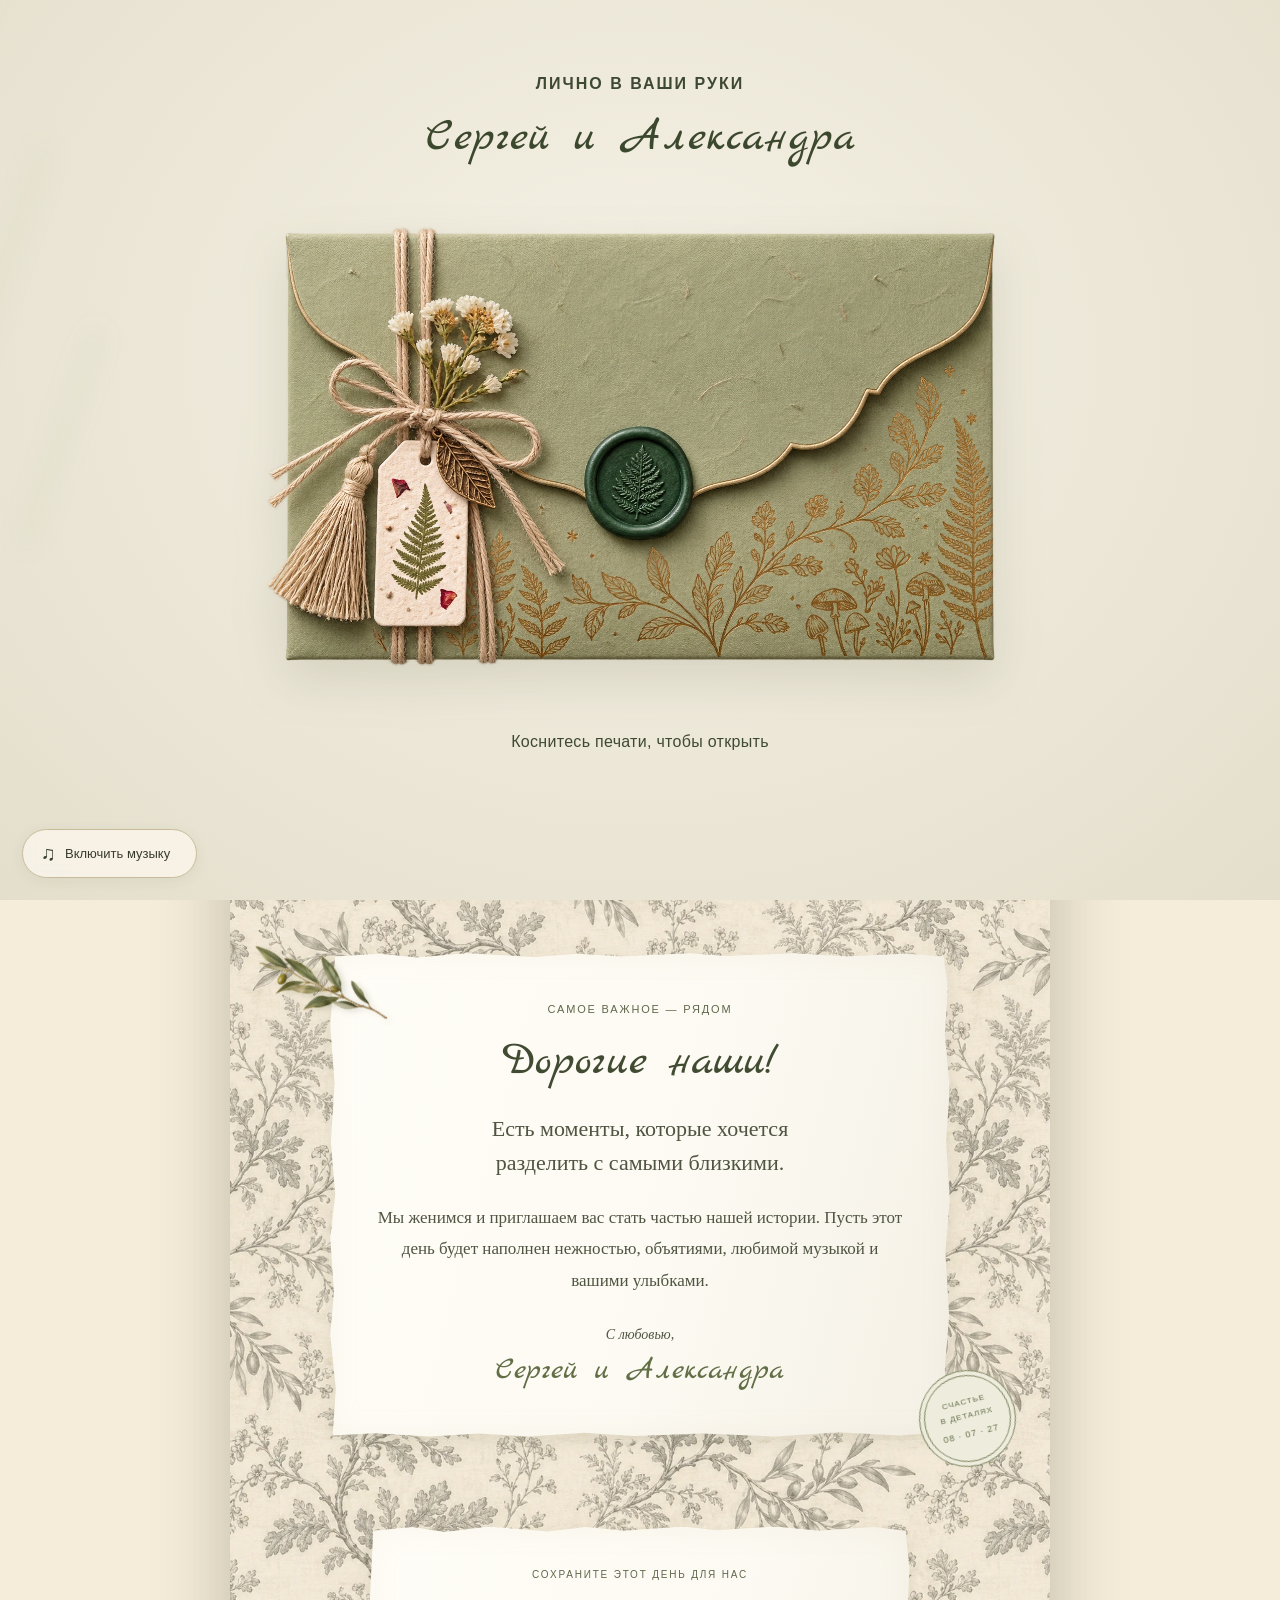
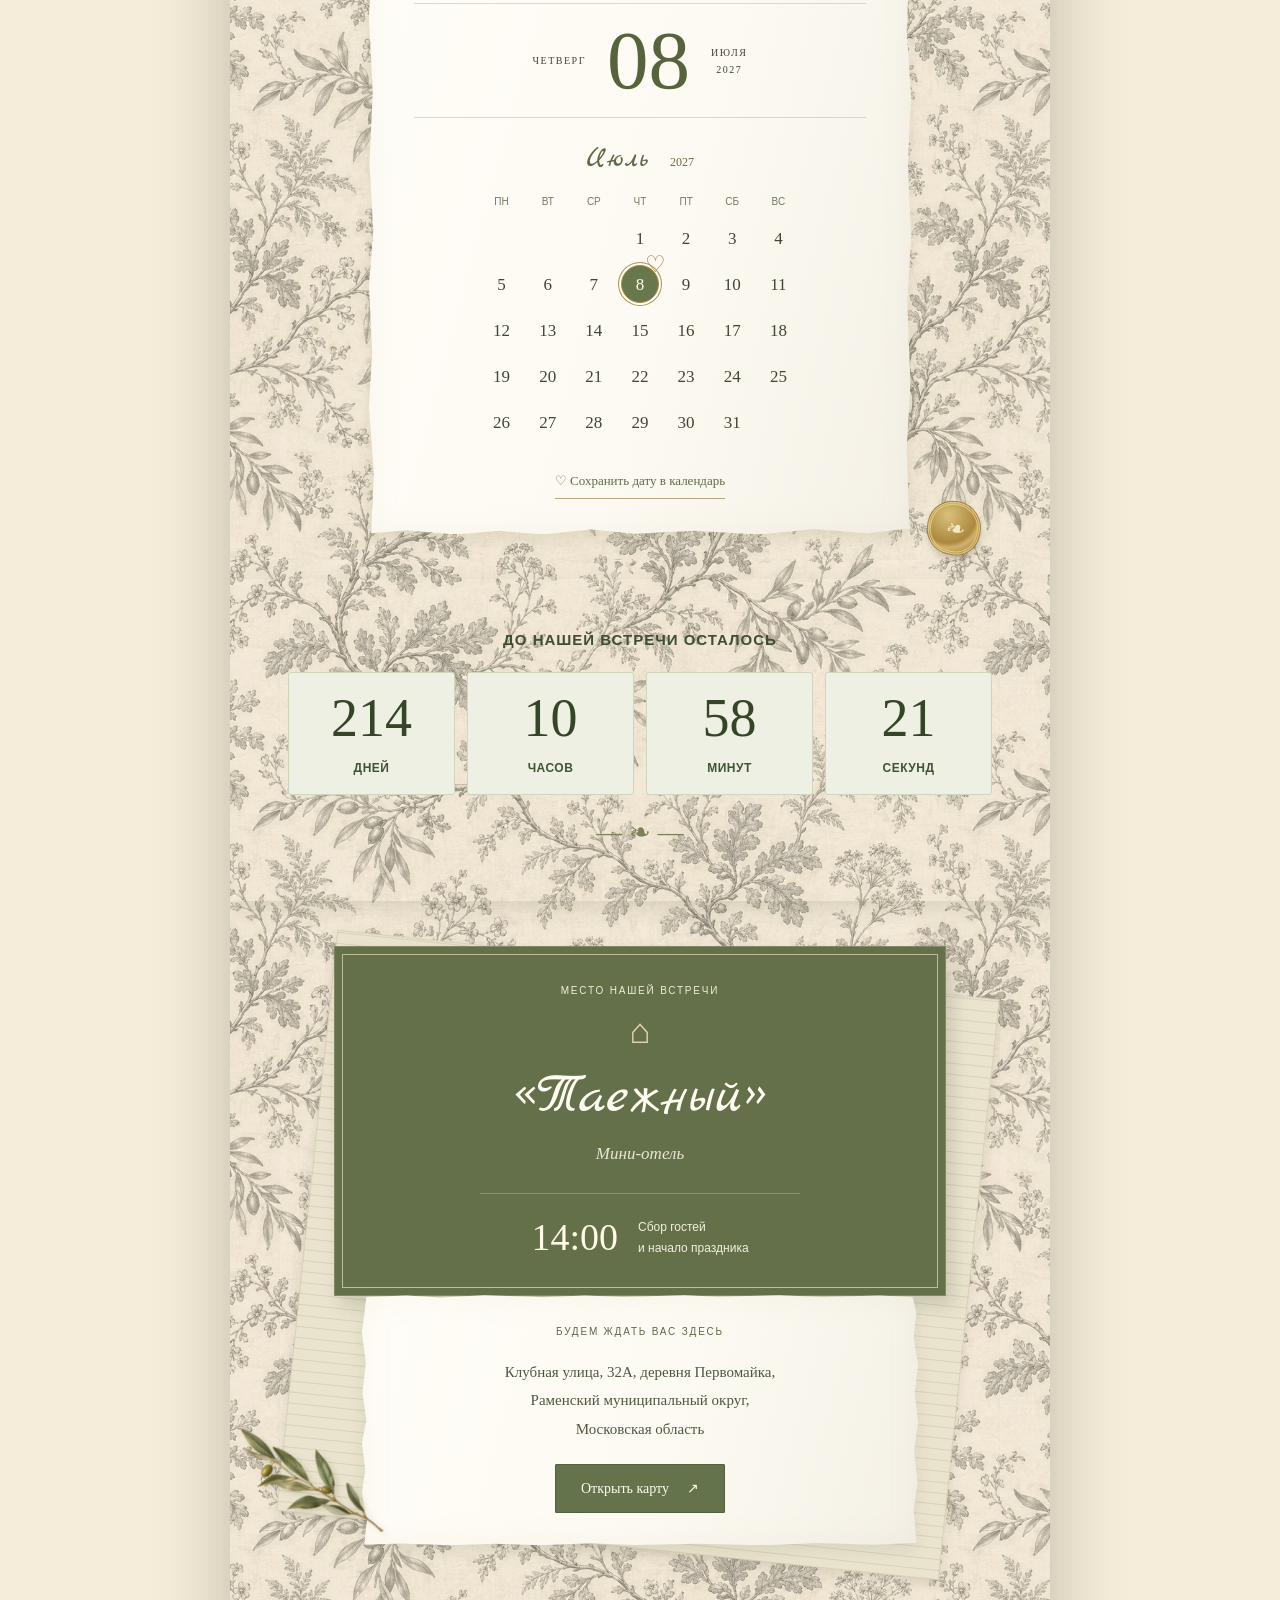
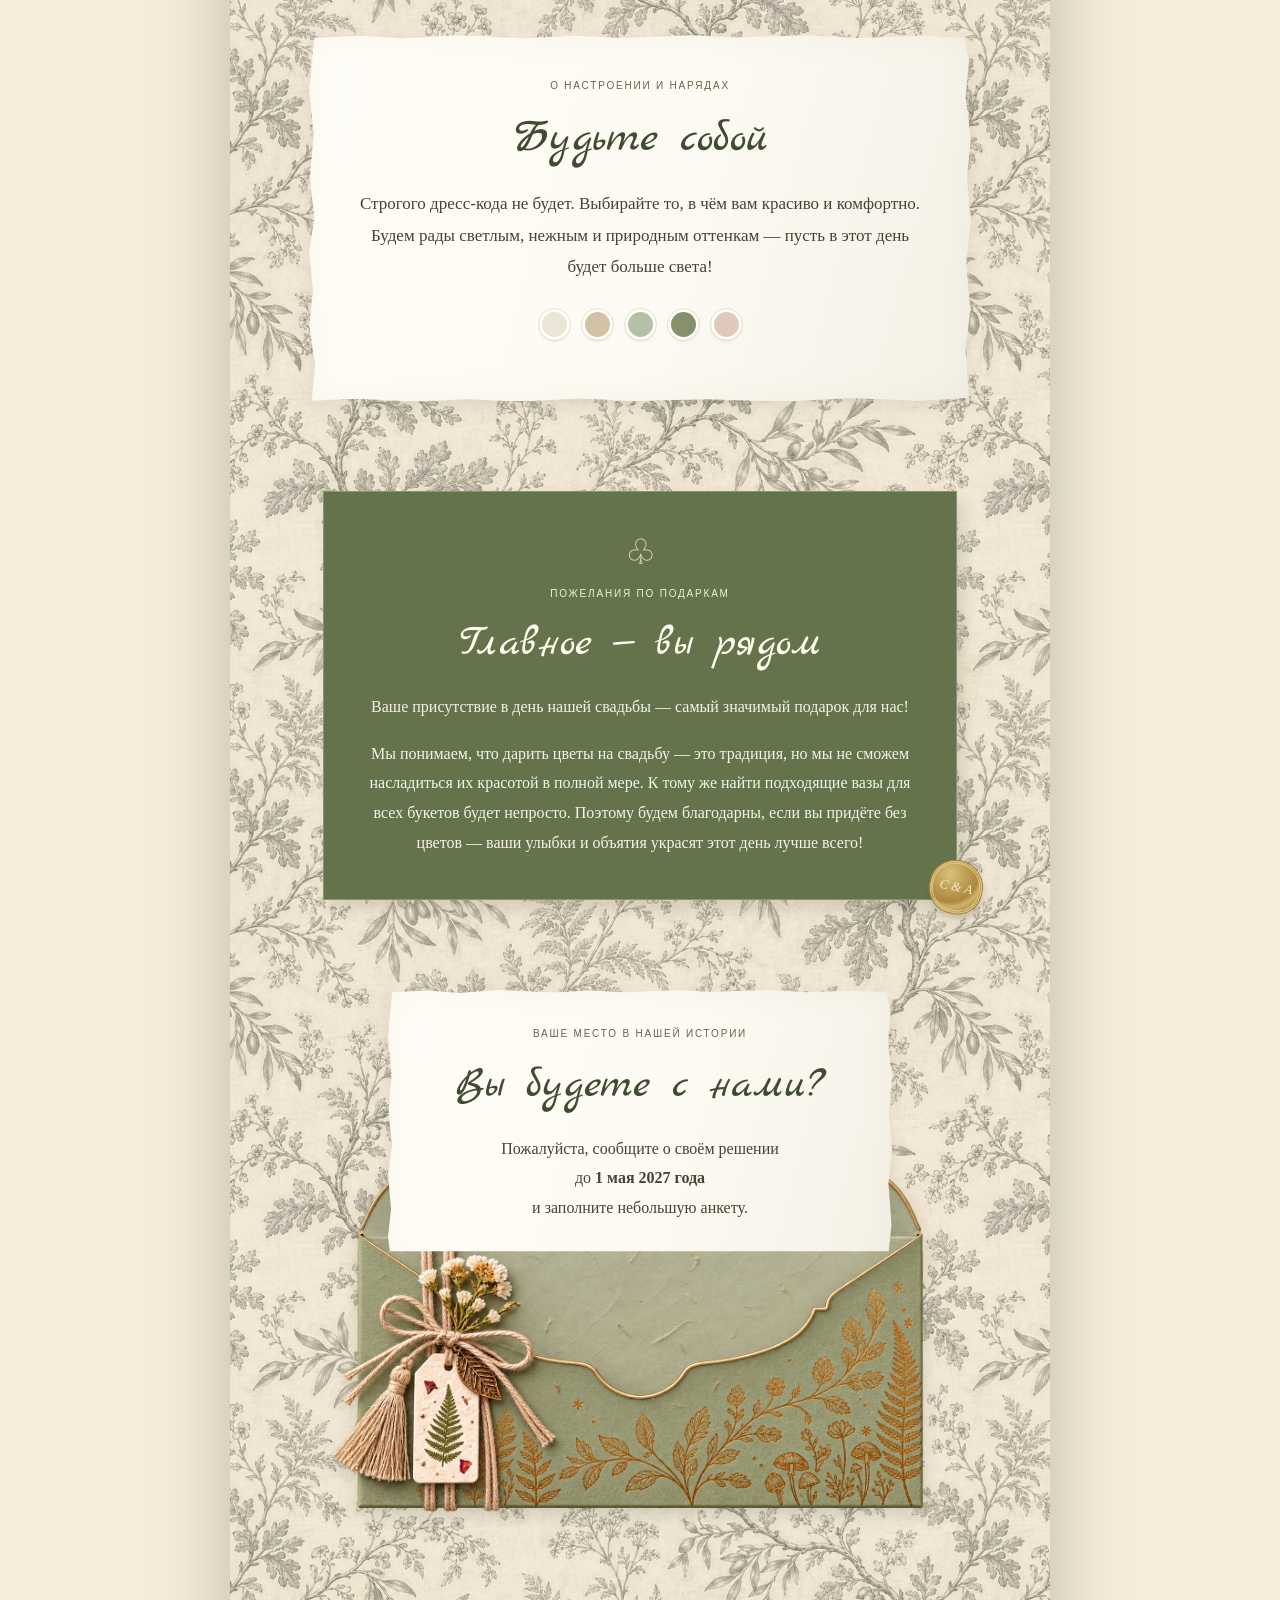
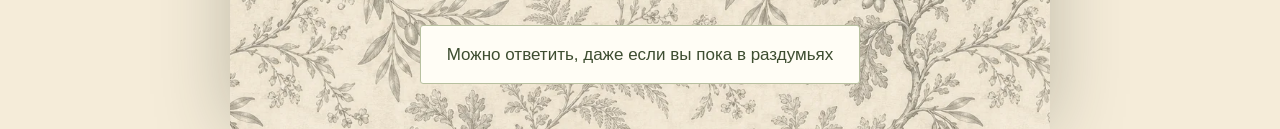
==== commit 853ba414: "Add files via upload" ====
--- a/index.html
+++ b/index.html
@@ -1,5 +1,5 @@
 <!doctype html>
-<html lang="ru"><head><meta charset="utf-8"><meta name="viewport" content="width=device-width,initial-scale=1"><meta name="theme-color" content="#eceee3"><meta name="description" content="Свадьба Сергея и Александры. 8 июля 2027 года, 14:00, мини-отель «Таежный»."><title>Приглашение на свадьбу · Сергей и Александра · 08.07.2027</title><link rel="stylesheet" href="style.css?v=7-mobile"><link rel="stylesheet" href="redesign.css?v=3-mobile"><script src="app.js?v=8-google" defer></script><script src="redesign.js?v=4" defer></script><link rel="stylesheet" href="readability.css?v=3"><meta property="og:type" content="website">
+<html lang="ru"><head><meta charset="utf-8"><meta name="viewport" content="width=device-width,initial-scale=1"><meta name="theme-color" content="#eceee3"><meta name="description" content="Свадьба Сергея и Александры. 8 июля 2027 года, 14:00, мини-отель «Таежный»."><title>Приглашение на свадьбу · Сергей и Александра · 08.07.2027</title><link rel="stylesheet" href="style.css?v=7-mobile"><link rel="stylesheet" href="redesign.css?v=3-mobile"><script src="app.js?v=9-clean-footer" defer></script><script src="redesign.js?v=4" defer></script><link rel="stylesheet" href="readability.css?v=3"><meta property="og:type" content="website">
 <meta property="og:locale" content="ru_RU">
 <meta property="og:site_name" content="Сергей и Александра · Свадебное приглашение">
 <meta property="og:title" content="Приглашение на свадьбу Сергея и Александры">
@@ -31,10 +31,11 @@
 <section class="details section collage-section" id="details"><div class="dress-paper paper"><p class="eyebrow">О НАСТРОЕНИИ И НАРЯДАХ</p><h2>Будьте собой</h2><p>Строгого дресс-кода не будет. Выбирайте то, в чём вам красиво и комфортно. Будем рады светлым, нежным и природным оттенкам — пусть в этот день будет больше света!</p><div class="swatches" aria-label="Для вдохновения: молочный, песочный, шалфейный, оливковый и нежно-розовый"><span></span><span></span><span></span><span></span><span></span></div></div></section>
 <section class="gifts section collage-section"><div class="gifts-green"><span class="gift-mark" aria-hidden="true">♧</span><p class="eyebrow">ПОЖЕЛАНИЯ ПО ПОДАРКАМ</p><h2>Главное — вы рядом</h2><p>Ваше присутствие в день нашей свадьбы — самый значимый подарок для нас!</p><p>Мы понимаем, что дарить цветы на свадьбу — это традиция, но мы не сможем насладиться их красотой в полной мере. К тому же найти подходящие вазы для всех букетов будет непросто. Поэтому будем благодарны, если вы придёте без цветов — ваши улыбки и объятия украсят этот день лучше всего!</p></div><span class="small-seal gift-seal" aria-hidden="true">С & А</span></section>
 <section class="rsvp-section section collage-section" id="confirmation"><div class="reply-open-scene"><div class="open-envelope-back" aria-hidden="true"><img src="open-envelope.webp" alt="" width="1536" height="1024" srcset="open-envelope-mobile.webp 768w, open-envelope.webp 1536w" sizes="(max-width: 600px) 100vw, 820px" decoding="async" loading="lazy"></div><div class="reply-paper paper"><p class="eyebrow">ВАШЕ МЕСТО В НАШЕЙ ИСТОРИИ</p><h2>Вы будете с нами?</h2><p>Пожалуйста, сообщите о своём решении <br>до <strong>1 мая 2027 года</strong><br>и заполните небольшую анкету.</p></div><div class="open-envelope-front" aria-hidden="true"><img src="open-envelope.webp" alt="" width="1536" height="1024" srcset="open-envelope-mobile.webp 768w, open-envelope.webp 1536w" sizes="(max-width: 600px) 100vw, 820px" decoding="async" loading="lazy"></div></div><div class="rsvp-dock" id="rsvp-dock"><a class="floating-rsvp" href="rsvp.html"><span aria-hidden="true">✓</span> Подтвердить присутствие <span aria-hidden="true">↗</span></a></div><p class="rsvp-small">Можно ответить, даже если вы пока в раздумьях</p></section>
-<section class="closing section collage-section"><span class="flourish" aria-hidden="true">❧</span><p class="signature">До встречи, наши дорогие!</p><p>Будем счастливы разделить этот день с вами</p><span class="tiny">СЕРГЕЙ & АЛЕКСАНДРА · 08.07.2027</span></section>
-</main><footer><span>Создано с любовью</span><button id="replay" class="text-button">Открыть письмо ещё раз ↗</button><a href="https://t.me/alex36610" target="_blank" rel="noopener">Связаться с нами ↗</a></footer></div>
+
+</main></div>
 
 <button class="music-button" id="music" aria-label="Включить фоновую музыку" aria-pressed="false"><span>♫</span> <span id="music-label">Включить музыку</span></button></body></html>
 
 
 
+
